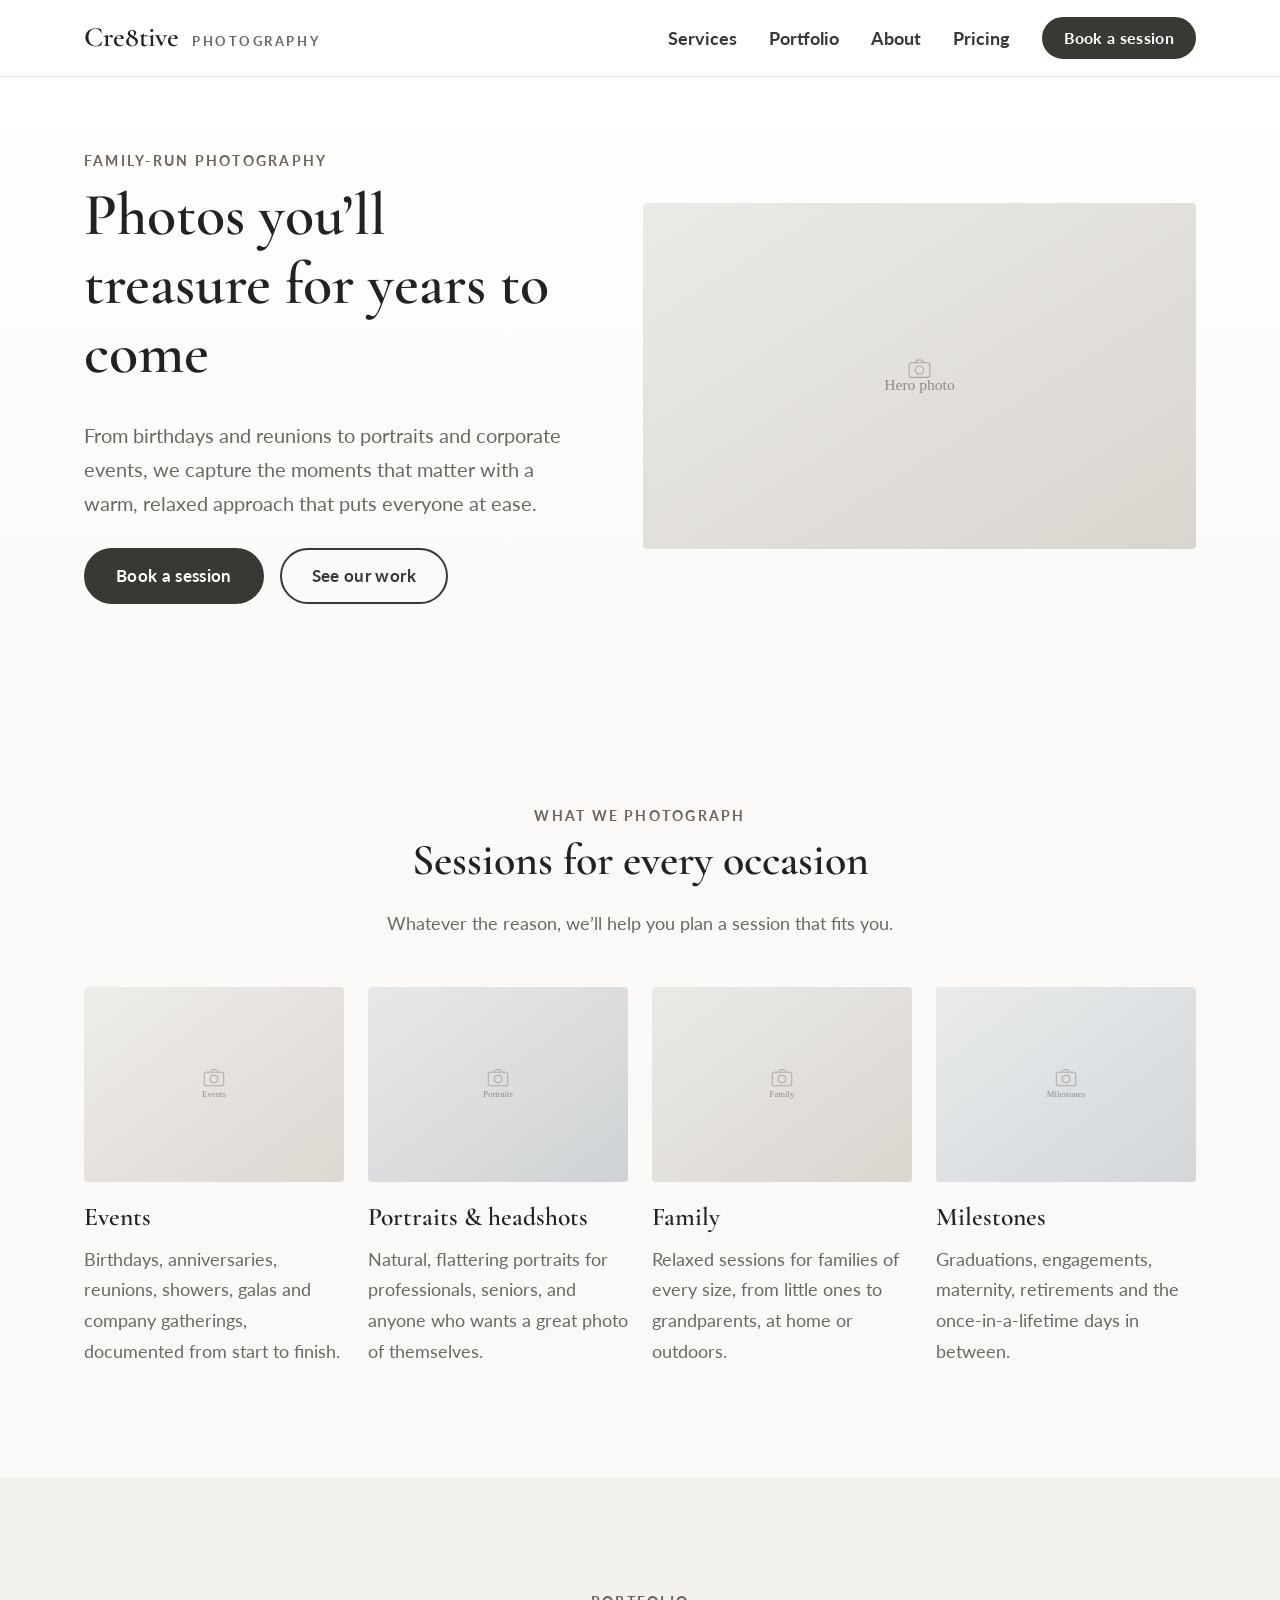
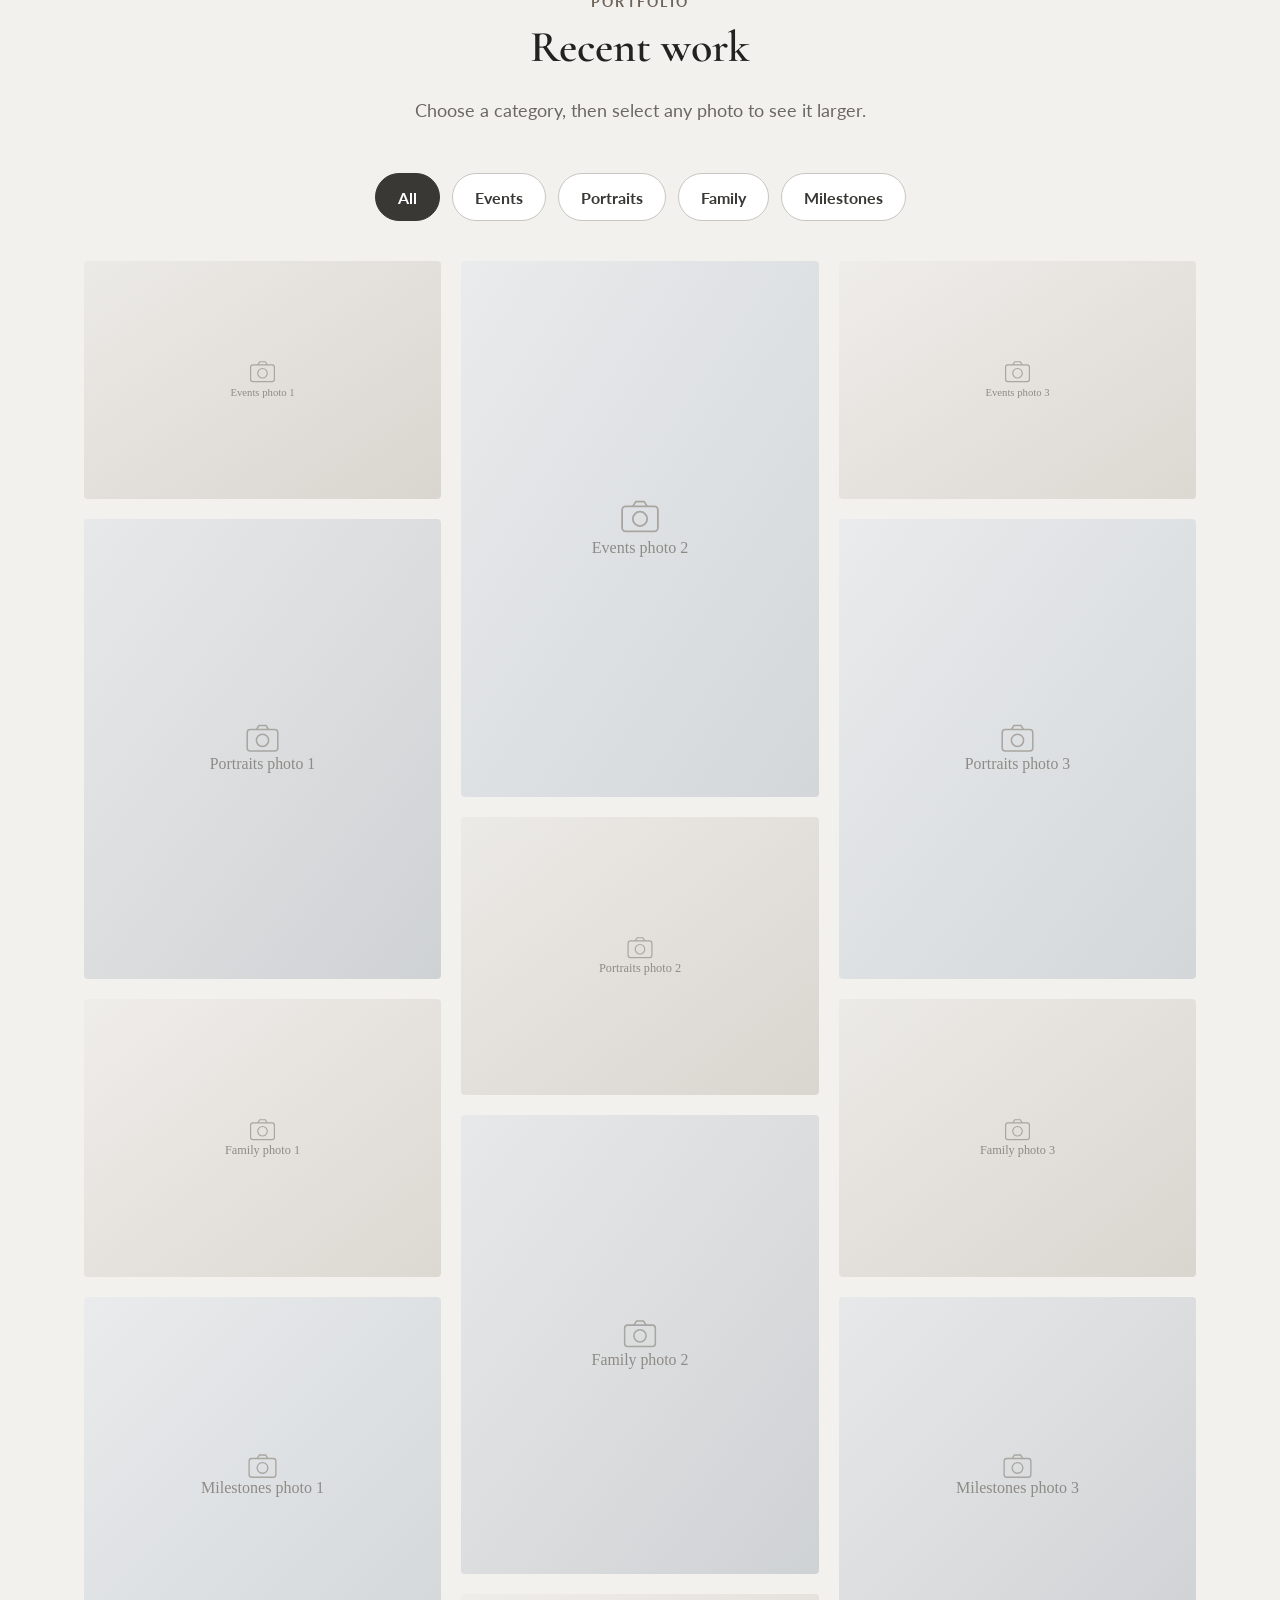
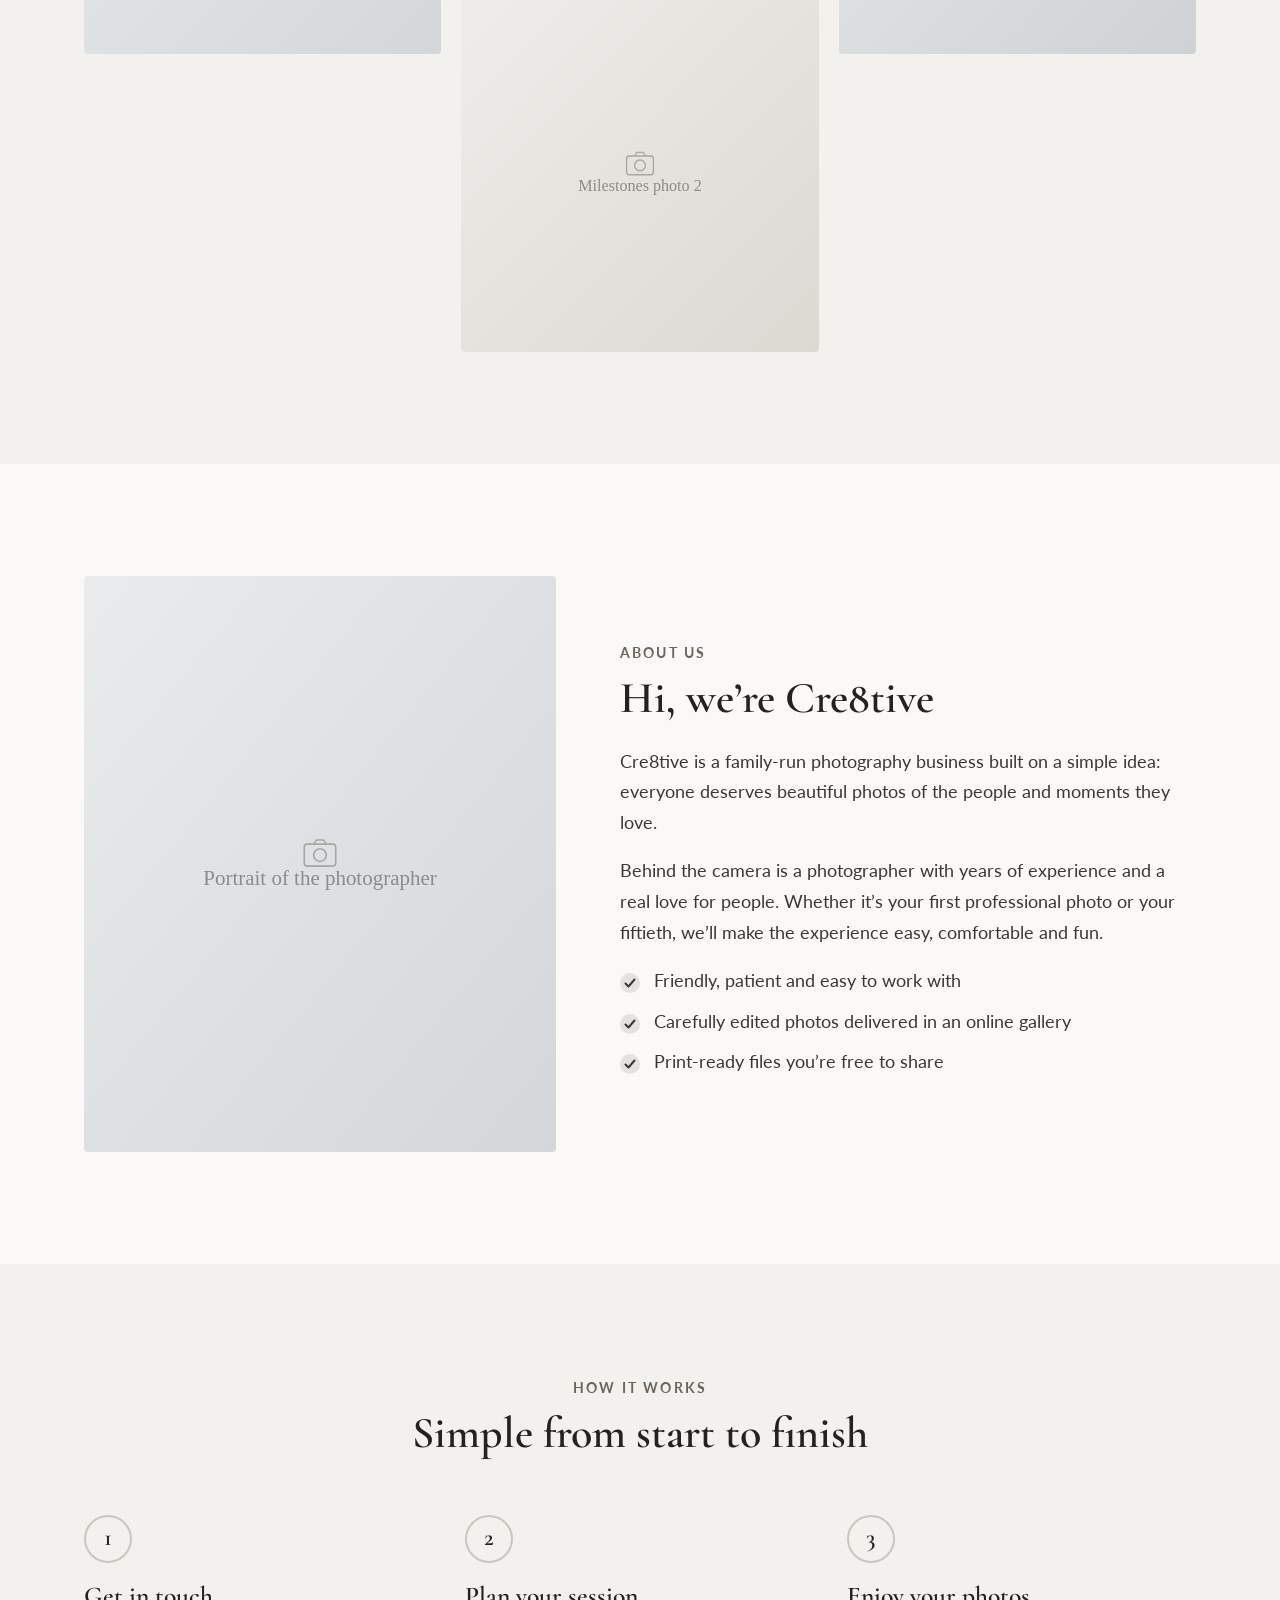
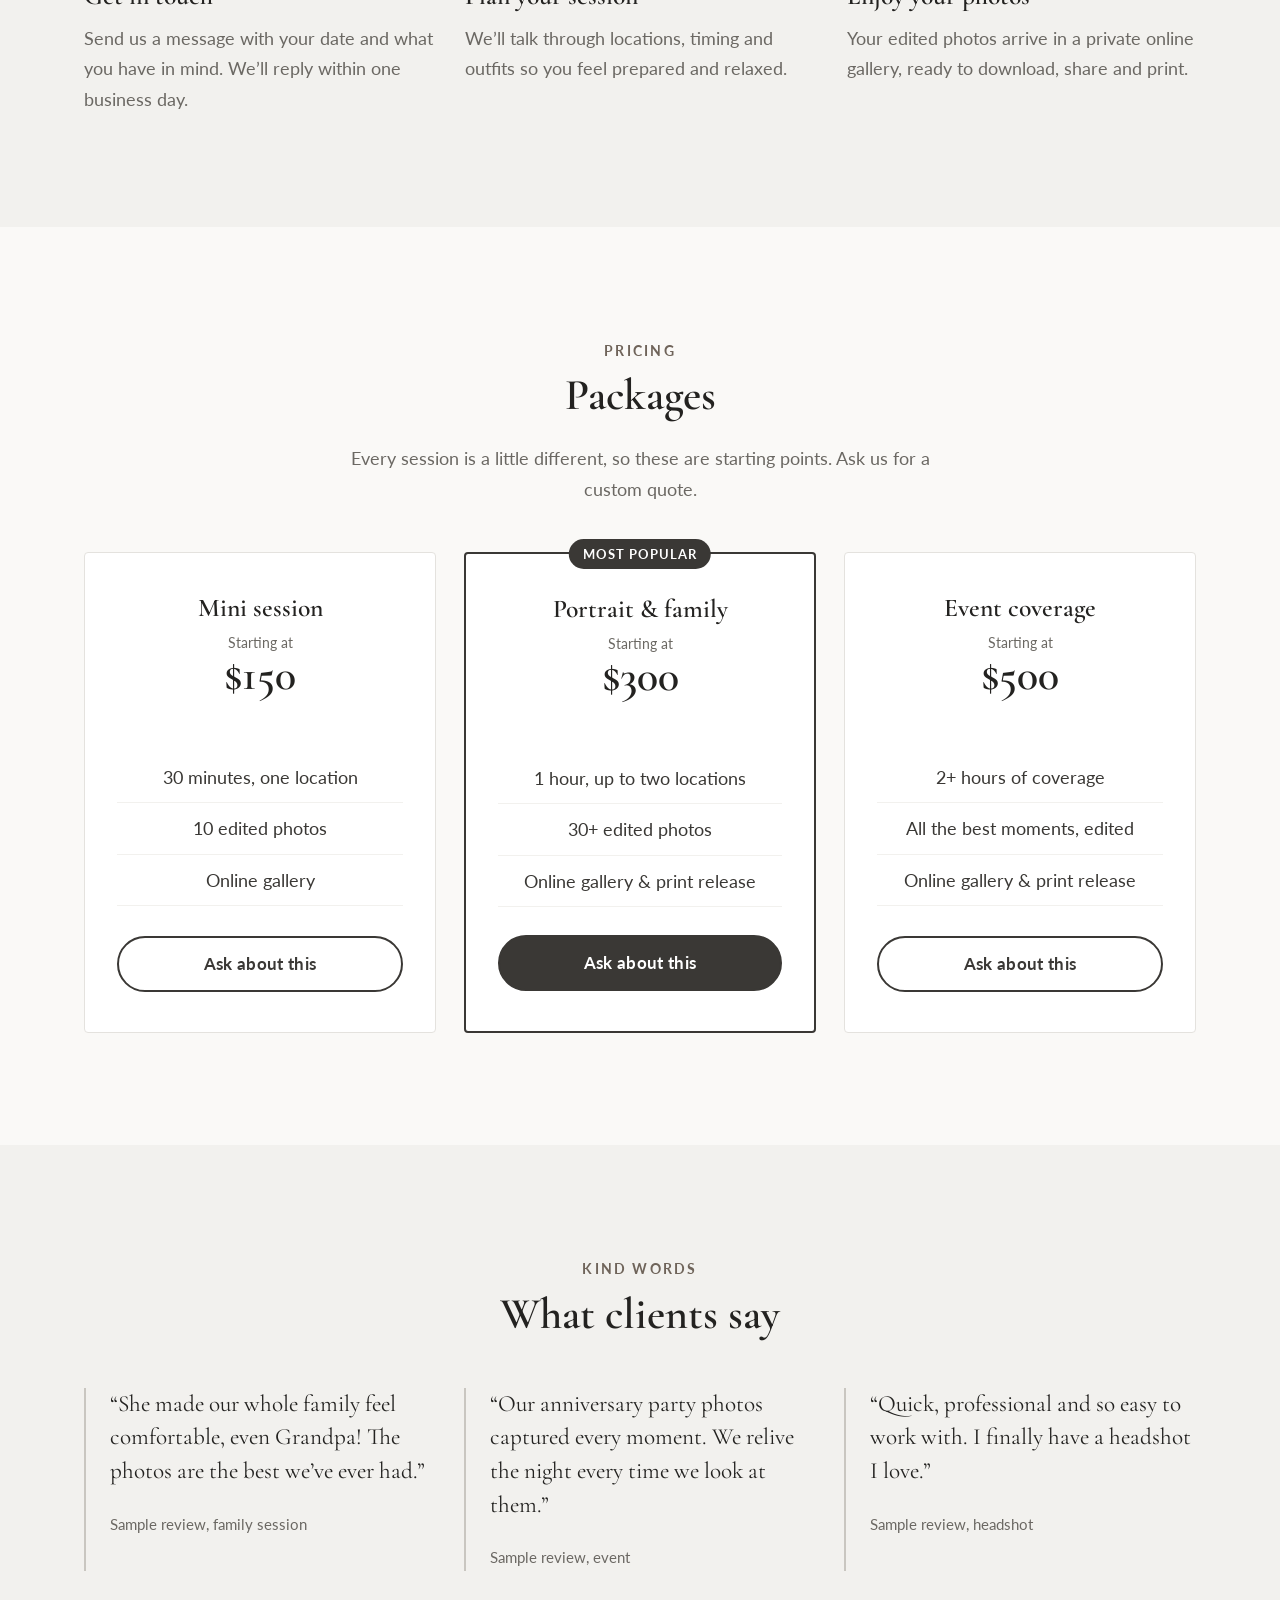
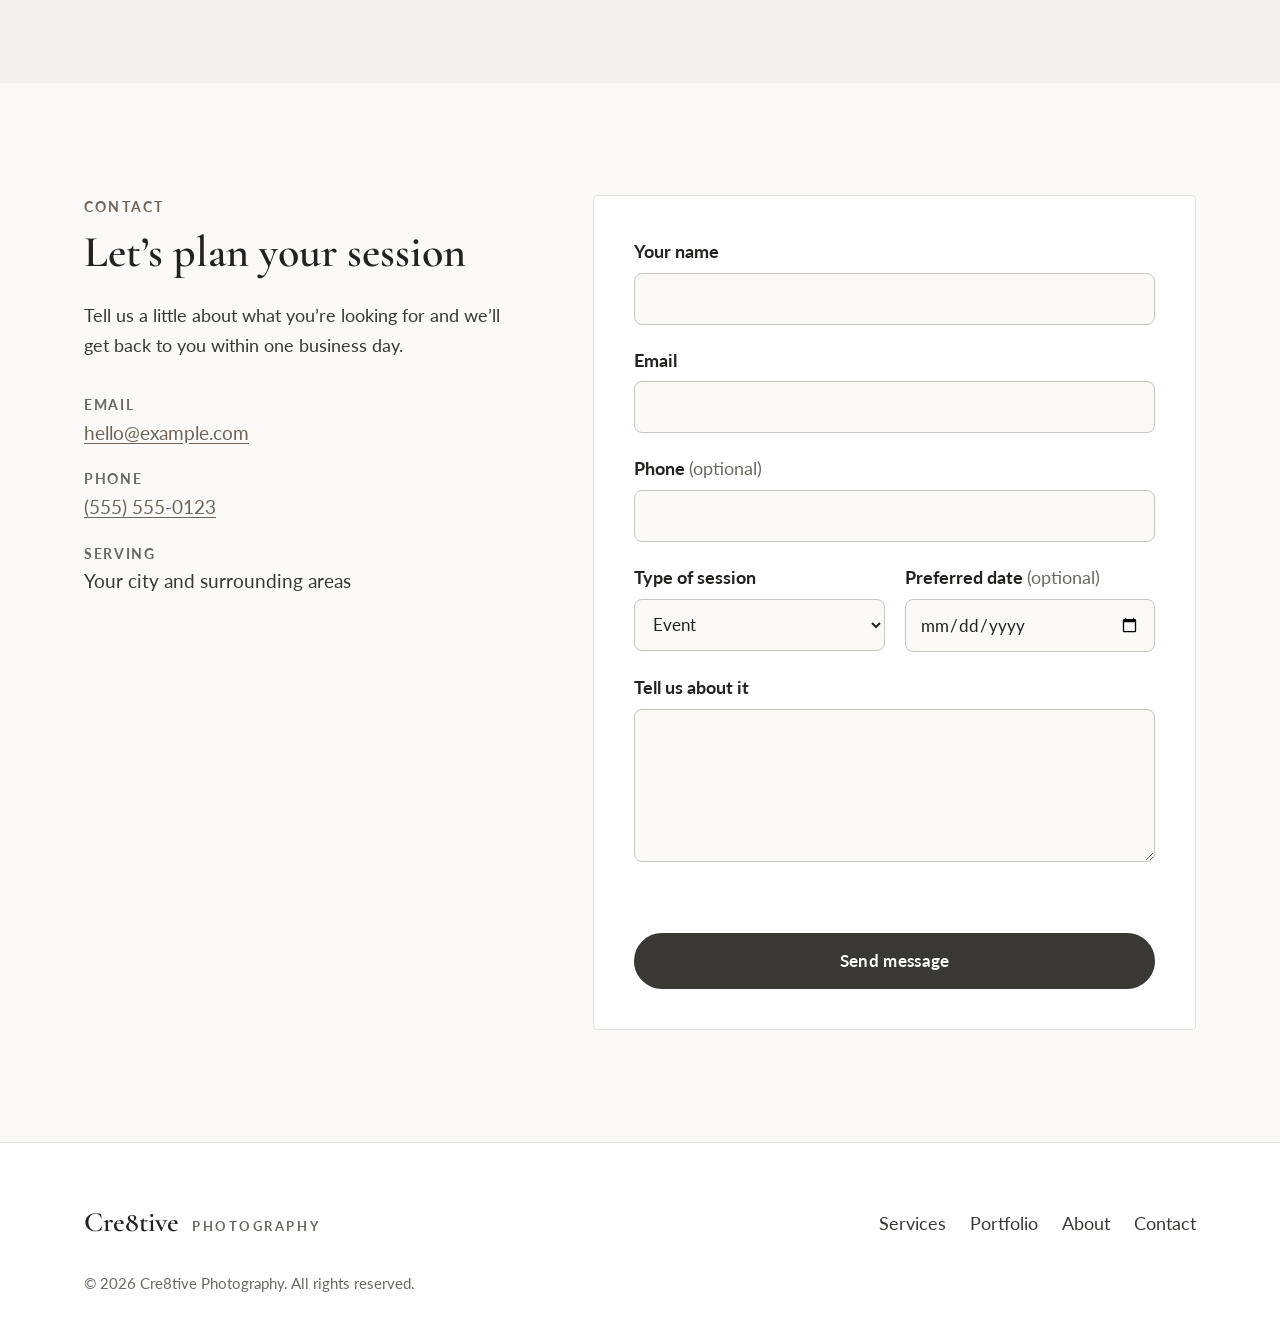
==== index.html @ 8c118cdd "Add portfolio website Single-page site with services, filterable portfolio with photo viewer, about," ====
<!doctype html>
<html lang="en">
<head>
  <meta charset="utf-8">
  <meta name="viewport" content="width=device-width, initial-scale=1">
  <title>Cre8tive Photography | Events, Portraits &amp; Family Photos</title>
  <meta name="description" content="Cre8tive is a family-run photography business capturing events, portraits, families and life's milestones with a warm, relaxed approach.">
  <link rel="preconnect" href="https://fonts.googleapis.com">
  <link rel="preconnect" href="https://fonts.gstatic.com" crossorigin>
  <link href="https://fonts.googleapis.com/css2?family=Cormorant+Garamond:wght@500;600&family=Lato:wght@400;700&display=swap" rel="stylesheet">
  <link rel="stylesheet" href="css/styles.css">
</head>
<body>
  <a class="skip-link" href="#main">Skip to content</a>

  <header class="site-header">
    <div class="container header-inner">
      <a href="#top" class="logo">Cre8tive <span>Photography</span></a>
      <button class="nav-toggle" type="button" aria-expanded="false" aria-controls="site-nav">
        <span class="nav-toggle-bar"></span>
        <span class="visually-hidden">Menu</span>
      </button>
      <nav id="site-nav" class="site-nav" aria-label="Main">
        <ul>
          <li><a href="#services">Services</a></li>
          <li><a href="#portfolio">Portfolio</a></li>
          <li><a href="#about">About</a></li>
          <li><a href="#pricing">Pricing</a></li>
          <li><a href="#contact" class="btn btn-small">Book a session</a></li>
        </ul>
      </nav>
    </div>
  </header>

  <main id="main">
    <!-- Hero -->
    <section id="top" class="hero">
      <div class="container hero-inner">
        <div class="hero-text">
          <p class="eyebrow">Family-run photography</p>
          <h1>Photos you&rsquo;ll treasure for years to come</h1>
          <p class="lead">From birthdays and reunions to portraits and corporate events, we capture the moments that matter with a warm, relaxed approach that puts everyone at ease.</p>
          <div class="hero-actions">
            <a href="#contact" class="btn">Book a session</a>
            <a href="#portfolio" class="btn btn-outline">See our work</a>
          </div>
        </div>
        <div class="hero-image">
          <img src="images/hero.svg" alt="A featured photograph from a recent session" width="1600" height="1000">
        </div>
      </div>
    </section>

    <!-- Services -->
    <section id="services" class="section">
      <div class="container">
        <header class="section-header">
          <p class="eyebrow">What we photograph</p>
          <h2>Sessions for every occasion</h2>
          <p>Whatever the reason, we&rsquo;ll help you plan a session that fits you.</p>
        </header>
        <ul class="card-grid">
          <li class="card">
            <img src="images/svc-events.svg" alt="" width="800" height="600" loading="lazy">
            <div class="card-body">
              <h3>Events</h3>
              <p>Birthdays, anniversaries, reunions, showers, galas and company gatherings, documented from start to finish.</p>
            </div>
          </li>
          <li class="card">
            <img src="images/svc-portraits.svg" alt="" width="800" height="600" loading="lazy">
            <div class="card-body">
              <h3>Portraits &amp; headshots</h3>
              <p>Natural, flattering portraits for professionals, seniors, and anyone who wants a great photo of themselves.</p>
            </div>
          </li>
          <li class="card">
            <img src="images/svc-family.svg" alt="" width="800" height="600" loading="lazy">
            <div class="card-body">
              <h3>Family</h3>
              <p>Relaxed sessions for families of every size, from little ones to grandparents, at home or outdoors.</p>
            </div>
          </li>
          <li class="card">
            <img src="images/svc-milestones.svg" alt="" width="800" height="600" loading="lazy">
            <div class="card-body">
              <h3>Milestones</h3>
              <p>Graduations, engagements, maternity, retirements and the once-in-a-lifetime days in between.</p>
            </div>
          </li>
        </ul>
      </div>
    </section>

    <!-- Portfolio -->
    <section id="portfolio" class="section section-alt">
      <div class="container">
        <header class="section-header">
          <p class="eyebrow">Portfolio</p>
          <h2>Recent work</h2>
          <p>Choose a category, then select any photo to see it larger.</p>
        </header>
        <div class="filters" role="group" aria-label="Filter photos by category">
          <button type="button" class="filter is-active" data-filter="all" aria-pressed="true">All</button>
          <button type="button" class="filter" data-filter="events" aria-pressed="false">Events</button>
          <button type="button" class="filter" data-filter="portraits" aria-pressed="false">Portraits</button>
          <button type="button" class="filter" data-filter="family" aria-pressed="false">Family</button>
          <button type="button" class="filter" data-filter="milestones" aria-pressed="false">Milestones</button>
        </div>
        <ul class="gallery">
          <li class="gallery-item" data-category="events">
            <button type="button" class="gallery-open" aria-label="View larger: Events photo 1">
              <img src="images/portfolio/events-1.svg" alt="Guests celebrating at an event" loading="lazy">
            </button>
          </li>
          <li class="gallery-item" data-category="portraits">
            <button type="button" class="gallery-open" aria-label="View larger: Portraits photo 1">
              <img src="images/portfolio/portraits-1.svg" alt="Professional portrait" loading="lazy">
            </button>
          </li>
          <li class="gallery-item" data-category="family">
            <button type="button" class="gallery-open" aria-label="View larger: Family photo 1">
              <img src="images/portfolio/family-1.svg" alt="Family photo session" loading="lazy">
            </button>
          </li>
          <li class="gallery-item" data-category="milestones">
            <button type="button" class="gallery-open" aria-label="View larger: Milestones photo 1">
              <img src="images/portfolio/milestones-1.svg" alt="Milestone celebration" loading="lazy">
            </button>
          </li>
          <li class="gallery-item" data-category="events">
            <button type="button" class="gallery-open" aria-label="View larger: Events photo 2">
              <img src="images/portfolio/events-2.svg" alt="Guests celebrating at an event" loading="lazy">
            </button>
          </li>
          <li class="gallery-item" data-category="portraits">
            <button type="button" class="gallery-open" aria-label="View larger: Portraits photo 2">
              <img src="images/portfolio/portraits-2.svg" alt="Professional portrait" loading="lazy">
            </button>
          </li>
          <li class="gallery-item" data-category="family">
            <button type="button" class="gallery-open" aria-label="View larger: Family photo 2">
              <img src="images/portfolio/family-2.svg" alt="Family photo session" loading="lazy">
            </button>
          </li>
          <li class="gallery-item" data-category="milestones">
            <button type="button" class="gallery-open" aria-label="View larger: Milestones photo 2">
              <img src="images/portfolio/milestones-2.svg" alt="Milestone celebration" loading="lazy">
            </button>
          </li>
          <li class="gallery-item" data-category="events">
            <button type="button" class="gallery-open" aria-label="View larger: Events photo 3">
              <img src="images/portfolio/events-3.svg" alt="Guests celebrating at an event" loading="lazy">
            </button>
          </li>
          <li class="gallery-item" data-category="portraits">
            <button type="button" class="gallery-open" aria-label="View larger: Portraits photo 3">
              <img src="images/portfolio/portraits-3.svg" alt="Professional portrait" loading="lazy">
            </button>
          </li>
          <li class="gallery-item" data-category="family">
            <button type="button" class="gallery-open" aria-label="View larger: Family photo 3">
              <img src="images/portfolio/family-3.svg" alt="Family photo session" loading="lazy">
            </button>
          </li>
          <li class="gallery-item" data-category="milestones">
            <button type="button" class="gallery-open" aria-label="View larger: Milestones photo 3">
              <img src="images/portfolio/milestones-3.svg" alt="Milestone celebration" loading="lazy">
            </button>
          </li>
        </ul>
      </div>
    </section>

    <!-- About -->
    <section id="about" class="section">
      <div class="container about">
        <div class="about-image">
          <img src="images/about.svg" alt="Portrait of the photographer behind Cre8tive" width="900" height="1100" loading="lazy">
        </div>
        <div class="about-text">
          <p class="eyebrow">About us</p>
          <h2>Hi, we&rsquo;re Cre8tive</h2>
          <!-- TODO: Replace with Mom's own story, in her words. -->
          <p>Cre8tive is a family-run photography business built on a simple idea: everyone deserves beautiful photos of the people and moments they love.</p>
          <p>Behind the camera is a photographer with years of experience and a real love for people. Whether it&rsquo;s your first professional photo or your fiftieth, we&rsquo;ll make the experience easy, comfortable and fun.</p>
          <ul class="checklist">
            <li>Friendly, patient and easy to work with</li>
            <li>Carefully edited photos delivered in an online gallery</li>
            <li>Print-ready files you&rsquo;re free to share</li>
          </ul>
        </div>
      </div>
    </section>

    <!-- How it works -->
    <section class="section section-alt">
      <div class="container">
        <header class="section-header">
          <p class="eyebrow">How it works</p>
          <h2>Simple from start to finish</h2>
        </header>
        <ol class="steps">
          <li>
            <span class="step-number" aria-hidden="true">1</span>
            <h3>Get in touch</h3>
            <p>Send us a message with your date and what you have in mind. We&rsquo;ll reply within one business day.</p>
          </li>
          <li>
            <span class="step-number" aria-hidden="true">2</span>
            <h3>Plan your session</h3>
            <p>We&rsquo;ll talk through locations, timing and outfits so you feel prepared and relaxed.</p>
          </li>
          <li>
            <span class="step-number" aria-hidden="true">3</span>
            <h3>Enjoy your photos</h3>
            <p>Your edited photos arrive in a private online gallery, ready to download, share and print.</p>
          </li>
        </ol>
      </div>
    </section>

    <!-- Pricing -->
    <section id="pricing" class="section">
      <div class="container">
        <header class="section-header">
          <p class="eyebrow">Pricing</p>
          <h2>Packages</h2>
          <!-- TODO: Replace the prices and details below with real numbers. -->
          <p>Every session is a little different, so these are starting points. Ask us for a custom quote.</p>
        </header>
        <ul class="pricing-grid">
          <li class="price-card">
            <h3>Mini session</h3>
            <p class="price"><span>Starting at</span> $150</p>
            <ul>
              <li>30 minutes, one location</li>
              <li>10 edited photos</li>
              <li>Online gallery</li>
            </ul>
            <a href="#contact" class="btn btn-outline">Ask about this</a>
          </li>
          <li class="price-card is-featured">
            <p class="badge">Most popular</p>
            <h3>Portrait &amp; family</h3>
            <p class="price"><span>Starting at</span> $300</p>
            <ul>
              <li>1 hour, up to two locations</li>
              <li>30+ edited photos</li>
              <li>Online gallery &amp; print release</li>
            </ul>
            <a href="#contact" class="btn">Ask about this</a>
          </li>
          <li class="price-card">
            <h3>Event coverage</h3>
            <p class="price"><span>Starting at</span> $500</p>
            <ul>
              <li>2+ hours of coverage</li>
              <li>All the best moments, edited</li>
              <li>Online gallery &amp; print release</li>
            </ul>
            <a href="#contact" class="btn btn-outline">Ask about this</a>
          </li>
        </ul>
      </div>
    </section>

    <!-- Testimonials -->
    <section class="section section-alt">
      <div class="container">
        <header class="section-header">
          <p class="eyebrow">Kind words</p>
          <h2>What clients say</h2>
          <!-- TODO: Replace these sample quotes with real client reviews (with their permission). -->
        </header>
        <ul class="quotes">
          <li>
            <blockquote>
              <p>&ldquo;She made our whole family feel comfortable, even Grandpa! The photos are the best we&rsquo;ve ever had.&rdquo;</p>
              <footer>Sample review, family session</footer>
            </blockquote>
          </li>
          <li>
            <blockquote>
              <p>&ldquo;Our anniversary party photos captured every moment. We relive the night every time we look at them.&rdquo;</p>
              <footer>Sample review, event</footer>
            </blockquote>
          </li>
          <li>
            <blockquote>
              <p>&ldquo;Quick, professional and so easy to work with. I finally have a headshot I love.&rdquo;</p>
              <footer>Sample review, headshot</footer>
            </blockquote>
          </li>
        </ul>
      </div>
    </section>

    <!-- Contact -->
    <section id="contact" class="section">
      <div class="container contact">
        <div class="contact-text">
          <p class="eyebrow">Contact</p>
          <h2>Let&rsquo;s plan your session</h2>
          <p>Tell us a little about what you&rsquo;re looking for and we&rsquo;ll get back to you within one business day.</p>
          <!-- TODO: Replace with the real phone number, email and service area. -->
          <dl class="contact-details">
            <dt>Email</dt>
            <dd><a href="mailto:hello@example.com">hello@example.com</a></dd>
            <dt>Phone</dt>
            <dd><a href="tel:+15555550123">(555) 555-0123</a></dd>
            <dt>Serving</dt>
            <dd>Your city and surrounding areas</dd>
          </dl>
        </div>
        <form class="contact-form" id="contact-form" data-email="hello@example.com" novalidate>
          <div class="field">
            <label for="name">Your name</label>
            <input id="name" name="name" type="text" autocomplete="name" required>
          </div>
          <div class="field">
            <label for="email">Email</label>
            <input id="email" name="email" type="email" autocomplete="email" required>
          </div>
          <div class="field">
            <label for="phone">Phone <span class="optional">(optional)</span></label>
            <input id="phone" name="phone" type="tel" autocomplete="tel">
          </div>
          <div class="field-row">
            <div class="field">
              <label for="type">Type of session</label>
              <select id="type" name="type">
                <option>Event</option>
                <option>Portrait or headshot</option>
                <option>Family</option>
                <option>Milestone</option>
                <option>Something else</option>
              </select>
            </div>
            <div class="field">
              <label for="date">Preferred date <span class="optional">(optional)</span></label>
              <input id="date" name="date" type="date">
            </div>
          </div>
          <div class="field">
            <label for="message">Tell us about it</label>
            <textarea id="message" name="message" rows="5" required></textarea>
          </div>
          <p class="form-status" role="status" aria-live="polite"></p>
          <button type="submit" class="btn btn-block">Send message</button>
        </form>
      </div>
    </section>
  </main>

  <footer class="site-footer">
    <div class="container footer-inner">
      <p class="logo">Cre8tive <span>Photography</span></p>
      <nav aria-label="Footer">
        <ul>
          <li><a href="#services">Services</a></li>
          <li><a href="#portfolio">Portfolio</a></li>
          <li><a href="#about">About</a></li>
          <li><a href="#contact">Contact</a></li>
        </ul>
      </nav>
      <p class="copyright">&copy; <span id="year">2026</span> Cre8tive Photography. All rights reserved.</p>
    </div>
  </footer>

  <!-- Lightbox -->
  <div class="lightbox" id="lightbox" role="dialog" aria-modal="true" aria-label="Photo viewer" hidden>
    <button type="button" class="lightbox-close" aria-label="Close">&times;</button>
    <button type="button" class="lightbox-prev" aria-label="Previous photo">&#8249;</button>
    <img class="lightbox-image" src="" alt="">
    <button type="button" class="lightbox-next" aria-label="Next photo">&#8250;</button>
  </div>

  <script src="js/main.js"></script>
</body>
</html>
---- css/styles.css ----
/* ==========================================================================
   Cre8tive Photography
   Light, inviting palette of whites and warm grays. Type is sized generously
   and contrast kept high so the site is easy to read for every age.
   ========================================================================== */

:root {
  --white: #ffffff;
  --off-white: #faf9f7;
  --mist: #f2f1ee;
  --stone: #e4e2de;
  --pebble: #c9c6c0;
  --slate: #6b6863;
  --charcoal: #3a3835;
  --ink: #232220;
  --accent: #8a7e72;        /* warm taupe, used sparingly */
  --accent-dark: #6f645a;

  --font-serif: "Cormorant Garamond", Georgia, "Times New Roman", serif;
  --font-sans: "Lato", "Helvetica Neue", Arial, sans-serif;

  --radius: 4px;
  --shadow: 0 4px 18px rgba(35, 34, 32, 0.06);
  --container: 1160px;
  --header-height: 76px;
}

*,
*::before,
*::after {
  box-sizing: border-box;
}

html {
  scroll-behavior: smooth;
  scroll-padding-top: var(--header-height);
}

body {
  margin: 0;
  font-family: var(--font-sans);
  font-size: 1.125rem; /* 18px base for comfortable reading */
  line-height: 1.7;
  color: var(--charcoal);
  background: var(--off-white);
  -webkit-font-smoothing: antialiased;
}

img {
  display: block;
  max-width: 100%;
  height: auto;
}

h1,
h2,
h3 {
  font-family: var(--font-serif);
  font-weight: 600;
  line-height: 1.15;
  color: var(--ink);
  margin: 0 0 0.5em;
}

h1 { font-size: clamp(2.5rem, 5vw, 3.75rem); }
h2 { font-size: clamp(2rem, 4vw, 2.75rem); }
h3 { font-size: 1.6rem; }

p { margin: 0 0 1em; }

a {
  color: var(--accent-dark);
  text-underline-offset: 3px;
}

a:hover { color: var(--ink); }

:focus-visible {
  outline: 3px solid var(--accent);
  outline-offset: 3px;
}

ul,
ol {
  margin: 0;
  padding: 0;
  list-style: none;
}

.container {
  width: 100%;
  max-width: var(--container);
  margin: 0 auto;
  padding: 0 24px;
}

.visually-hidden {
  position: absolute;
  width: 1px;
  height: 1px;
  overflow: hidden;
  clip: rect(0 0 0 0);
  white-space: nowrap;
}

.skip-link {
  position: absolute;
  left: 16px;
  top: -60px;
  z-index: 100;
  padding: 10px 16px;
  background: var(--ink);
  color: var(--white);
  border-radius: var(--radius);
}

.skip-link:focus { top: 16px; }

.eyebrow {
  margin-bottom: 0.5rem;
  font-size: 0.875rem;
  font-weight: 700;
  letter-spacing: 0.16em;
  text-transform: uppercase;
  color: var(--accent-dark);
}

.lead {
  font-size: 1.25rem;
  color: var(--slate);
}

/* Buttons ----------------------------------------------------------------- */

.btn {
  display: inline-block;
  padding: 14px 30px;
  min-height: 52px;
  border: 2px solid var(--charcoal);
  border-radius: 999px;
  background: var(--charcoal);
  color: var(--white);
  font: 700 1.0625rem/1.4 var(--font-sans);
  letter-spacing: 0.02em;
  text-decoration: none;
  text-align: center;
  cursor: pointer;
  transition: background 0.2s, color 0.2s, border-color 0.2s;
}

.btn:hover {
  background: var(--ink);
  border-color: var(--ink);
  color: var(--white);
}

.btn-outline {
  background: transparent;
  color: var(--charcoal);
}

.btn-outline:hover {
  background: var(--charcoal);
  color: var(--white);
}

.btn-small {
  padding: 8px 20px;
  min-height: 0;
  font-size: 1rem;
}

.btn-block { width: 100%; }

/* Header ------------------------------------------------------------------ */

.site-header {
  position: sticky;
  top: 0;
  z-index: 50;
  background: rgba(255, 255, 255, 0.94);
  backdrop-filter: blur(8px);
  border-bottom: 1px solid var(--stone);
}

.header-inner {
  display: flex;
  align-items: center;
  justify-content: space-between;
  height: var(--header-height);
}

.logo {
  margin: 0;
  font-family: var(--font-serif);
  font-size: 1.75rem;
  font-weight: 600;
  color: var(--ink);
  text-decoration: none;
}

.logo span {
  font-family: var(--font-sans);
  font-size: 0.8rem;
  font-weight: 700;
  letter-spacing: 0.2em;
  text-transform: uppercase;
  color: var(--slate);
  margin-left: 6px;
}

.site-nav ul {
  display: flex;
  align-items: center;
  gap: 32px;
}

.site-nav a:not(.btn) {
  color: var(--charcoal);
  font-weight: 700;
  text-decoration: none;
}

.site-nav a:not(.btn):hover {
  color: var(--accent-dark);
  text-decoration: underline;
}

.nav-toggle {
  display: none;
  width: 48px;
  height: 48px;
  padding: 0;
  border: 1px solid var(--stone);
  border-radius: var(--radius);
  background: var(--white);
  cursor: pointer;
}

.nav-toggle-bar,
.nav-toggle-bar::before,
.nav-toggle-bar::after {
  display: block;
  width: 22px;
  height: 2px;
  margin: 0 auto;
  background: var(--charcoal);
  position: relative;
  transition: transform 0.2s, background 0.2s;
}

.nav-toggle-bar::before,
.nav-toggle-bar::after {
  content: "";
  position: absolute;
  left: 0;
}

.nav-toggle-bar::before { top: -7px; }
.nav-toggle-bar::after { top: 7px; }

.nav-toggle[aria-expanded="true"] .nav-toggle-bar { background: transparent; }
.nav-toggle[aria-expanded="true"] .nav-toggle-bar::before { transform: translateY(7px) rotate(45deg); }
.nav-toggle[aria-expanded="true"] .nav-toggle-bar::after { transform: translateY(-7px) rotate(-45deg); }

/* Hero -------------------------------------------------------------------- */

.hero {
  padding: 72px 0 88px;
  background: linear-gradient(180deg, var(--white) 0%, var(--off-white) 100%);
}

.hero-inner {
  display: grid;
  grid-template-columns: 1fr 1.1fr;
  align-items: center;
  gap: 56px;
}

.hero-actions {
  display: flex;
  flex-wrap: wrap;
  gap: 16px;
  margin-top: 28px;
}

.hero-image img {
  width: 100%;
  border-radius: var(--radius);
}

/* Sections ---------------------------------------------------------------- */

.section { padding: 112px 0; }

.section-alt {
  background: var(--mist);
}

.section-header {
  max-width: 640px;
  margin: 0 auto 48px;
  text-align: center;
}

.section-header p:last-child { color: var(--slate); }

/* Service cards ----------------------------------------------------------- */

.card-grid {
  display: grid;
  grid-template-columns: repeat(4, 1fr);
  gap: 24px;
}

.card img { border-radius: var(--radius); }

.card img {
  width: 100%;
  aspect-ratio: 4 / 3;
  object-fit: cover;
}

.card-body { padding: 20px 0 0; }
.card-body p { margin: 0; color: var(--slate); }

/* Portfolio --------------------------------------------------------------- */

.filters {
  display: flex;
  flex-wrap: wrap;
  justify-content: center;
  gap: 12px;
  margin-bottom: 40px;
}

.filter {
  min-height: 48px;
  padding: 10px 22px;
  border: 1px solid var(--pebble);
  border-radius: 999px;
  background: var(--white);
  color: var(--charcoal);
  font: 700 1rem var(--font-sans);
  cursor: pointer;
  transition: background 0.2s, color 0.2s, border-color 0.2s;
}

.filter:hover { border-color: var(--charcoal); }

.filter.is-active {
  background: var(--charcoal);
  border-color: var(--charcoal);
  color: var(--white);
}

.gallery {
  columns: 3 280px;
  column-gap: 20px;
}

.gallery-item {
  break-inside: avoid;
  margin-bottom: 20px;
}

.gallery-item[hidden] { display: none; }

.gallery-open {
  display: block;
  width: 100%;
  padding: 0;
  border: 0;
  border-radius: var(--radius);
  overflow: hidden;
  background: none;
  cursor: zoom-in;
}

.gallery-open img {
  width: 100%;
  transition: transform 0.4s ease, opacity 0.2s;
}

.gallery-open:hover img { transform: scale(1.03); }

/* About ------------------------------------------------------------------- */

.about {
  display: grid;
  grid-template-columns: 0.9fr 1.1fr;
  align-items: center;
  gap: 64px;
}

.about-image img {
  border-radius: var(--radius);
}

.checklist li {
  position: relative;
  padding-left: 34px;
  margin-bottom: 10px;
}

.checklist li::before {
  content: "";
  position: absolute;
  left: 0;
  top: 0.45em;
  width: 20px;
  height: 20px;
  border-radius: 50%;
  background: var(--stone) url("data:image/svg+xml,%3Csvg xmlns='http://www.w3.org/2000/svg' viewBox='0 0 20 20'%3E%3Cpath d='M5.5 10.5l3 3 6-7' fill='none' stroke='%233a3835' stroke-width='2' stroke-linecap='round' stroke-linejoin='round'/%3E%3C/svg%3E") center / 20px no-repeat;
}

/* Steps ------------------------------------------------------------------- */

.steps {
  display: grid;
  grid-template-columns: repeat(3, 1fr);
  gap: 32px;
}

.steps li {
  padding-top: 8px;
}

.steps p { margin: 0; color: var(--slate); }

.step-number {
  display: grid;
  place-items: center;
  width: 48px;
  height: 48px;
  margin-bottom: 18px;
  border-radius: 50%;
  border: 2px solid var(--pebble);
  font-family: var(--font-serif);
  font-size: 1.5rem;
  font-weight: 600;
  color: var(--ink);
}

/* Pricing ----------------------------------------------------------------- */

.pricing-grid {
  display: grid;
  grid-template-columns: repeat(3, 1fr);
  gap: 28px;
  align-items: stretch;
}

.price-card {
  position: relative;
  display: flex;
  flex-direction: column;
  padding: 40px 32px;
  background: var(--white);
  border: 1px solid var(--stone);
  border-radius: var(--radius);
  text-align: center;
}

.price-card.is-featured {
  border: 2px solid var(--charcoal);
}

.badge {
  position: absolute;
  top: -15px;
  left: 50%;
  transform: translateX(-50%);
  margin: 0;
  padding: 4px 14px;
  border-radius: 999px;
  background: var(--charcoal);
  color: var(--white);
  font-size: 0.8125rem;
  font-weight: 700;
  letter-spacing: 0.08em;
  text-transform: uppercase;
  white-space: nowrap;
}

.price {
  font-family: var(--font-serif);
  font-size: 2.75rem;
  font-weight: 600;
  color: var(--ink);
  line-height: 1.1;
}

.price span {
  display: block;
  font-family: var(--font-sans);
  font-size: 0.9rem;
  font-weight: 400;
  color: var(--slate);
}

.price-card ul {
  flex: 1;
  margin: 8px 0 28px;
}

.price-card ul li {
  padding: 10px 0;
  border-bottom: 1px solid var(--mist);
}

/* Testimonials ------------------------------------------------------------ */

.quotes {
  display: grid;
  grid-template-columns: repeat(3, 1fr);
  gap: 28px;
}

.quotes blockquote {
  height: 100%;
  margin: 0;
  padding-left: 24px;
  border-left: 2px solid var(--pebble);
}

.quotes blockquote p {
  font-family: var(--font-serif);
  font-size: 1.45rem;
  line-height: 1.45;
  color: var(--ink);
}

.quotes footer {
  font-size: 0.95rem;
  color: var(--slate);
}

/* Contact ----------------------------------------------------------------- */

.contact {
  display: grid;
  grid-template-columns: 0.85fr 1.15fr;
  gap: 64px;
  align-items: start;
}

.contact-details {
  margin: 32px 0 0;
}

.contact-details dt {
  font-size: 0.875rem;
  font-weight: 700;
  letter-spacing: 0.12em;
  text-transform: uppercase;
  color: var(--slate);
}

.contact-details dd {
  margin: 0 0 18px;
  font-size: 1.2rem;
}

.contact-form {
  padding: 40px;
  background: var(--white);
  border: 1px solid var(--stone);
  border-radius: var(--radius);
}

.field { margin-bottom: 20px; }

.field-row {
  display: grid;
  grid-template-columns: 1fr 1fr;
  gap: 20px;
}

label {
  display: block;
  margin-bottom: 6px;
  font-weight: 700;
  color: var(--ink);
}

.optional {
  font-weight: 400;
  color: var(--slate);
}

input,
select,
textarea {
  width: 100%;
  min-height: 52px;
  padding: 12px 14px;
  border: 1px solid var(--pebble);
  border-radius: 8px;
  background: var(--off-white);
  color: var(--ink);
  font: 1.0625rem/1.5 var(--font-sans);
}

input:focus,
select:focus,
textarea:focus {
  border-color: var(--charcoal);
  background: var(--white);
}

[aria-invalid="true"] { border-color: #a1453a; }

.form-status {
  min-height: 1.7em;
  margin-bottom: 12px;
  font-weight: 700;
}

.form-status.is-error { color: #a1453a; }
.form-status.is-success { color: #3f6b47; }

/* Footer ------------------------------------------------------------------ */

.site-footer {
  padding: 56px 0 40px;
  background: var(--white);
  border-top: 1px solid var(--stone);
}

.footer-inner {
  display: flex;
  flex-wrap: wrap;
  align-items: center;
  justify-content: space-between;
  gap: 24px;
}

.site-footer nav ul {
  display: flex;
  flex-wrap: wrap;
  gap: 24px;
}

.site-footer a {
  color: var(--charcoal);
  text-decoration: none;
}

.site-footer a:hover { text-decoration: underline; }

.copyright {
  width: 100%;
  margin: 0;
  font-size: 0.95rem;
  color: var(--slate);
}

/* Lightbox ---------------------------------------------------------------- */

.lightbox {
  position: fixed;
  inset: 0;
  z-index: 200;
  display: flex;
  align-items: center;
  justify-content: center;
  padding: 64px 80px;
  background: rgba(250, 249, 247, 0.97);
}

.lightbox[hidden] { display: none; }

.lightbox-image {
  max-width: 100%;
  max-height: 100%;
  border-radius: var(--radius);
  box-shadow: 0 12px 48px rgba(35, 34, 32, 0.18);
}

.lightbox button {
  position: absolute;
  width: 56px;
  height: 56px;
  border: 1px solid var(--pebble);
  border-radius: 50%;
  background: var(--white);
  color: var(--ink);
  font-size: 2rem;
  line-height: 1;
  cursor: pointer;
}

.lightbox button:hover { border-color: var(--charcoal); }

.lightbox-close { top: 16px; right: 16px; }
.lightbox-prev { left: 16px; top: 50%; transform: translateY(-50%); }
.lightbox-next { right: 16px; top: 50%; transform: translateY(-50%); }

/* Responsive -------------------------------------------------------------- */

@media (max-width: 1024px) {
  .card-grid { grid-template-columns: repeat(2, 1fr); }
  .quotes { grid-template-columns: 1fr; }
}

@media (max-width: 860px) {
  .nav-toggle { display: block; }

  .site-nav {
    position: absolute;
    top: var(--header-height);
    left: 0;
    right: 0;
    display: none;
    background: var(--white);
    border-bottom: 1px solid var(--stone);
    box-shadow: var(--shadow);
  }

  .site-nav.is-open { display: block; }

  .site-nav ul {
    flex-direction: column;
    align-items: stretch;
    gap: 0;
    padding: 12px 24px 24px;
  }

  .site-nav a:not(.btn) {
    display: block;
    padding: 14px 0;
    border-bottom: 1px solid var(--mist);
    font-size: 1.2rem;
  }

  .site-nav .btn { margin-top: 16px; width: 100%; padding: 14px; }

  .hero { padding: 48px 0 64px; }
  .hero-inner,
  .about,
  .contact { grid-template-columns: 1fr; gap: 40px; }
  .hero-image { order: -1; }
  .about-image { max-width: 420px; }

  .steps,
  .pricing-grid { grid-template-columns: 1fr; }
  .pricing-grid { gap: 36px; }

  .section { padding: 72px 0; }
}

@media (max-width: 560px) {
  .container { padding: 0 16px; }
  .card-grid { grid-template-columns: 1fr; }
  .field-row { grid-template-columns: 1fr; gap: 0; }
  .contact-form { padding: 24px; }
  .hero-actions .btn { width: 100%; }
  .lightbox { padding: 72px 12px; }
  .lightbox-prev,
  .lightbox-next { top: auto; bottom: 12px; transform: none; }
}

@media (prefers-reduced-motion: reduce) {
  html { scroll-behavior: auto; }
  * { transition: none !important; }
}
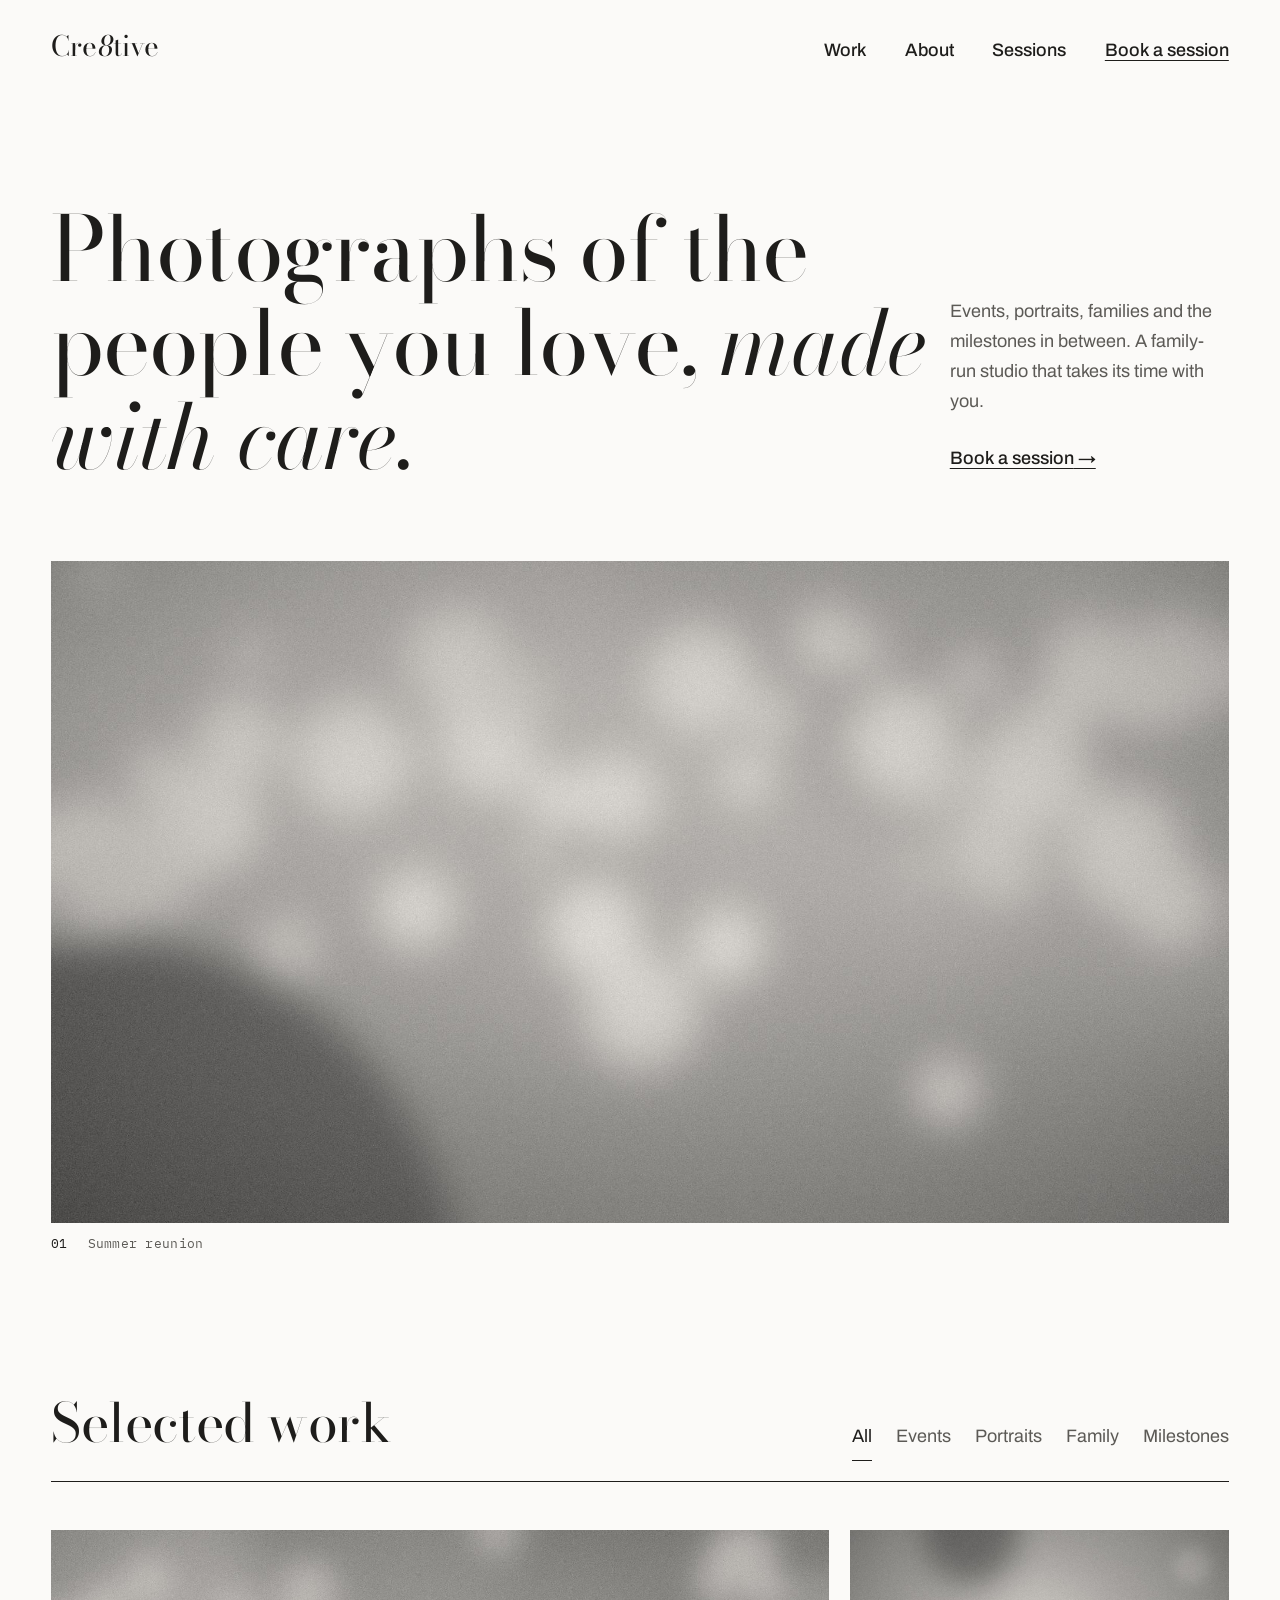
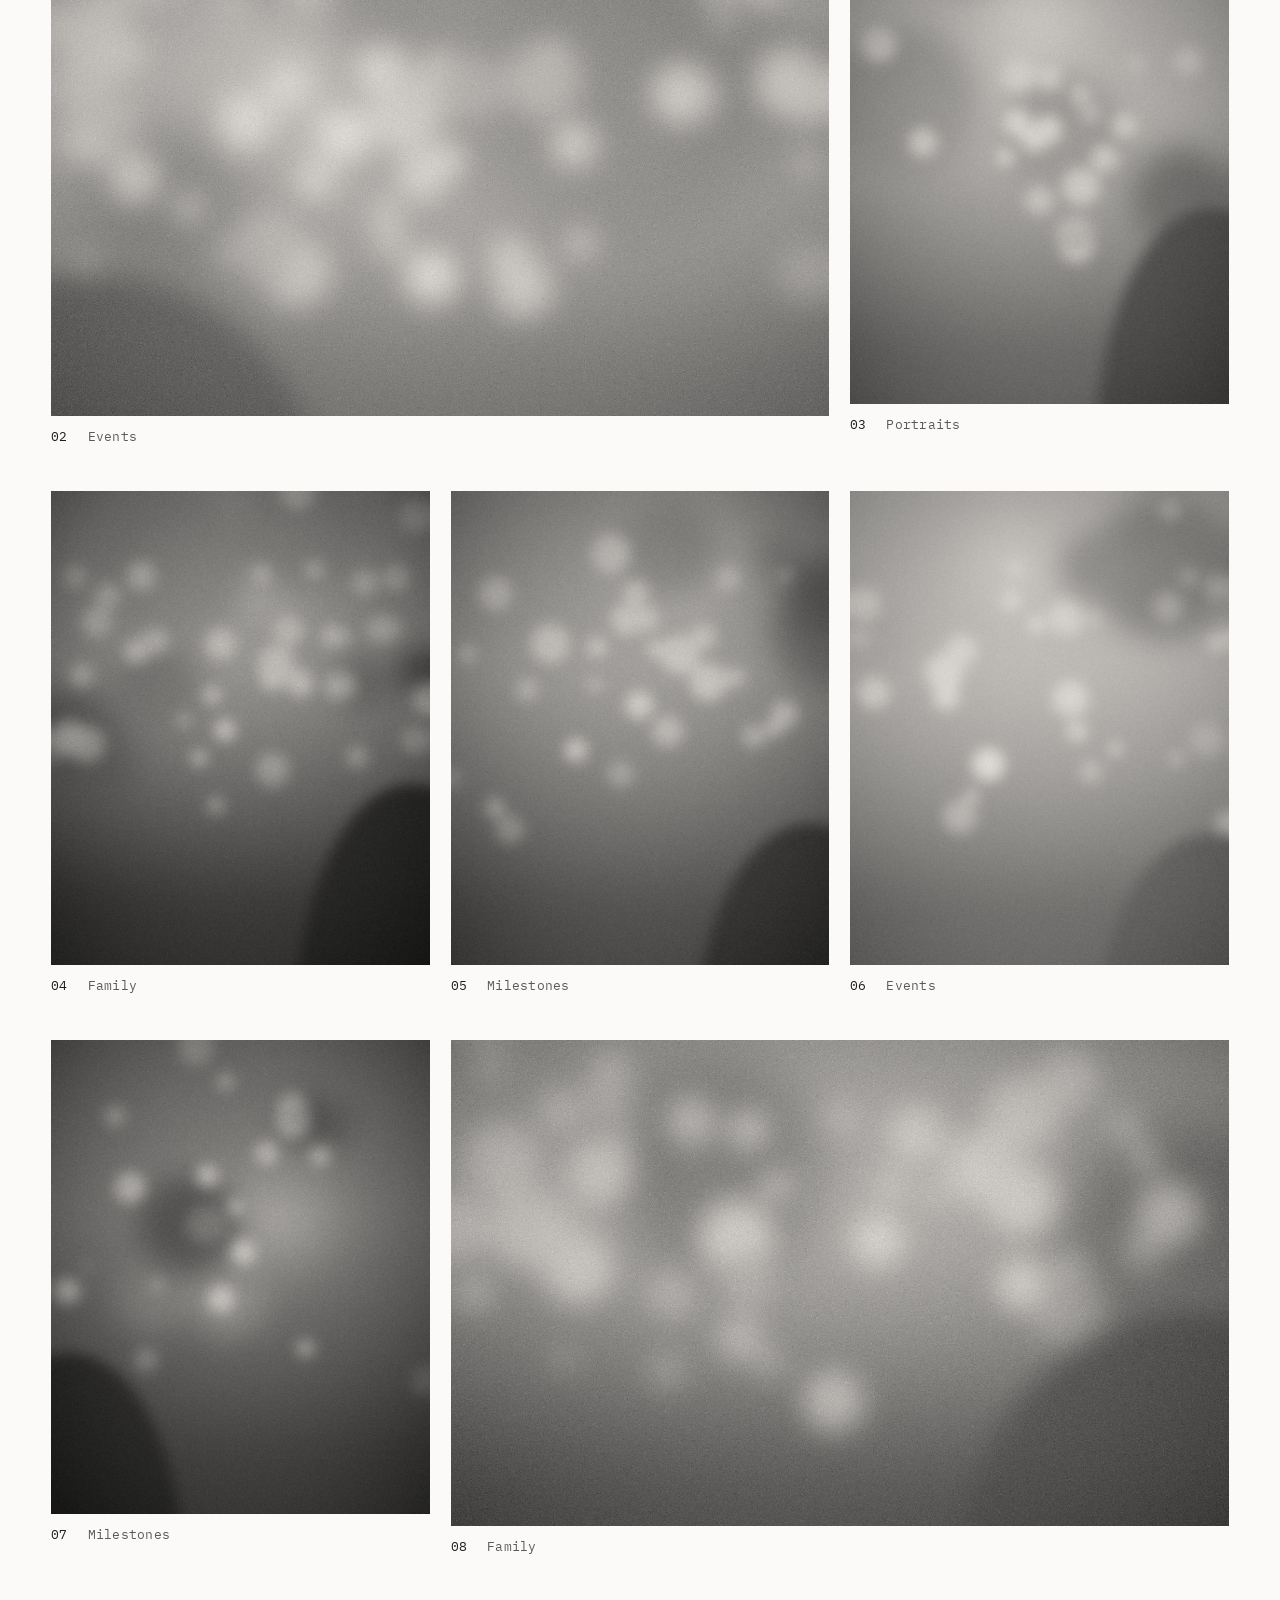
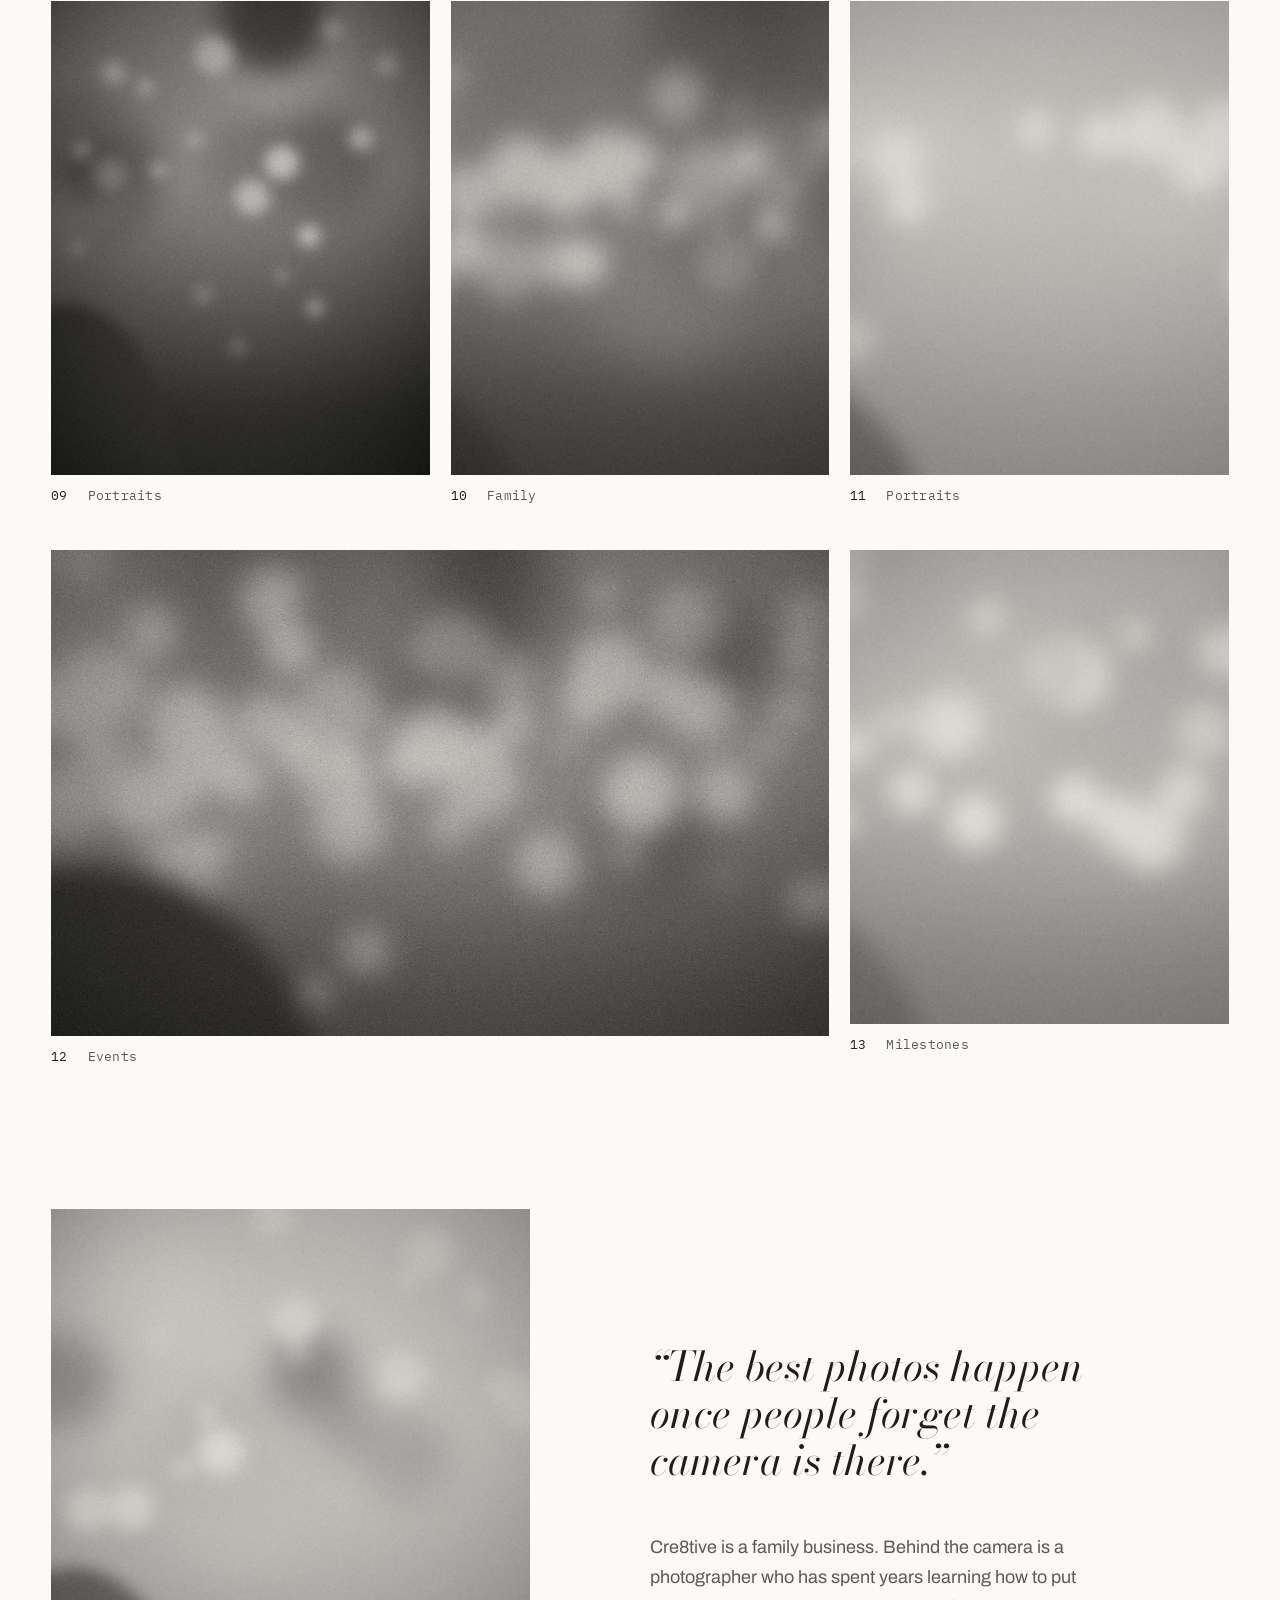
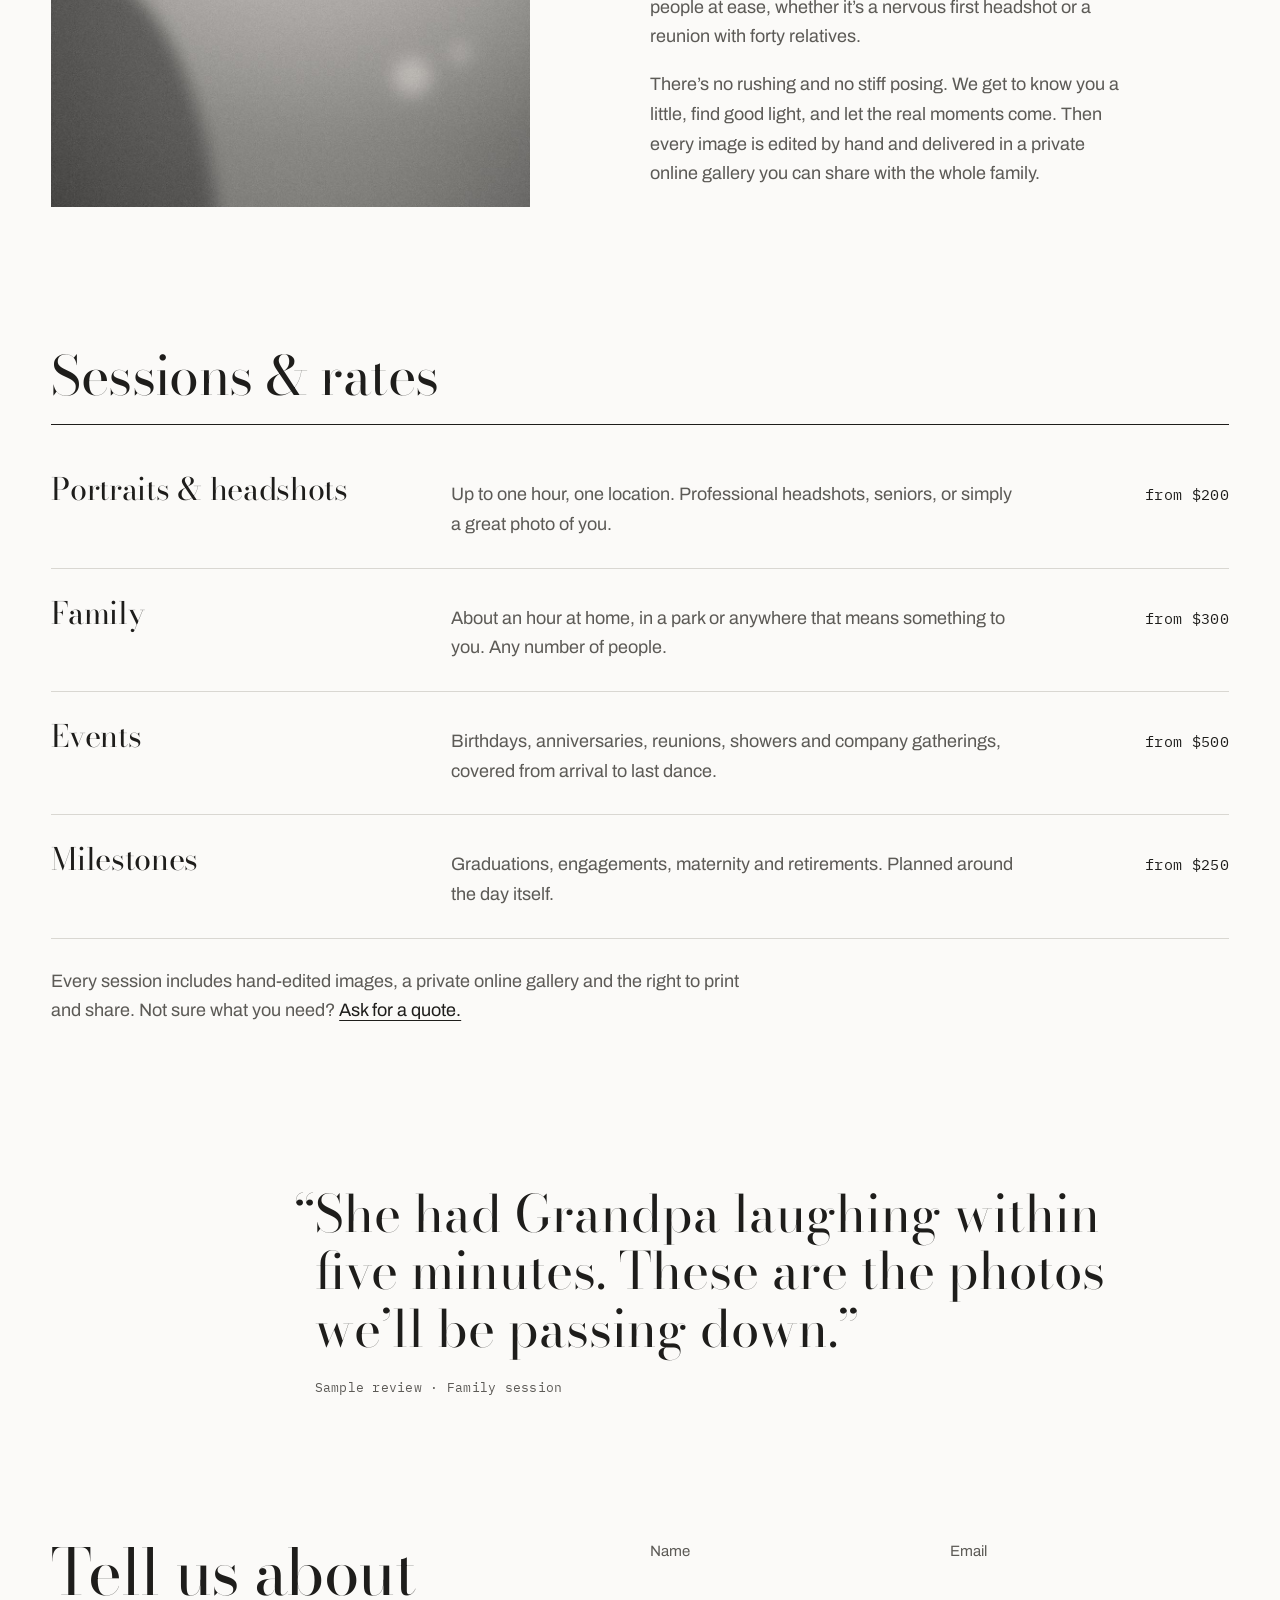
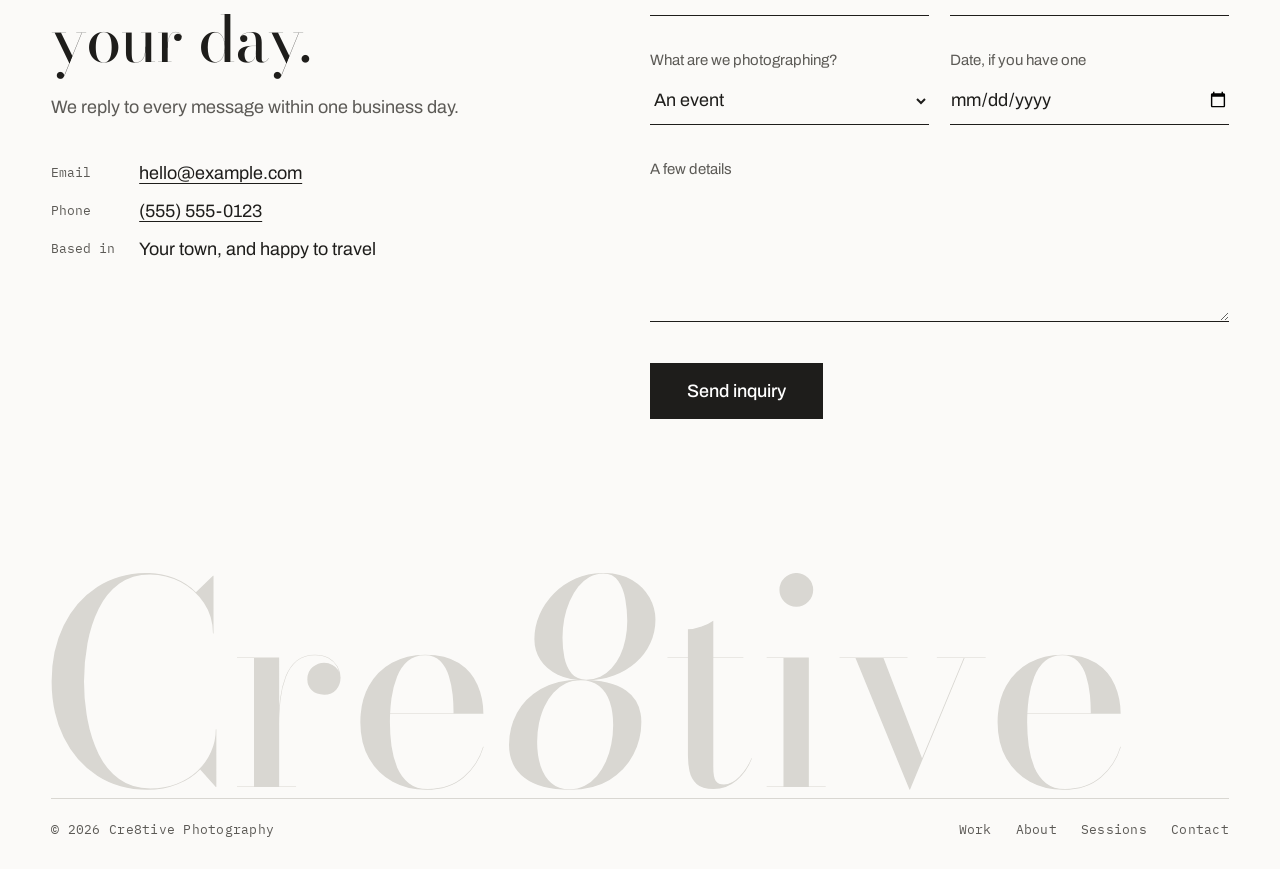
==== commit 343133ae: "Redesign site as an editorial contact sheet Replace the template look (pill buttons, eyebrow labels," ====
--- a/index.html
+++ b/index.html
@@ -3,377 +3,232 @@
 <head>
   <meta charset="utf-8">
   <meta name="viewport" content="width=device-width, initial-scale=1">
-  <title>Cre8tive Photography | Events, Portraits &amp; Family Photos</title>
-  <meta name="description" content="Cre8tive is a family-run photography business capturing events, portraits, families and life's milestones with a warm, relaxed approach.">
+  <title>Cre8tive Photography</title>
+  <meta name="description" content="Cre8tive is a family-run photography business making portraits and documenting events, families and milestones.">
   <link rel="preconnect" href="https://fonts.googleapis.com">
   <link rel="preconnect" href="https://fonts.gstatic.com" crossorigin>
-  <link href="https://fonts.googleapis.com/css2?family=Cormorant+Garamond:wght@500;600&family=Lato:wght@400;700&display=swap" rel="stylesheet">
+  <link href="https://fonts.googleapis.com/css2?family=Bodoni+Moda:ital,opsz,wght@0,6..96,400;0,6..96,500;1,6..96,400&family=Archivo:wght@400;500;600&family=IBM+Plex+Mono:wght@400&display=swap" rel="stylesheet">
   <link rel="stylesheet" href="css/styles.css">
 </head>
 <body>
   <a class="skip-link" href="#main">Skip to content</a>
 
-  <header class="site-header">
-    <div class="container header-inner">
-      <a href="#top" class="logo">Cre8tive <span>Photography</span></a>
-      <button class="nav-toggle" type="button" aria-expanded="false" aria-controls="site-nav">
-        <span class="nav-toggle-bar"></span>
-        <span class="visually-hidden">Menu</span>
-      </button>
-      <nav id="site-nav" class="site-nav" aria-label="Main">
-        <ul>
-          <li><a href="#services">Services</a></li>
-          <li><a href="#portfolio">Portfolio</a></li>
-          <li><a href="#about">About</a></li>
-          <li><a href="#pricing">Pricing</a></li>
-          <li><a href="#contact" class="btn btn-small">Book a session</a></li>
-        </ul>
-      </nav>
-    </div>
+  <header class="masthead">
+    <a href="#top" class="wordmark" aria-label="Cre8tive, home">Cre<em>8</em>tive</a>
+    <button class="menu-button" type="button" aria-expanded="false" aria-controls="site-nav">Menu</button>
+    <nav id="site-nav" class="site-nav" aria-label="Main">
+      <a href="#work">Work</a>
+      <a href="#about">About</a>
+      <a href="#sessions">Sessions</a>
+      <a href="#contact" class="nav-book">Book a session</a>
+    </nav>
   </header>
 
   <main id="main">
-    <!-- Hero -->
-    <section id="top" class="hero">
-      <div class="container hero-inner">
-        <div class="hero-text">
-          <p class="eyebrow">Family-run photography</p>
-          <h1>Photos you&rsquo;ll treasure for years to come</h1>
-          <p class="lead">From birthdays and reunions to portraits and corporate events, we capture the moments that matter with a warm, relaxed approach that puts everyone at ease.</p>
-          <div class="hero-actions">
-            <a href="#contact" class="btn">Book a session</a>
-            <a href="#portfolio" class="btn btn-outline">See our work</a>
-          </div>
-        </div>
-        <div class="hero-image">
-          <img src="images/hero.svg" alt="A featured photograph from a recent session" width="1600" height="1000">
-        </div>
-      </div>
-    </section>
-
-    <!-- Services -->
-    <section id="services" class="section">
-      <div class="container">
-        <header class="section-header">
-          <p class="eyebrow">What we photograph</p>
-          <h2>Sessions for every occasion</h2>
-          <p>Whatever the reason, we&rsquo;ll help you plan a session that fits you.</p>
-        </header>
-        <ul class="card-grid">
-          <li class="card">
-            <img src="images/svc-events.svg" alt="" width="800" height="600" loading="lazy">
-            <div class="card-body">
-              <h3>Events</h3>
-              <p>Birthdays, anniversaries, reunions, showers, galas and company gatherings, documented from start to finish.</p>
-            </div>
-          </li>
-          <li class="card">
-            <img src="images/svc-portraits.svg" alt="" width="800" height="600" loading="lazy">
-            <div class="card-body">
-              <h3>Portraits &amp; headshots</h3>
-              <p>Natural, flattering portraits for professionals, seniors, and anyone who wants a great photo of themselves.</p>
-            </div>
-          </li>
-          <li class="card">
-            <img src="images/svc-family.svg" alt="" width="800" height="600" loading="lazy">
-            <div class="card-body">
-              <h3>Family</h3>
-              <p>Relaxed sessions for families of every size, from little ones to grandparents, at home or outdoors.</p>
-            </div>
-          </li>
-          <li class="card">
-            <img src="images/svc-milestones.svg" alt="" width="800" height="600" loading="lazy">
-            <div class="card-body">
-              <h3>Milestones</h3>
-              <p>Graduations, engagements, maternity, retirements and the once-in-a-lifetime days in between.</p>
-            </div>
-          </li>
-        </ul>
-      </div>
-    </section>
-
-    <!-- Portfolio -->
-    <section id="portfolio" class="section section-alt">
-      <div class="container">
-        <header class="section-header">
-          <p class="eyebrow">Portfolio</p>
-          <h2>Recent work</h2>
-          <p>Choose a category, then select any photo to see it larger.</p>
-        </header>
-        <div class="filters" role="group" aria-label="Filter photos by category">
-          <button type="button" class="filter is-active" data-filter="all" aria-pressed="true">All</button>
+    <!-- Opening -->
+    <section id="top" class="opening">
+      <h1>Photographs of the people you love, <em>made with&nbsp;care.</em></h1>
+      <div class="opening-aside">
+        <p>Events, portraits, families and the milestones in between. A family-run studio that takes its time with you.</p>
+        <a href="#contact" class="arrow-link">Book a session</a>
+      </div>
+      <figure class="opening-image">
+        <img src="images/hero.jpg" alt="A featured photograph from a recent session" width="2000" height="1250">
+        <figcaption><span class="frame">01</span> Summer reunion</figcaption>
+      </figure>
+    </section>
+
+    <!-- Work -->
+    <section id="work" class="block">
+      <div class="block-head">
+        <h2>Selected work</h2>
+        <div class="filters" role="group" aria-label="Show photos from">
+          <button type="button" class="filter" data-filter="all" aria-pressed="true">All</button>
           <button type="button" class="filter" data-filter="events" aria-pressed="false">Events</button>
           <button type="button" class="filter" data-filter="portraits" aria-pressed="false">Portraits</button>
           <button type="button" class="filter" data-filter="family" aria-pressed="false">Family</button>
           <button type="button" class="filter" data-filter="milestones" aria-pressed="false">Milestones</button>
         </div>
-        <ul class="gallery">
-          <li class="gallery-item" data-category="events">
-            <button type="button" class="gallery-open" aria-label="View larger: Events photo 1">
-              <img src="images/portfolio/events-1.svg" alt="Guests celebrating at an event" loading="lazy">
-            </button>
-          </li>
-          <li class="gallery-item" data-category="portraits">
-            <button type="button" class="gallery-open" aria-label="View larger: Portraits photo 1">
-              <img src="images/portfolio/portraits-1.svg" alt="Professional portrait" loading="lazy">
-            </button>
-          </li>
-          <li class="gallery-item" data-category="family">
-            <button type="button" class="gallery-open" aria-label="View larger: Family photo 1">
-              <img src="images/portfolio/family-1.svg" alt="Family photo session" loading="lazy">
-            </button>
-          </li>
-          <li class="gallery-item" data-category="milestones">
-            <button type="button" class="gallery-open" aria-label="View larger: Milestones photo 1">
-              <img src="images/portfolio/milestones-1.svg" alt="Milestone celebration" loading="lazy">
-            </button>
-          </li>
-          <li class="gallery-item" data-category="events">
-            <button type="button" class="gallery-open" aria-label="View larger: Events photo 2">
-              <img src="images/portfolio/events-2.svg" alt="Guests celebrating at an event" loading="lazy">
-            </button>
-          </li>
-          <li class="gallery-item" data-category="portraits">
-            <button type="button" class="gallery-open" aria-label="View larger: Portraits photo 2">
-              <img src="images/portfolio/portraits-2.svg" alt="Professional portrait" loading="lazy">
-            </button>
-          </li>
-          <li class="gallery-item" data-category="family">
-            <button type="button" class="gallery-open" aria-label="View larger: Family photo 2">
-              <img src="images/portfolio/family-2.svg" alt="Family photo session" loading="lazy">
-            </button>
-          </li>
-          <li class="gallery-item" data-category="milestones">
-            <button type="button" class="gallery-open" aria-label="View larger: Milestones photo 2">
-              <img src="images/portfolio/milestones-2.svg" alt="Milestone celebration" loading="lazy">
-            </button>
-          </li>
-          <li class="gallery-item" data-category="events">
-            <button type="button" class="gallery-open" aria-label="View larger: Events photo 3">
-              <img src="images/portfolio/events-3.svg" alt="Guests celebrating at an event" loading="lazy">
-            </button>
-          </li>
-          <li class="gallery-item" data-category="portraits">
-            <button type="button" class="gallery-open" aria-label="View larger: Portraits photo 3">
-              <img src="images/portfolio/portraits-3.svg" alt="Professional portrait" loading="lazy">
-            </button>
-          </li>
-          <li class="gallery-item" data-category="family">
-            <button type="button" class="gallery-open" aria-label="View larger: Family photo 3">
-              <img src="images/portfolio/family-3.svg" alt="Family photo session" loading="lazy">
-            </button>
-          </li>
-          <li class="gallery-item" data-category="milestones">
-            <button type="button" class="gallery-open" aria-label="View larger: Milestones photo 3">
-              <img src="images/portfolio/milestones-3.svg" alt="Milestone celebration" loading="lazy">
-            </button>
-          </li>
-        </ul>
-      </div>
+      </div>
+      <!-- Add a photo by copying one <li>. data-category must be events, portraits, family or milestones. -->
+      <ul class="sheet">
+        <li class="frame-item wide" data-category="events">
+          <button type="button" class="frame-open"><img src="images/portfolio/events-1.jpg" alt="Guests at an anniversary dinner" loading="lazy" width="1500" height="1000"></button>
+          <p class="caption"><span class="frame">02</span> Events</p>
+        </li>
+        <li class="frame-item" data-category="portraits">
+          <button type="button" class="frame-open"><img src="images/portfolio/portraits-1.jpg" alt="Portrait of a woman by a window" loading="lazy" width="1000" height="1250"></button>
+          <p class="caption"><span class="frame">03</span> Portraits</p>
+        </li>
+        <li class="frame-item" data-category="family">
+          <button type="button" class="frame-open"><img src="images/portfolio/family-2.jpg" alt="Three generations of a family outdoors" loading="lazy" width="1000" height="1250"></button>
+          <p class="caption"><span class="frame">04</span> Family</p>
+        </li>
+        <li class="frame-item" data-category="milestones">
+          <button type="button" class="frame-open"><img src="images/portfolio/milestones-1.jpg" alt="A graduate with their diploma" loading="lazy" width="1000" height="1250"></button>
+          <p class="caption"><span class="frame">05</span> Milestones</p>
+        </li>
+        <li class="frame-item" data-category="events">
+          <button type="button" class="frame-open"><img src="images/portfolio/events-2.jpg" alt="A toast at a birthday party" loading="lazy" width="1000" height="1250"></button>
+          <p class="caption"><span class="frame">06</span> Events</p>
+        </li>
+        <li class="frame-item" data-category="milestones">
+          <button type="button" class="frame-open"><img src="images/portfolio/milestones-3.jpg" alt="An expecting mother at sunset" loading="lazy" width="1000" height="1250"></button>
+          <p class="caption"><span class="frame">07</span> Milestones</p>
+        </li>
+        <li class="frame-item wide" data-category="family">
+          <button type="button" class="frame-open"><img src="images/portfolio/family-1.jpg" alt="A family walking together in a park" loading="lazy" width="1500" height="1000"></button>
+          <p class="caption"><span class="frame">08</span> Family</p>
+        </li>
+        <li class="frame-item" data-category="portraits">
+          <button type="button" class="frame-open"><img src="images/portfolio/portraits-2.jpg" alt="Senior portrait outdoors" loading="lazy" width="1000" height="1250"></button>
+          <p class="caption"><span class="frame">09</span> Portraits</p>
+        </li>
+        <li class="frame-item" data-category="family">
+          <button type="button" class="frame-open"><img src="images/portfolio/family-3.jpg" alt="Grandparents with their grandchildren" loading="lazy" width="1500" height="1000"></button>
+          <p class="caption"><span class="frame">10</span> Family</p>
+        </li>
+        <li class="frame-item" data-category="portraits">
+          <button type="button" class="frame-open"><img src="images/portfolio/portraits-3.jpg" alt="Headshot of a man in a suit" loading="lazy" width="1500" height="1000"></button>
+          <p class="caption"><span class="frame">11</span> Portraits</p>
+        </li>
+        <li class="frame-item wide" data-category="events">
+          <button type="button" class="frame-open"><img src="images/portfolio/events-3.jpg" alt="Dancing at a company celebration" loading="lazy" width="1500" height="1000"></button>
+          <p class="caption"><span class="frame">12</span> Events</p>
+        </li>
+        <li class="frame-item" data-category="milestones">
+          <button type="button" class="frame-open"><img src="images/portfolio/milestones-2.jpg" alt="An engaged couple laughing" loading="lazy" width="1500" height="1000"></button>
+          <p class="caption"><span class="frame">13</span> Milestones</p>
+        </li>
+      </ul>
     </section>
 
     <!-- About -->
-    <section id="about" class="section">
-      <div class="container about">
-        <div class="about-image">
-          <img src="images/about.svg" alt="Portrait of the photographer behind Cre8tive" width="900" height="1100" loading="lazy">
-        </div>
-        <div class="about-text">
-          <p class="eyebrow">About us</p>
-          <h2>Hi, we&rsquo;re Cre8tive</h2>
-          <!-- TODO: Replace with Mom's own story, in her words. -->
-          <p>Cre8tive is a family-run photography business built on a simple idea: everyone deserves beautiful photos of the people and moments they love.</p>
-          <p>Behind the camera is a photographer with years of experience and a real love for people. Whether it&rsquo;s your first professional photo or your fiftieth, we&rsquo;ll make the experience easy, comfortable and fun.</p>
-          <ul class="checklist">
-            <li>Friendly, patient and easy to work with</li>
-            <li>Carefully edited photos delivered in an online gallery</li>
-            <li>Print-ready files you&rsquo;re free to share</li>
-          </ul>
-        </div>
-      </div>
-    </section>
-
-    <!-- How it works -->
-    <section class="section section-alt">
-      <div class="container">
-        <header class="section-header">
-          <p class="eyebrow">How it works</p>
-          <h2>Simple from start to finish</h2>
-        </header>
-        <ol class="steps">
-          <li>
-            <span class="step-number" aria-hidden="true">1</span>
-            <h3>Get in touch</h3>
-            <p>Send us a message with your date and what you have in mind. We&rsquo;ll reply within one business day.</p>
-          </li>
-          <li>
-            <span class="step-number" aria-hidden="true">2</span>
-            <h3>Plan your session</h3>
-            <p>We&rsquo;ll talk through locations, timing and outfits so you feel prepared and relaxed.</p>
-          </li>
-          <li>
-            <span class="step-number" aria-hidden="true">3</span>
-            <h3>Enjoy your photos</h3>
-            <p>Your edited photos arrive in a private online gallery, ready to download, share and print.</p>
-          </li>
-        </ol>
-      </div>
-    </section>
-
-    <!-- Pricing -->
-    <section id="pricing" class="section">
-      <div class="container">
-        <header class="section-header">
-          <p class="eyebrow">Pricing</p>
-          <h2>Packages</h2>
-          <!-- TODO: Replace the prices and details below with real numbers. -->
-          <p>Every session is a little different, so these are starting points. Ask us for a custom quote.</p>
-        </header>
-        <ul class="pricing-grid">
-          <li class="price-card">
-            <h3>Mini session</h3>
-            <p class="price"><span>Starting at</span> $150</p>
-            <ul>
-              <li>30 minutes, one location</li>
-              <li>10 edited photos</li>
-              <li>Online gallery</li>
-            </ul>
-            <a href="#contact" class="btn btn-outline">Ask about this</a>
-          </li>
-          <li class="price-card is-featured">
-            <p class="badge">Most popular</p>
-            <h3>Portrait &amp; family</h3>
-            <p class="price"><span>Starting at</span> $300</p>
-            <ul>
-              <li>1 hour, up to two locations</li>
-              <li>30+ edited photos</li>
-              <li>Online gallery &amp; print release</li>
-            </ul>
-            <a href="#contact" class="btn">Ask about this</a>
-          </li>
-          <li class="price-card">
-            <h3>Event coverage</h3>
-            <p class="price"><span>Starting at</span> $500</p>
-            <ul>
-              <li>2+ hours of coverage</li>
-              <li>All the best moments, edited</li>
-              <li>Online gallery &amp; print release</li>
-            </ul>
-            <a href="#contact" class="btn btn-outline">Ask about this</a>
-          </li>
-        </ul>
-      </div>
-    </section>
-
-    <!-- Testimonials -->
-    <section class="section section-alt">
-      <div class="container">
-        <header class="section-header">
-          <p class="eyebrow">Kind words</p>
-          <h2>What clients say</h2>
-          <!-- TODO: Replace these sample quotes with real client reviews (with their permission). -->
-        </header>
-        <ul class="quotes">
-          <li>
-            <blockquote>
-              <p>&ldquo;She made our whole family feel comfortable, even Grandpa! The photos are the best we&rsquo;ve ever had.&rdquo;</p>
-              <footer>Sample review, family session</footer>
-            </blockquote>
-          </li>
-          <li>
-            <blockquote>
-              <p>&ldquo;Our anniversary party photos captured every moment. We relive the night every time we look at them.&rdquo;</p>
-              <footer>Sample review, event</footer>
-            </blockquote>
-          </li>
-          <li>
-            <blockquote>
-              <p>&ldquo;Quick, professional and so easy to work with. I finally have a headshot I love.&rdquo;</p>
-              <footer>Sample review, headshot</footer>
-            </blockquote>
-          </li>
-        </ul>
-      </div>
+    <section id="about" class="block about">
+      <figure class="about-image">
+        <img src="images/about.jpg" alt="The photographer behind Cre8tive" width="1000" height="1250" loading="lazy">
+      </figure>
+      <div class="about-text">
+        <h2 class="visually-hidden">About</h2>
+        <!-- TODO: Replace with the photographer's own words. -->
+        <blockquote class="pull">&ldquo;The best photos happen once people forget the camera is there.&rdquo;</blockquote>
+        <p>Cre8tive is a family business. Behind the camera is a photographer who has spent years learning how to put people at ease, whether it&rsquo;s a nervous first headshot or a reunion with forty relatives.</p>
+        <p>There&rsquo;s no rushing and no stiff posing. We get to know you a little, find good light, and let the real moments come. Then every image is edited by hand and delivered in a private online gallery you can share with the whole family.</p>
+      </div>
+    </section>
+
+    <!-- Sessions -->
+    <section id="sessions" class="block">
+      <div class="block-head">
+        <h2>Sessions &amp; rates</h2>
+      </div>
+      <!-- TODO: Replace the rates and details below with real numbers. -->
+      <ul class="rates">
+        <li>
+          <h3>Portraits &amp; headshots</h3>
+          <p>Up to one hour, one location. Professional headshots, seniors, or simply a great photo of you.</p>
+          <p class="rate">from $200</p>
+        </li>
+        <li>
+          <h3>Family</h3>
+          <p>About an hour at home, in a park or anywhere that means something to you. Any number of people.</p>
+          <p class="rate">from $300</p>
+        </li>
+        <li>
+          <h3>Events</h3>
+          <p>Birthdays, anniversaries, reunions, showers and company gatherings, covered from arrival to last dance.</p>
+          <p class="rate">from $500</p>
+        </li>
+        <li>
+          <h3>Milestones</h3>
+          <p>Graduations, engagements, maternity and retirements. Planned around the day itself.</p>
+          <p class="rate">from $250</p>
+        </li>
+      </ul>
+      <p class="rates-note">Every session includes hand-edited images, a private online gallery and the right to print and share. Not sure what you need? <a href="#contact">Ask for a quote.</a></p>
+    </section>
+
+    <!-- Kind words -->
+    <section class="block words">
+      <h2 class="visually-hidden">What clients say</h2>
+      <!-- TODO: Replace with a real client review (with their permission). -->
+      <figure>
+        <blockquote>&ldquo;She had Grandpa laughing within five minutes. These are the photos we&rsquo;ll be passing down.&rdquo;</blockquote>
+        <figcaption>Sample review &middot; Family session</figcaption>
+      </figure>
     </section>
 
     <!-- Contact -->
-    <section id="contact" class="section">
-      <div class="container contact">
-        <div class="contact-text">
-          <p class="eyebrow">Contact</p>
-          <h2>Let&rsquo;s plan your session</h2>
-          <p>Tell us a little about what you&rsquo;re looking for and we&rsquo;ll get back to you within one business day.</p>
-          <!-- TODO: Replace with the real phone number, email and service area. -->
-          <dl class="contact-details">
-            <dt>Email</dt>
-            <dd><a href="mailto:hello@example.com">hello@example.com</a></dd>
-            <dt>Phone</dt>
-            <dd><a href="tel:+15555550123">(555) 555-0123</a></dd>
-            <dt>Serving</dt>
-            <dd>Your city and surrounding areas</dd>
-          </dl>
-        </div>
-        <form class="contact-form" id="contact-form" data-email="hello@example.com" novalidate>
-          <div class="field">
-            <label for="name">Your name</label>
-            <input id="name" name="name" type="text" autocomplete="name" required>
-          </div>
-          <div class="field">
-            <label for="email">Email</label>
-            <input id="email" name="email" type="email" autocomplete="email" required>
-          </div>
-          <div class="field">
-            <label for="phone">Phone <span class="optional">(optional)</span></label>
-            <input id="phone" name="phone" type="tel" autocomplete="tel">
-          </div>
-          <div class="field-row">
-            <div class="field">
-              <label for="type">Type of session</label>
-              <select id="type" name="type">
-                <option>Event</option>
-                <option>Portrait or headshot</option>
-                <option>Family</option>
-                <option>Milestone</option>
-                <option>Something else</option>
-              </select>
-            </div>
-            <div class="field">
-              <label for="date">Preferred date <span class="optional">(optional)</span></label>
-              <input id="date" name="date" type="date">
-            </div>
-          </div>
-          <div class="field">
-            <label for="message">Tell us about it</label>
-            <textarea id="message" name="message" rows="5" required></textarea>
-          </div>
+    <section id="contact" class="block contact">
+      <div class="contact-intro">
+        <h2>Tell us about your day.</h2>
+        <p>We reply to every message within one business day.</p>
+        <!-- TODO: Replace with the real email, phone and service area. -->
+        <dl>
+          <dt>Email</dt>
+          <dd><a href="mailto:hello@example.com">hello@example.com</a></dd>
+          <dt>Phone</dt>
+          <dd><a href="tel:+15555550123">(555) 555-0123</a></dd>
+          <dt>Based in</dt>
+          <dd>Your town, and happy to travel</dd>
+        </dl>
+      </div>
+      <form class="inquiry" id="inquiry" data-email="hello@example.com" novalidate>
+        <div class="field">
+          <label for="name">Name</label>
+          <input id="name" name="name" type="text" autocomplete="name" required>
+        </div>
+        <div class="field">
+          <label for="email">Email</label>
+          <input id="email" name="email" type="email" autocomplete="email" required>
+        </div>
+        <div class="field">
+          <label for="type">What are we photographing?</label>
+          <select id="type" name="type">
+            <option>An event</option>
+            <option>A portrait or headshot</option>
+            <option>My family</option>
+            <option>A milestone</option>
+            <option>Something else</option>
+          </select>
+        </div>
+        <div class="field">
+          <label for="date">Date, if you have one</label>
+          <input id="date" name="date" type="date">
+        </div>
+        <div class="field field-full">
+          <label for="message">A few details</label>
+          <textarea id="message" name="message" rows="4" required></textarea>
+        </div>
+        <div class="field-full form-foot">
+          <button type="submit" class="send">Send inquiry</button>
           <p class="form-status" role="status" aria-live="polite"></p>
-          <button type="submit" class="btn btn-block">Send message</button>
-        </form>
-      </div>
+        </div>
+      </form>
     </section>
   </main>
 
-  <footer class="site-footer">
-    <div class="container footer-inner">
-      <p class="logo">Cre8tive <span>Photography</span></p>
+  <footer class="colophon">
+    <p class="colophon-mark" aria-hidden="true">Cre<em>8</em>tive</p>
+    <div class="colophon-row">
+      <p>&copy; <span id="year">2026</span> Cre8tive Photography</p>
       <nav aria-label="Footer">
-        <ul>
-          <li><a href="#services">Services</a></li>
-          <li><a href="#portfolio">Portfolio</a></li>
-          <li><a href="#about">About</a></li>
-          <li><a href="#contact">Contact</a></li>
-        </ul>
+        <a href="#work">Work</a>
+        <a href="#about">About</a>
+        <a href="#sessions">Sessions</a>
+        <a href="#contact">Contact</a>
       </nav>
-      <p class="copyright">&copy; <span id="year">2026</span> Cre8tive Photography. All rights reserved.</p>
     </div>
   </footer>
 
-  <!-- Lightbox -->
-  <div class="lightbox" id="lightbox" role="dialog" aria-modal="true" aria-label="Photo viewer" hidden>
-    <button type="button" class="lightbox-close" aria-label="Close">&times;</button>
-    <button type="button" class="lightbox-prev" aria-label="Previous photo">&#8249;</button>
-    <img class="lightbox-image" src="" alt="">
-    <button type="button" class="lightbox-next" aria-label="Next photo">&#8250;</button>
+  <div class="viewer" id="viewer" role="dialog" aria-modal="true" aria-label="Photo viewer" hidden>
+    <img class="viewer-image" src="" alt="">
+    <div class="viewer-bar">
+      <button type="button" class="viewer-prev">Previous</button>
+      <span class="viewer-count" aria-live="polite"></span>
+      <button type="button" class="viewer-next">Next</button>
+      <button type="button" class="viewer-close">Close</button>
+    </div>
   </div>
 
   <script src="js/main.js"></script>
--- a/css/styles.css
+++ b/css/styles.css
@@ -1,98 +1,61 @@
-/* ==========================================================================
-   Cre8tive Photography
-   Light, inviting palette of whites and warm grays. Type is sized generously
-   and contrast kept high so the site is easy to read for every age.
-   ========================================================================== */
+/* Cre8tive Photography
+   The page is laid out like a photographer's contact sheet: black-and-white
+   prints on white paper, numbered frames, hairline rules and very little else.
+   Body text is large and high-contrast so it stays easy to read at any age. */
 
 :root {
+  --paper: #fbfaf8;
   --white: #ffffff;
-  --off-white: #faf9f7;
-  --mist: #f2f1ee;
-  --stone: #e4e2de;
-  --pebble: #c9c6c0;
-  --slate: #6b6863;
-  --charcoal: #3a3835;
-  --ink: #232220;
-  --accent: #8a7e72;        /* warm taupe, used sparingly */
-  --accent-dark: #6f645a;
-
-  --font-serif: "Cormorant Garamond", Georgia, "Times New Roman", serif;
-  --font-sans: "Lato", "Helvetica Neue", Arial, sans-serif;
-
-  --radius: 4px;
-  --shadow: 0 4px 18px rgba(35, 34, 32, 0.06);
-  --container: 1160px;
-  --header-height: 76px;
+  --rule: #d9d7d2;
+  --mute: #8b8883;
+  --gray: #5c5a56;   /* secondary text, 6.9:1 on paper */
+  --ink: #1e1d1b;
+
+  --display: "Bodoni Moda", "Didot", "Bodoni 72", Georgia, serif;
+  --text: "Archivo", "Helvetica Neue", Arial, sans-serif;
+  --mono: "IBM Plex Mono", "SFMono-Regular", Menlo, monospace;
+
+  --gutter: clamp(16px, 4vw, 56px);
+  --gap: clamp(12px, 1.6vw, 24px);
 }
 
 *,
 *::before,
-*::after {
-  box-sizing: border-box;
-}
-
-html {
-  scroll-behavior: smooth;
-  scroll-padding-top: var(--header-height);
-}
+*::after { box-sizing: border-box; }
+
+html { scroll-behavior: smooth; }
 
 body {
   margin: 0;
-  font-family: var(--font-sans);
-  font-size: 1.125rem; /* 18px base for comfortable reading */
-  line-height: 1.7;
-  color: var(--charcoal);
-  background: var(--off-white);
+  background: var(--paper);
+  color: var(--ink);
+  font: 400 1.125rem/1.65 var(--text);
   -webkit-font-smoothing: antialiased;
 }
 
-img {
-  display: block;
-  max-width: 100%;
-  height: auto;
-}
-
-h1,
-h2,
-h3 {
-  font-family: var(--font-serif);
-  font-weight: 600;
-  line-height: 1.15;
-  color: var(--ink);
-  margin: 0 0 0.5em;
-}
-
-h1 { font-size: clamp(2.5rem, 5vw, 3.75rem); }
-h2 { font-size: clamp(2rem, 4vw, 2.75rem); }
-h3 { font-size: 1.6rem; }
+img { display: block; max-width: 100%; height: auto; }
+
+h1, h2, h3 {
+  margin: 0;
+  font-family: var(--display);
+  font-weight: 400;
+  line-height: 1.05;
+  letter-spacing: -0.01em;
+}
+
+em { font-style: italic; }
 
 p { margin: 0 0 1em; }
 
-a {
-  color: var(--accent-dark);
-  text-underline-offset: 3px;
-}
-
-a:hover { color: var(--ink); }
-
-:focus-visible {
-  outline: 3px solid var(--accent);
-  outline-offset: 3px;
-}
-
-ul,
-ol {
-  margin: 0;
-  padding: 0;
-  list-style: none;
-}
-
-.container {
-  width: 100%;
-  max-width: var(--container);
-  margin: 0 auto;
-  padding: 0 24px;
-}
+a { color: inherit; text-decoration-thickness: 1px; text-underline-offset: 4px; }
+
+ul { margin: 0; padding: 0; list-style: none; }
+
+figure { margin: 0; }
+
+button { font: inherit; color: inherit; }
+
+:focus-visible { outline: 2px solid var(--ink); outline-offset: 4px; }
 
 .visually-hidden {
   position: absolute;
@@ -105,660 +68,498 @@
 
 .skip-link {
   position: absolute;
-  left: 16px;
-  top: -60px;
-  z-index: 100;
-  padding: 10px 16px;
+  top: -100px;
+  left: var(--gutter);
+  z-index: 10;
+  padding: 8px 14px;
   background: var(--ink);
   color: var(--white);
-  border-radius: var(--radius);
-}
-
-.skip-link:focus { top: 16px; }
-
-.eyebrow {
-  margin-bottom: 0.5rem;
-  font-size: 0.875rem;
-  font-weight: 700;
-  letter-spacing: 0.16em;
-  text-transform: uppercase;
-  color: var(--accent-dark);
-}
-
-.lead {
-  font-size: 1.25rem;
-  color: var(--slate);
-}
-
-/* Buttons ----------------------------------------------------------------- */
-
-.btn {
+}
+
+.skip-link:focus { top: 12px; }
+
+/* Frame numbers, as printed along the edge of film */
+.frame,
+.caption,
+.viewer-count,
+.rate,
+.colophon-row,
+figcaption {
+  font-family: var(--mono);
+  font-size: 0.8125rem;
+  letter-spacing: 0.02em;
+  color: var(--gray);
+}
+
+.frame { margin-right: 0.9em; color: var(--ink); }
+
+.arrow-link {
   display: inline-block;
-  padding: 14px 30px;
-  min-height: 52px;
-  border: 2px solid var(--charcoal);
-  border-radius: 999px;
-  background: var(--charcoal);
-  color: var(--white);
-  font: 700 1.0625rem/1.4 var(--font-sans);
-  letter-spacing: 0.02em;
+  padding: 10px 0;
+  font-weight: 500;
+  text-decoration: underline;
+}
+
+.arrow-link::after { content: " \2192"; }
+
+/* Masthead -------------------------------------------------------------- */
+
+.masthead {
+  display: flex;
+  align-items: baseline;
+  justify-content: space-between;
+  gap: 24px;
+  padding: 28px var(--gutter) 0;
+}
+
+.wordmark {
+  font-family: var(--display);
+  font-size: 1.75rem;
+  line-height: 1;
   text-decoration: none;
-  text-align: center;
+}
+
+.wordmark em,
+.colophon-mark em { padding: 0 0.02em; }
+
+.site-nav { display: flex; gap: clamp(20px, 3vw, 40px); }
+
+.site-nav a {
+  padding: 8px 0;
+  font-weight: 500;
+  text-decoration: none;
+}
+
+.site-nav a:hover,
+.site-nav .nav-book { text-decoration: underline; }
+
+.menu-button {
+  display: none;
+  padding: 8px 0;
+  border: 0;
+  background: none;
+  font-weight: 500;
+  text-decoration: underline;
   cursor: pointer;
-  transition: background 0.2s, color 0.2s, border-color 0.2s;
-}
-
-.btn:hover {
-  background: var(--ink);
-  border-color: var(--ink);
-  color: var(--white);
-}
-
-.btn-outline {
-  background: transparent;
-  color: var(--charcoal);
-}
-
-.btn-outline:hover {
-  background: var(--charcoal);
-  color: var(--white);
-}
-
-.btn-small {
-  padding: 8px 20px;
-  min-height: 0;
-  font-size: 1rem;
-}
-
-.btn-block { width: 100%; }
-
-/* Header ------------------------------------------------------------------ */
-
-.site-header {
-  position: sticky;
-  top: 0;
-  z-index: 50;
-  background: rgba(255, 255, 255, 0.94);
-  backdrop-filter: blur(8px);
-  border-bottom: 1px solid var(--stone);
-}
-
-.header-inner {
-  display: flex;
-  align-items: center;
-  justify-content: space-between;
-  height: var(--header-height);
-}
-
-.logo {
-  margin: 0;
-  font-family: var(--font-serif);
-  font-size: 1.75rem;
-  font-weight: 600;
-  color: var(--ink);
-  text-decoration: none;
-}
-
-.logo span {
-  font-family: var(--font-sans);
-  font-size: 0.8rem;
-  font-weight: 700;
-  letter-spacing: 0.2em;
-  text-transform: uppercase;
-  color: var(--slate);
-  margin-left: 6px;
-}
-
-.site-nav ul {
-  display: flex;
-  align-items: center;
-  gap: 32px;
-}
-
-.site-nav a:not(.btn) {
-  color: var(--charcoal);
-  font-weight: 700;
-  text-decoration: none;
-}
-
-.site-nav a:not(.btn):hover {
-  color: var(--accent-dark);
-  text-decoration: underline;
-}
-
-.nav-toggle {
-  display: none;
-  width: 48px;
-  height: 48px;
-  padding: 0;
-  border: 1px solid var(--stone);
-  border-radius: var(--radius);
-  background: var(--white);
-  cursor: pointer;
-}
-
-.nav-toggle-bar,
-.nav-toggle-bar::before,
-.nav-toggle-bar::after {
-  display: block;
-  width: 22px;
-  height: 2px;
-  margin: 0 auto;
-  background: var(--charcoal);
-  position: relative;
-  transition: transform 0.2s, background 0.2s;
-}
-
-.nav-toggle-bar::before,
-.nav-toggle-bar::after {
-  content: "";
-  position: absolute;
-  left: 0;
-}
-
-.nav-toggle-bar::before { top: -7px; }
-.nav-toggle-bar::after { top: 7px; }
-
-.nav-toggle[aria-expanded="true"] .nav-toggle-bar { background: transparent; }
-.nav-toggle[aria-expanded="true"] .nav-toggle-bar::before { transform: translateY(7px) rotate(45deg); }
-.nav-toggle[aria-expanded="true"] .nav-toggle-bar::after { transform: translateY(-7px) rotate(-45deg); }
-
-/* Hero -------------------------------------------------------------------- */
-
-.hero {
-  padding: 72px 0 88px;
-  background: linear-gradient(180deg, var(--white) 0%, var(--off-white) 100%);
-}
-
-.hero-inner {
-  display: grid;
-  grid-template-columns: 1fr 1.1fr;
-  align-items: center;
-  gap: 56px;
-}
-
-.hero-actions {
+}
+
+/* Opening --------------------------------------------------------------- */
+
+.opening {
+  display: grid;
+  grid-template-columns: repeat(12, 1fr);
+  column-gap: var(--gap);
+  padding: clamp(56px, 10vw, 140px) var(--gutter) 0;
+}
+
+.opening h1 {
+  grid-column: 1 / span 9;
+  font-size: clamp(2.6rem, 7vw, 6.25rem);
+}
+
+.opening-aside {
+  grid-column: 10 / span 3;
+  align-self: end;
+  max-width: 300px;
+  color: var(--gray);
+}
+
+.opening-aside .arrow-link { color: var(--ink); }
+
+.opening-image {
+  grid-column: 1 / -1;
+  margin-top: clamp(40px, 6vw, 80px);
+}
+
+.opening-image img {
+  width: 100%;
+  aspect-ratio: 16 / 9;
+  object-fit: cover;
+}
+
+figcaption { margin-top: 10px; }
+
+/* Blocks ---------------------------------------------------------------- */
+
+.block {
+  padding: clamp(80px, 11vw, 160px) var(--gutter) 0;
+}
+
+.block-head {
   display: flex;
   flex-wrap: wrap;
-  gap: 16px;
-  margin-top: 28px;
-}
-
-.hero-image img {
-  width: 100%;
-  border-radius: var(--radius);
-}
-
-/* Sections ---------------------------------------------------------------- */
-
-.section { padding: 112px 0; }
-
-.section-alt {
-  background: var(--mist);
-}
-
-.section-header {
-  max-width: 640px;
-  margin: 0 auto 48px;
-  text-align: center;
-}
-
-.section-header p:last-child { color: var(--slate); }
-
-/* Service cards ----------------------------------------------------------- */
-
-.card-grid {
-  display: grid;
-  grid-template-columns: repeat(4, 1fr);
-  gap: 24px;
-}
-
-.card img { border-radius: var(--radius); }
-
-.card img {
-  width: 100%;
-  aspect-ratio: 4 / 3;
-  object-fit: cover;
-}
-
-.card-body { padding: 20px 0 0; }
-.card-body p { margin: 0; color: var(--slate); }
-
-/* Portfolio --------------------------------------------------------------- */
-
-.filters {
-  display: flex;
-  flex-wrap: wrap;
-  justify-content: center;
-  gap: 12px;
-  margin-bottom: 40px;
-}
+  align-items: baseline;
+  justify-content: space-between;
+  gap: 16px 32px;
+  padding-bottom: 20px;
+  margin-bottom: clamp(28px, 4vw, 48px);
+  border-bottom: 1px solid var(--ink);
+}
+
+.block-head h2 { font-size: clamp(2rem, 4.2vw, 3.5rem); }
+
+/* Work ------------------------------------------------------------------ */
+
+.filters { display: flex; flex-wrap: wrap; gap: 4px 24px; }
 
 .filter {
-  min-height: 48px;
-  padding: 10px 22px;
-  border: 1px solid var(--pebble);
-  border-radius: 999px;
-  background: var(--white);
-  color: var(--charcoal);
-  font: 700 1rem var(--font-sans);
+  padding: 8px 0;
+  border: 0;
+  border-bottom: 1px solid transparent;
+  background: none;
+  color: var(--gray);
   cursor: pointer;
-  transition: background 0.2s, color 0.2s, border-color 0.2s;
-}
-
-.filter:hover { border-color: var(--charcoal); }
-
-.filter.is-active {
-  background: var(--charcoal);
-  border-color: var(--charcoal);
-  color: var(--white);
-}
-
-.gallery {
-  columns: 3 280px;
-  column-gap: 20px;
-}
-
-.gallery-item {
-  break-inside: avoid;
-  margin-bottom: 20px;
-}
-
-.gallery-item[hidden] { display: none; }
-
-.gallery-open {
+}
+
+.filter:hover { color: var(--ink); }
+
+.filter[aria-pressed="true"] {
+  color: var(--ink);
+  border-bottom-color: var(--ink);
+}
+
+.sheet {
+  display: grid;
+  grid-template-columns: repeat(12, 1fr);
+  gap: clamp(28px, 3.4vw, 48px) var(--gap);
+}
+
+.frame-item { grid-column: span 4; }
+.frame-item.wide { grid-column: span 8; }
+.frame-item[hidden] { display: none; }
+
+.frame-open {
   display: block;
   width: 100%;
   padding: 0;
   border: 0;
-  border-radius: var(--radius);
-  overflow: hidden;
-  background: none;
+  background: var(--rule);
   cursor: zoom-in;
 }
 
-.gallery-open img {
+/* Every frame in a row shares a height: a 4-column print is 4:5, an 8-column print 8:5. */
+.frame-open img {
   width: 100%;
-  transition: transform 0.4s ease, opacity 0.2s;
-}
-
-.gallery-open:hover img { transform: scale(1.03); }
-
-/* About ------------------------------------------------------------------- */
+  aspect-ratio: 4 / 5;
+  object-fit: cover;
+  transition: opacity 0.25s;
+}
+
+.wide .frame-open img { aspect-ratio: 8 / 5; }
+
+.frame-open:hover img { opacity: 0.88; }
+
+/* While filtering, show the prints as even thirds so rows never leave gaps. */
+.sheet.is-filtered .frame-item { grid-column: span 4; }
+.sheet.is-filtered .frame-open img { aspect-ratio: 4 / 5; }
+
+.caption { margin: 10px 0 0; }
+
+/* About ----------------------------------------------------------------- */
 
 .about {
   display: grid;
-  grid-template-columns: 0.9fr 1.1fr;
-  align-items: center;
-  gap: 64px;
-}
-
-.about-image img {
-  border-radius: var(--radius);
-}
-
-.checklist li {
-  position: relative;
-  padding-left: 34px;
-  margin-bottom: 10px;
-}
-
-.checklist li::before {
-  content: "";
-  position: absolute;
-  left: 0;
-  top: 0.45em;
-  width: 20px;
-  height: 20px;
-  border-radius: 50%;
-  background: var(--stone) url("data:image/svg+xml,%3Csvg xmlns='http://www.w3.org/2000/svg' viewBox='0 0 20 20'%3E%3Cpath d='M5.5 10.5l3 3 6-7' fill='none' stroke='%233a3835' stroke-width='2' stroke-linecap='round' stroke-linejoin='round'/%3E%3C/svg%3E") center / 20px no-repeat;
-}
-
-/* Steps ------------------------------------------------------------------- */
-
-.steps {
-  display: grid;
-  grid-template-columns: repeat(3, 1fr);
-  gap: 32px;
-}
-
-.steps li {
-  padding-top: 8px;
-}
-
-.steps p { margin: 0; color: var(--slate); }
-
-.step-number {
-  display: grid;
-  place-items: center;
-  width: 48px;
-  height: 48px;
-  margin-bottom: 18px;
-  border-radius: 50%;
-  border: 2px solid var(--pebble);
-  font-family: var(--font-serif);
-  font-size: 1.5rem;
-  font-weight: 600;
+  grid-template-columns: repeat(12, 1fr);
+  column-gap: var(--gap);
+  align-items: end;
+}
+
+.about-image { grid-column: 1 / span 5; }
+
+.about-text {
+  grid-column: 7 / span 5;
+  max-width: 34em;
+}
+
+.pull {
+  margin: 0 0 1.2em;
+  font-family: var(--display);
+  font-style: italic;
+  font-size: clamp(1.9rem, 3.2vw, 2.75rem);
+  line-height: 1.15;
+}
+
+.about-text p { color: var(--gray); }
+
+/* Sessions -------------------------------------------------------------- */
+
+.rates li {
+  display: grid;
+  grid-template-columns: 4fr 6fr 2fr;
+  gap: var(--gap);
+  align-items: baseline;
+  padding: 28px 0;
+  border-bottom: 1px solid var(--rule);
+}
+
+.rates li:first-child { padding-top: 0; }
+
+.rates h3 { font-size: clamp(1.6rem, 2.4vw, 2rem); }
+
+.rates p { margin: 0; color: var(--gray); }
+
+.rates .rate {
+  font-size: 0.9375rem;
   color: var(--ink);
-}
-
-/* Pricing ----------------------------------------------------------------- */
-
-.pricing-grid {
-  display: grid;
-  grid-template-columns: repeat(3, 1fr);
-  gap: 28px;
-  align-items: stretch;
-}
-
-.price-card {
-  position: relative;
-  display: flex;
-  flex-direction: column;
-  padding: 40px 32px;
-  background: var(--white);
-  border: 1px solid var(--stone);
-  border-radius: var(--radius);
-  text-align: center;
-}
-
-.price-card.is-featured {
-  border: 2px solid var(--charcoal);
-}
-
-.badge {
-  position: absolute;
-  top: -15px;
-  left: 50%;
-  transform: translateX(-50%);
-  margin: 0;
-  padding: 4px 14px;
-  border-radius: 999px;
-  background: var(--charcoal);
-  color: var(--white);
+  text-align: right;
+}
+
+.rates-note {
+  max-width: 40em;
+  margin-top: 28px;
+  color: var(--gray);
+}
+
+.rates-note a { color: var(--ink); }
+
+/* Kind words ------------------------------------------------------------ */
+
+.words figure {
+  max-width: 820px;
+  margin-left: auto;
+  margin-right: 8%;
+}
+
+.words blockquote {
+  margin: 0 0 20px;
+  font-family: var(--display);
+  font-size: clamp(2rem, 4vw, 3.25rem);
+  line-height: 1.12;
+  text-indent: -0.4em;
+}
+
+/* Contact --------------------------------------------------------------- */
+
+.contact {
+  display: grid;
+  grid-template-columns: repeat(12, 1fr);
+  column-gap: var(--gap);
+  row-gap: 48px;
+}
+
+.contact-intro { grid-column: 1 / span 5; }
+
+.contact-intro h2 {
+  margin-bottom: 20px;
+  font-size: clamp(2.4rem, 5vw, 4.25rem);
+}
+
+.contact-intro > p { color: var(--gray); }
+
+.contact-intro dl {
+  display: grid;
+  grid-template-columns: auto 1fr;
+  gap: 8px 24px;
+  margin: 36px 0 0;
+}
+
+.contact-intro dt {
+  font-family: var(--mono);
   font-size: 0.8125rem;
-  font-weight: 700;
-  letter-spacing: 0.08em;
-  text-transform: uppercase;
-  white-space: nowrap;
-}
-
-.price {
-  font-family: var(--font-serif);
-  font-size: 2.75rem;
-  font-weight: 600;
-  color: var(--ink);
-  line-height: 1.1;
-}
-
-.price span {
-  display: block;
-  font-family: var(--font-sans);
-  font-size: 0.9rem;
-  font-weight: 400;
-  color: var(--slate);
-}
-
-.price-card ul {
-  flex: 1;
-  margin: 8px 0 28px;
-}
-
-.price-card ul li {
-  padding: 10px 0;
-  border-bottom: 1px solid var(--mist);
-}
-
-/* Testimonials ------------------------------------------------------------ */
-
-.quotes {
-  display: grid;
-  grid-template-columns: repeat(3, 1fr);
-  gap: 28px;
-}
-
-.quotes blockquote {
-  height: 100%;
-  margin: 0;
-  padding-left: 24px;
-  border-left: 2px solid var(--pebble);
-}
-
-.quotes blockquote p {
-  font-family: var(--font-serif);
-  font-size: 1.45rem;
-  line-height: 1.45;
-  color: var(--ink);
-}
-
-.quotes footer {
-  font-size: 0.95rem;
-  color: var(--slate);
-}
-
-/* Contact ----------------------------------------------------------------- */
-
-.contact {
-  display: grid;
-  grid-template-columns: 0.85fr 1.15fr;
-  gap: 64px;
-  align-items: start;
-}
-
-.contact-details {
-  margin: 32px 0 0;
-}
-
-.contact-details dt {
-  font-size: 0.875rem;
-  font-weight: 700;
-  letter-spacing: 0.12em;
-  text-transform: uppercase;
-  color: var(--slate);
-}
-
-.contact-details dd {
-  margin: 0 0 18px;
-  font-size: 1.2rem;
-}
-
-.contact-form {
-  padding: 40px;
-  background: var(--white);
-  border: 1px solid var(--stone);
-  border-radius: var(--radius);
-}
-
-.field { margin-bottom: 20px; }
-
-.field-row {
+  line-height: 2.2;
+  color: var(--gray);
+}
+
+.contact-intro dd { margin: 0; }
+
+.inquiry {
+  grid-column: 7 / -1;
   display: grid;
   grid-template-columns: 1fr 1fr;
-  gap: 20px;
-}
+  gap: 32px var(--gap);
+  align-content: start;
+}
+
+.field-full { grid-column: 1 / -1; }
 
 label {
   display: block;
-  margin-bottom: 6px;
-  font-weight: 700;
-  color: var(--ink);
-}
-
-.optional {
-  font-weight: 400;
-  color: var(--slate);
+  margin-bottom: 4px;
+  font-size: 0.9375rem;
+  color: var(--gray);
 }
 
 input,
 select,
 textarea {
   width: 100%;
-  min-height: 52px;
-  padding: 12px 14px;
-  border: 1px solid var(--pebble);
-  border-radius: 8px;
-  background: var(--off-white);
+  min-height: 48px;
+  padding: 8px 0;
+  border: 0;
+  border-bottom: 1px solid var(--ink);
+  border-radius: 0;
+  background: transparent;
   color: var(--ink);
-  font: 1.0625rem/1.5 var(--font-sans);
-}
+  font: inherit;
+}
+
+select { cursor: pointer; }
+
+textarea { resize: vertical; }
 
 input:focus,
 select:focus,
 textarea:focus {
-  border-color: var(--charcoal);
-  background: var(--white);
-}
-
-[aria-invalid="true"] { border-color: #a1453a; }
-
-.form-status {
-  min-height: 1.7em;
-  margin-bottom: 12px;
-  font-weight: 700;
-}
-
-.form-status.is-error { color: #a1453a; }
-.form-status.is-success { color: #3f6b47; }
-
-/* Footer ------------------------------------------------------------------ */
-
-.site-footer {
-  padding: 56px 0 40px;
-  background: var(--white);
-  border-top: 1px solid var(--stone);
-}
-
-.footer-inner {
+  outline: none;
+  border-bottom-width: 2px;
+  margin-bottom: -1px;
+}
+
+[aria-invalid="true"] { border-bottom-color: #a33a2c; }
+
+.form-foot {
   display: flex;
   flex-wrap: wrap;
   align-items: center;
-  justify-content: space-between;
-  gap: 24px;
-}
-
-.site-footer nav ul {
+  gap: 16px 28px;
+}
+
+.send {
+  min-height: 56px;
+  padding: 0 36px;
+  border: 1px solid var(--ink);
+  border-radius: 0;
+  background: var(--ink);
+  color: var(--white);
+  font-weight: 500;
+  cursor: pointer;
+  transition: background 0.2s, color 0.2s;
+}
+
+.send:hover { background: var(--white); color: var(--ink); }
+
+.form-status { flex: 1; min-width: 14em; margin: 0; }
+.form-status.is-error { color: #a33a2c; }
+
+/* Colophon -------------------------------------------------------------- */
+
+.colophon {
+  margin-top: clamp(96px, 12vw, 180px);
+  padding: 0 var(--gutter) 28px;
+  overflow: hidden;
+}
+
+.colophon-mark {
+  margin: 0 0 0 -0.04em;
+  font-family: var(--display);
+  font-size: 22vw;
+  line-height: 0.8;
+  color: var(--rule);
+  white-space: nowrap;
+}
+
+.colophon-row {
   display: flex;
   flex-wrap: wrap;
-  gap: 24px;
-}
-
-.site-footer a {
-  color: var(--charcoal);
-  text-decoration: none;
-}
-
-.site-footer a:hover { text-decoration: underline; }
-
-.copyright {
-  width: 100%;
-  margin: 0;
-  font-size: 0.95rem;
-  color: var(--slate);
-}
-
-/* Lightbox ---------------------------------------------------------------- */
-
-.lightbox {
+  justify-content: space-between;
+  gap: 12px 32px;
+  padding-top: 20px;
+  border-top: 1px solid var(--rule);
+}
+
+.colophon-row p { margin: 0; }
+.colophon-row nav { display: flex; flex-wrap: wrap; gap: 8px 24px; }
+.colophon-row a { text-decoration: none; }
+.colophon-row a:hover { color: var(--ink); text-decoration: underline; }
+
+/* Viewer ---------------------------------------------------------------- */
+
+.viewer {
   position: fixed;
   inset: 0;
-  z-index: 200;
+  z-index: 20;
+  display: flex;
+  flex-direction: column;
+  align-items: center;
+  justify-content: center;
+  gap: 16px;
+  padding: var(--gutter);
+  background: var(--paper);
+}
+
+.viewer[hidden] { display: none; }
+
+.viewer-image {
+  max-height: calc(100vh - 120px);
+  width: auto;
+  object-fit: contain;
+}
+
+.viewer-bar {
   display: flex;
   align-items: center;
-  justify-content: center;
-  padding: 64px 80px;
-  background: rgba(250, 249, 247, 0.97);
-}
-
-.lightbox[hidden] { display: none; }
-
-.lightbox-image {
-  max-width: 100%;
-  max-height: 100%;
-  border-radius: var(--radius);
-  box-shadow: 0 12px 48px rgba(35, 34, 32, 0.18);
-}
-
-.lightbox button {
-  position: absolute;
-  width: 56px;
-  height: 56px;
-  border: 1px solid var(--pebble);
-  border-radius: 50%;
-  background: var(--white);
-  color: var(--ink);
-  font-size: 2rem;
-  line-height: 1;
+  gap: 28px;
+}
+
+.viewer-bar button {
+  min-height: 44px;
+  padding: 0;
+  border: 0;
+  background: none;
+  font-weight: 500;
+  text-decoration: underline;
   cursor: pointer;
 }
 
-.lightbox button:hover { border-color: var(--charcoal); }
-
-.lightbox-close { top: 16px; right: 16px; }
-.lightbox-prev { left: 16px; top: 50%; transform: translateY(-50%); }
-.lightbox-next { right: 16px; top: 50%; transform: translateY(-50%); }
-
-/* Responsive -------------------------------------------------------------- */
-
-@media (max-width: 1024px) {
-  .card-grid { grid-template-columns: repeat(2, 1fr); }
-  .quotes { grid-template-columns: 1fr; }
-}
-
-@media (max-width: 860px) {
-  .nav-toggle { display: block; }
+.viewer-close { margin-left: 20px; }
+
+/* Smaller screens ------------------------------------------------------- */
+
+@media (max-width: 900px) {
+  .opening h1 { grid-column: 1 / -1; }
+  .opening-aside { grid-column: 1 / -1; max-width: 32em; margin-top: 28px; }
+
+  .sheet { grid-template-columns: repeat(2, 1fr); }
+  .frame-item,
+  .sheet.is-filtered .frame-item { grid-column: span 1; }
+  .frame-item.wide { grid-column: 1 / -1; }
+  .sheet.is-filtered .frame-item.wide { grid-column: span 1; }
+  .wide .frame-open img { aspect-ratio: 3 / 2; }
+
+  .about-image { grid-column: 1 / span 10; }
+  .about-text { grid-column: 1 / -1; margin-top: 40px; }
+
+  .rates li { grid-template-columns: 1fr auto; row-gap: 8px; }
+  .rates h3 { grid-column: 1; }
+  .rates .rate { grid-column: 2; grid-row: 1; }
+  .rates li > p:not(.rate) { grid-column: 1 / -1; }
+
+  .words figure { margin: 0; }
+
+  .contact-intro,
+  .inquiry { grid-column: 1 / -1; }
+}
+
+@media (max-width: 640px) {
+  .menu-button { display: block; }
+
+  .masthead { flex-wrap: wrap; }
 
   .site-nav {
-    position: absolute;
-    top: var(--header-height);
-    left: 0;
-    right: 0;
     display: none;
-    background: var(--white);
-    border-bottom: 1px solid var(--stone);
-    box-shadow: var(--shadow);
+    flex-basis: 100%;
+    flex-direction: column;
+    gap: 0;
+    padding-top: 12px;
   }
 
-  .site-nav.is-open { display: block; }
-
-  .site-nav ul {
-    flex-direction: column;
-    align-items: stretch;
-    gap: 0;
-    padding: 12px 24px 24px;
+  .site-nav.is-open { display: flex; }
+
+  .site-nav a {
+    padding: 14px 0;
+    border-bottom: 1px solid var(--rule);
+    font-size: 1.25rem;
   }
 
-  .site-nav a:not(.btn) {
-    display: block;
-    padding: 14px 0;
-    border-bottom: 1px solid var(--mist);
-    font-size: 1.2rem;
-  }
-
-  .site-nav .btn { margin-top: 16px; width: 100%; padding: 14px; }
-
-  .hero { padding: 48px 0 64px; }
-  .hero-inner,
-  .about,
-  .contact { grid-template-columns: 1fr; gap: 40px; }
-  .hero-image { order: -1; }
-  .about-image { max-width: 420px; }
-
-  .steps,
-  .pricing-grid { grid-template-columns: 1fr; }
-  .pricing-grid { gap: 36px; }
-
-  .section { padding: 72px 0; }
-}
-
-@media (max-width: 560px) {
-  .container { padding: 0 16px; }
-  .card-grid { grid-template-columns: 1fr; }
-  .field-row { grid-template-columns: 1fr; gap: 0; }
-  .contact-form { padding: 24px; }
-  .hero-actions .btn { width: 100%; }
-  .lightbox { padding: 72px 12px; }
-  .lightbox-prev,
-  .lightbox-next { top: auto; bottom: 12px; transform: none; }
+  .sheet { grid-template-columns: 1fr; }
+  .frame-item.wide .frame-open img,
+  .sheet.is-filtered .frame-open img { aspect-ratio: 4 / 5; }
+
+  .inquiry { grid-template-columns: 1fr; }
+
+  .send { width: 100%; }
+
+  .viewer-bar { gap: 20px; }
 }
 
 @media (prefers-reduced-motion: reduce) {
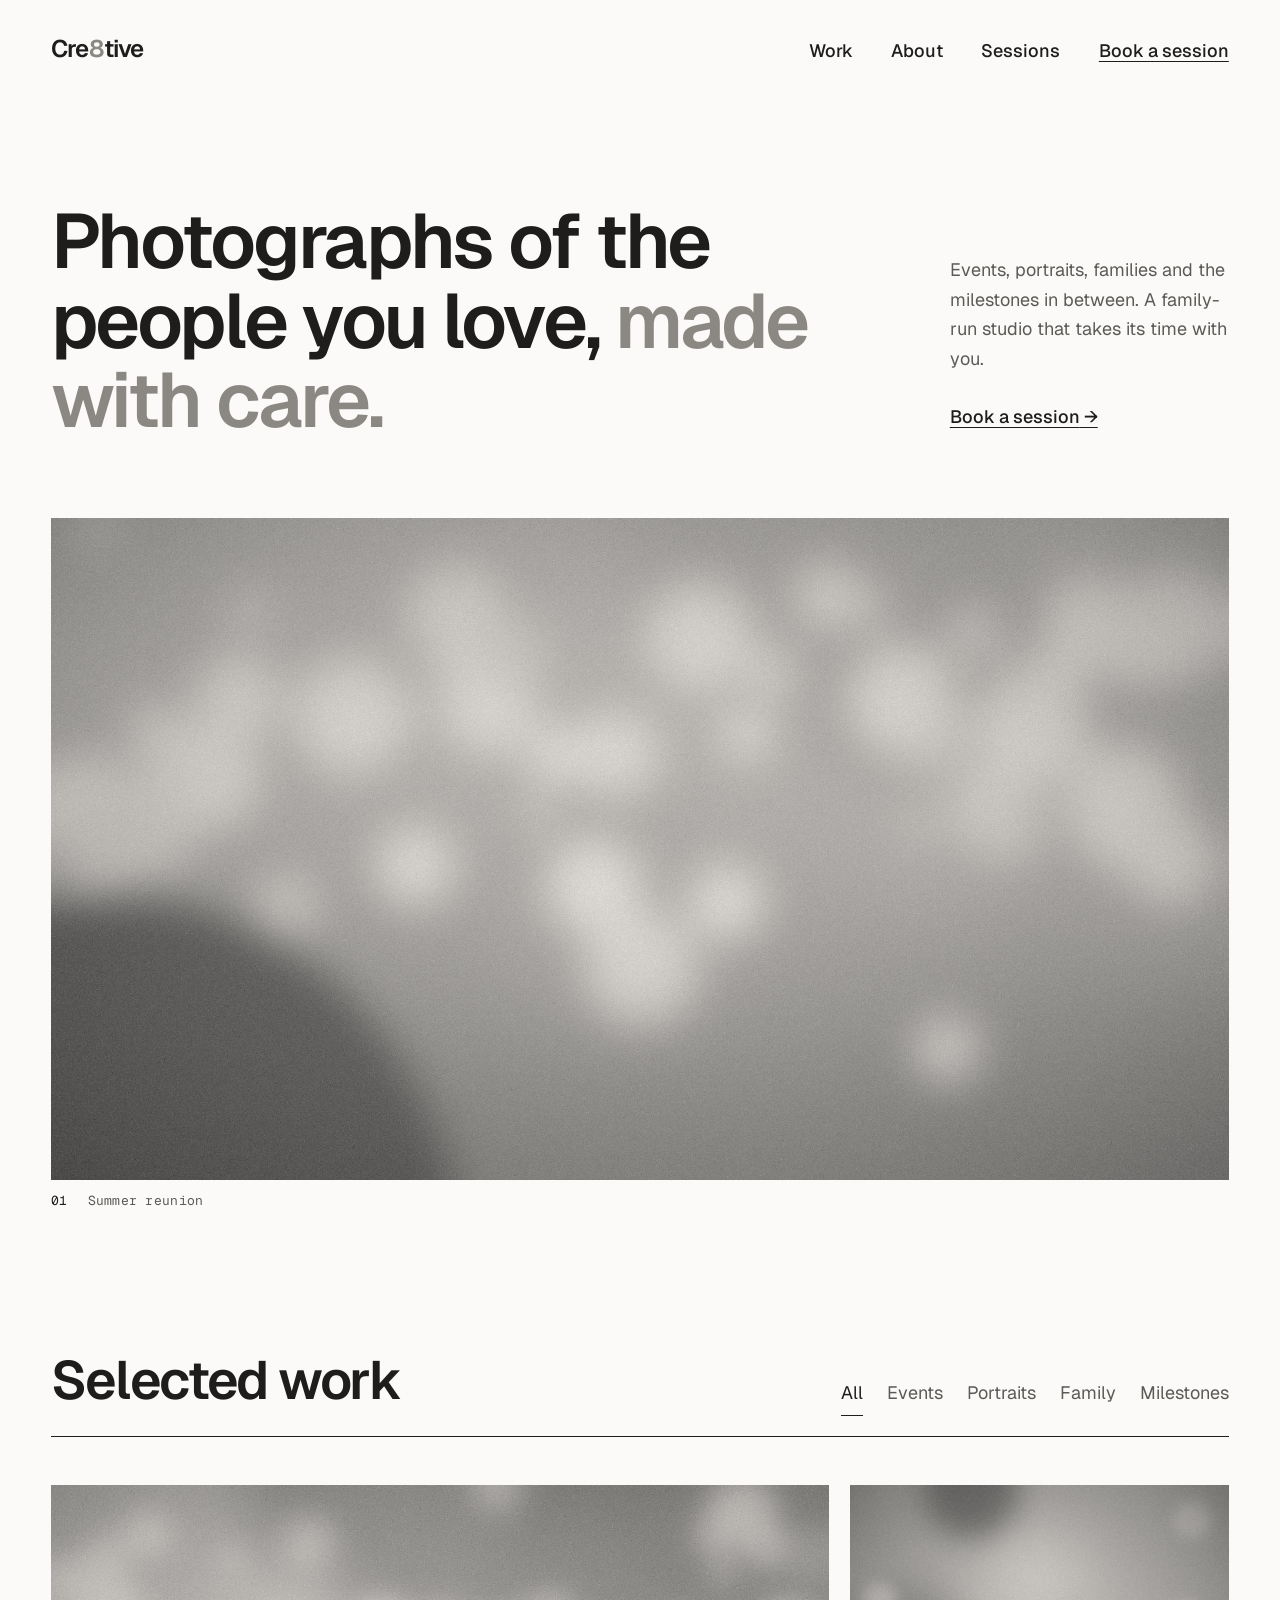
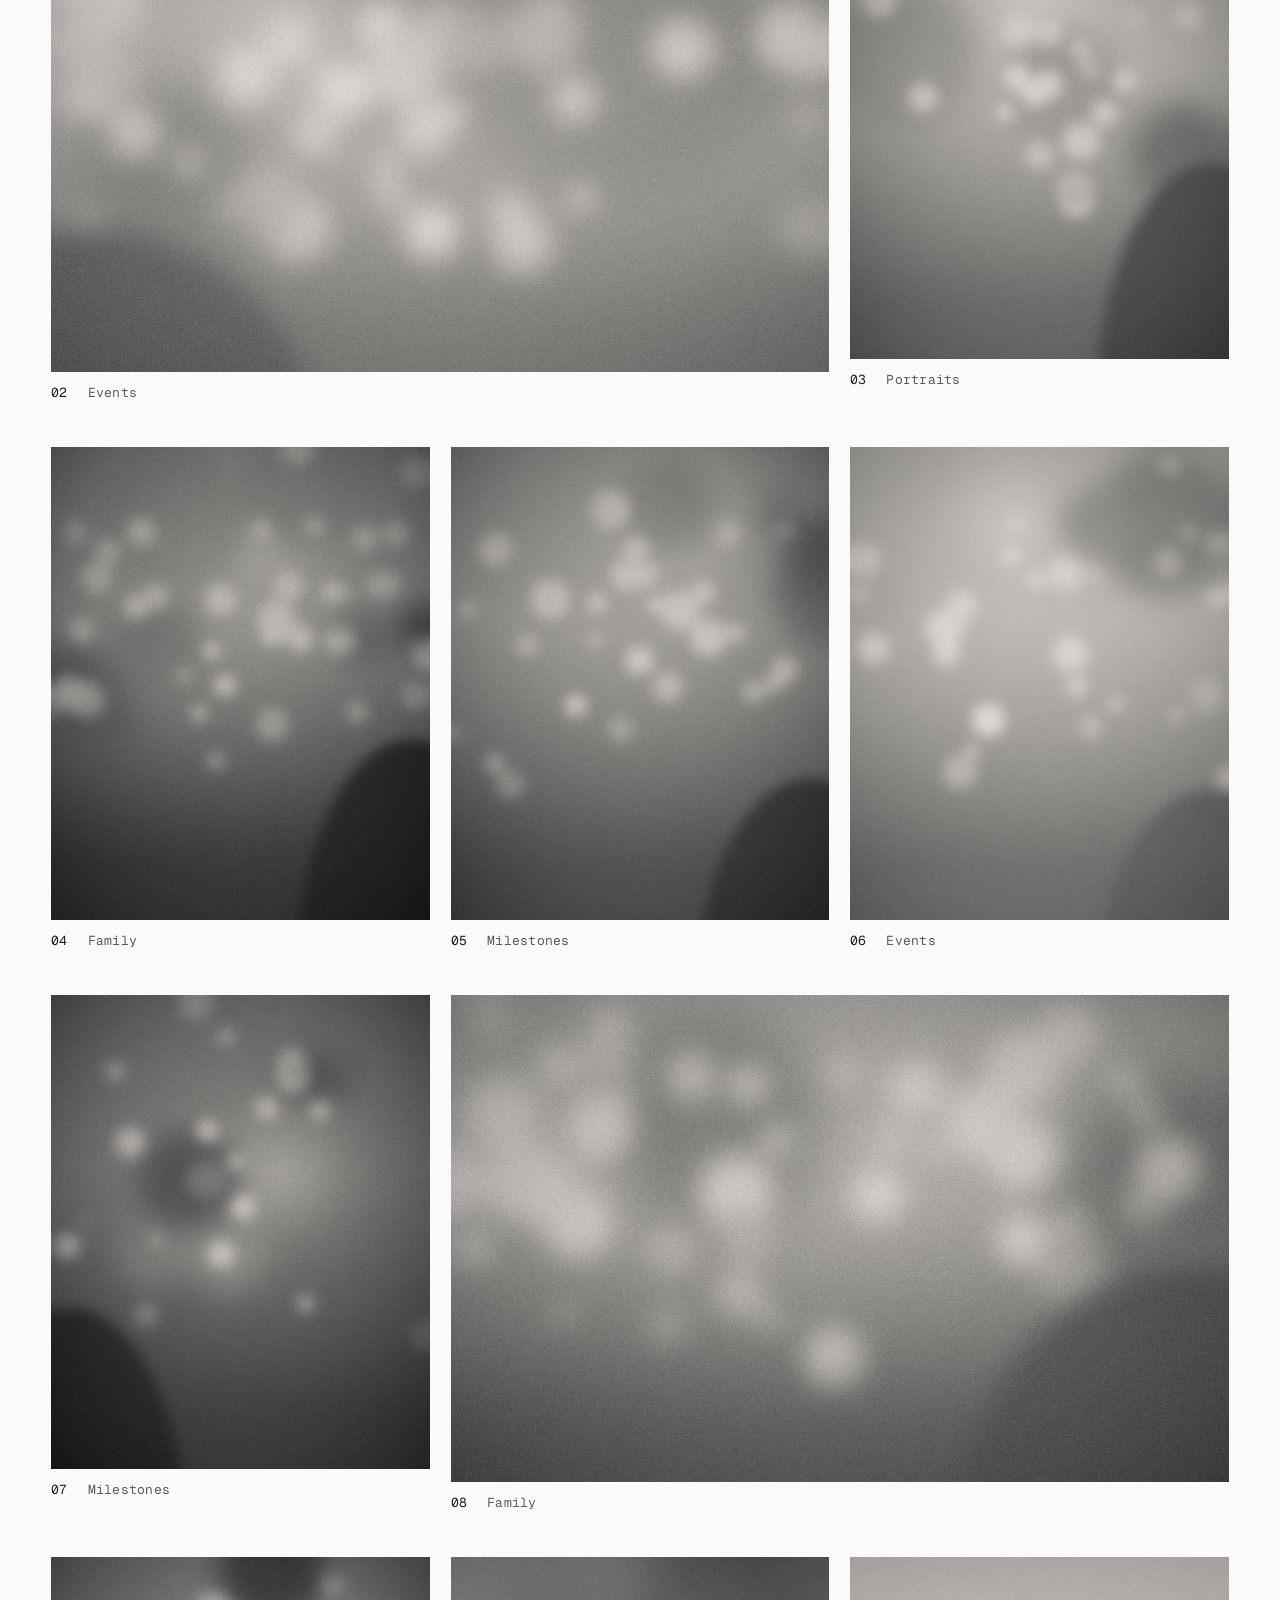
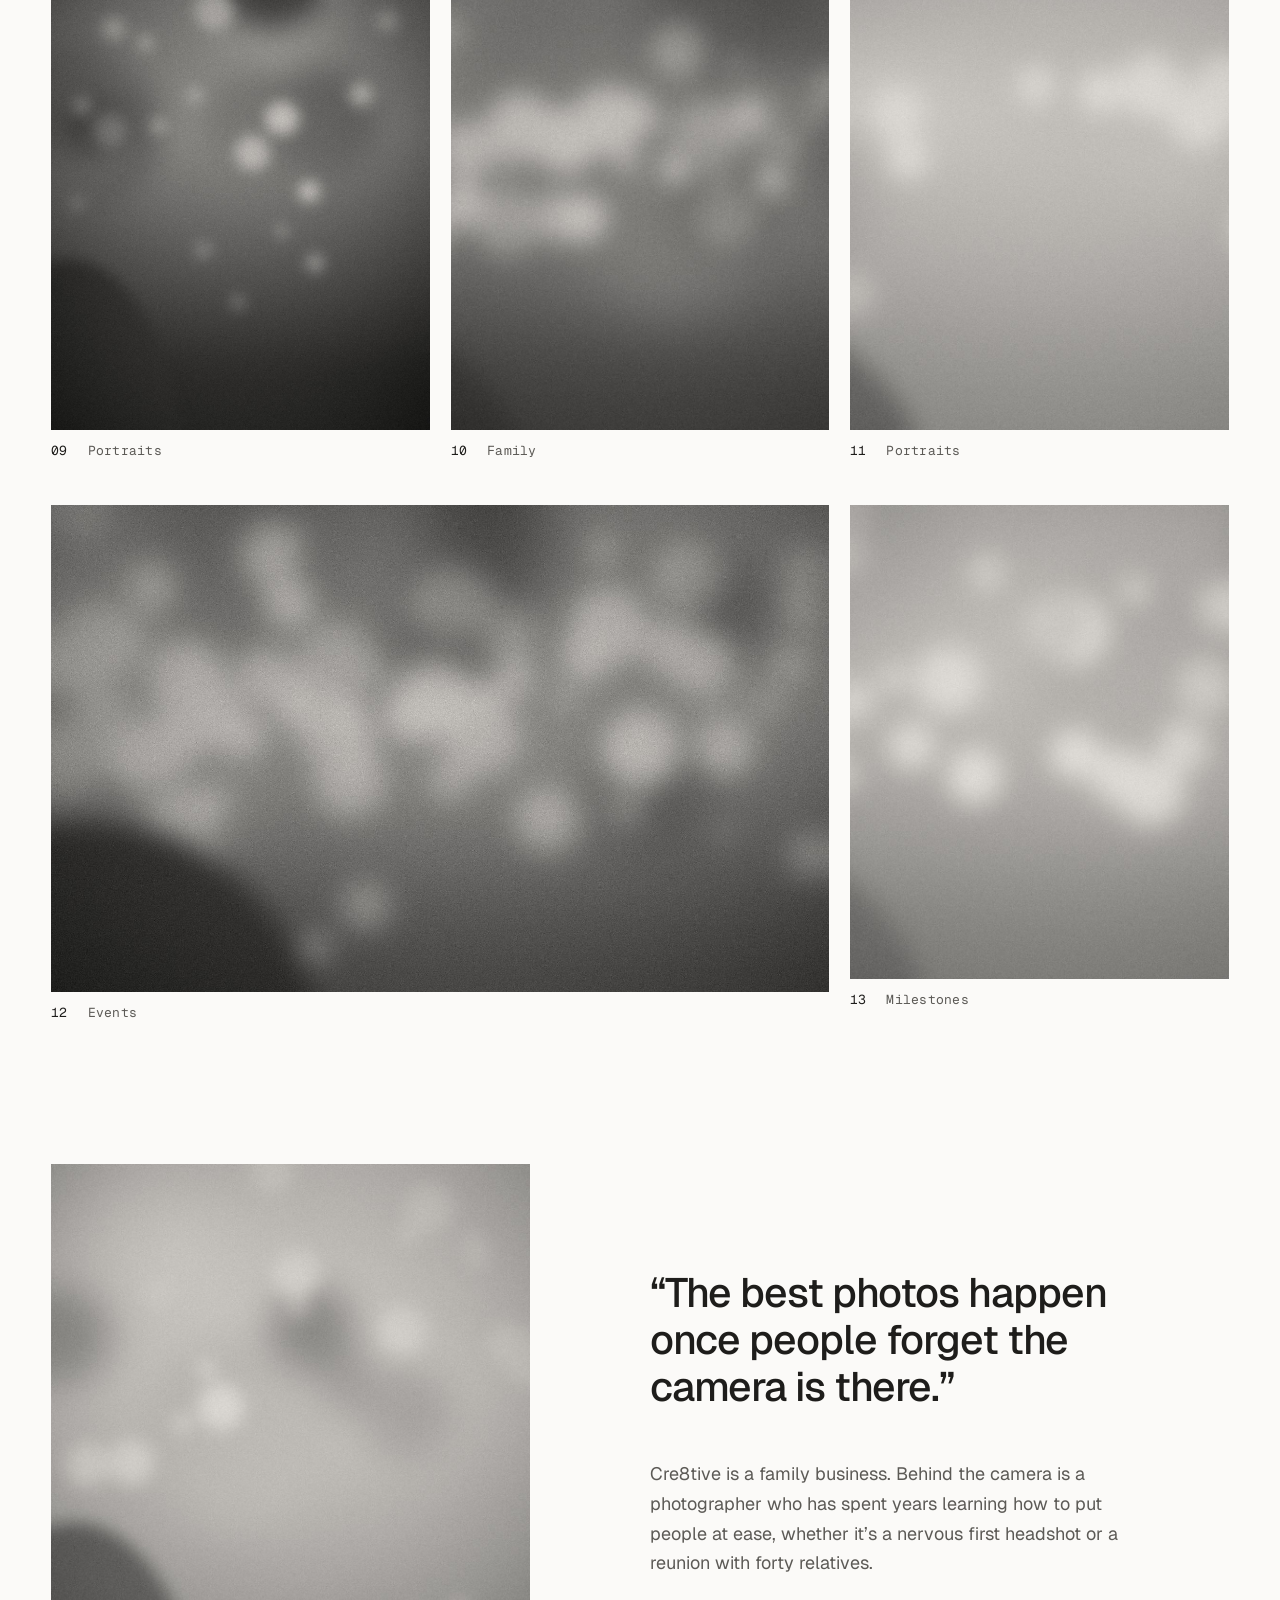
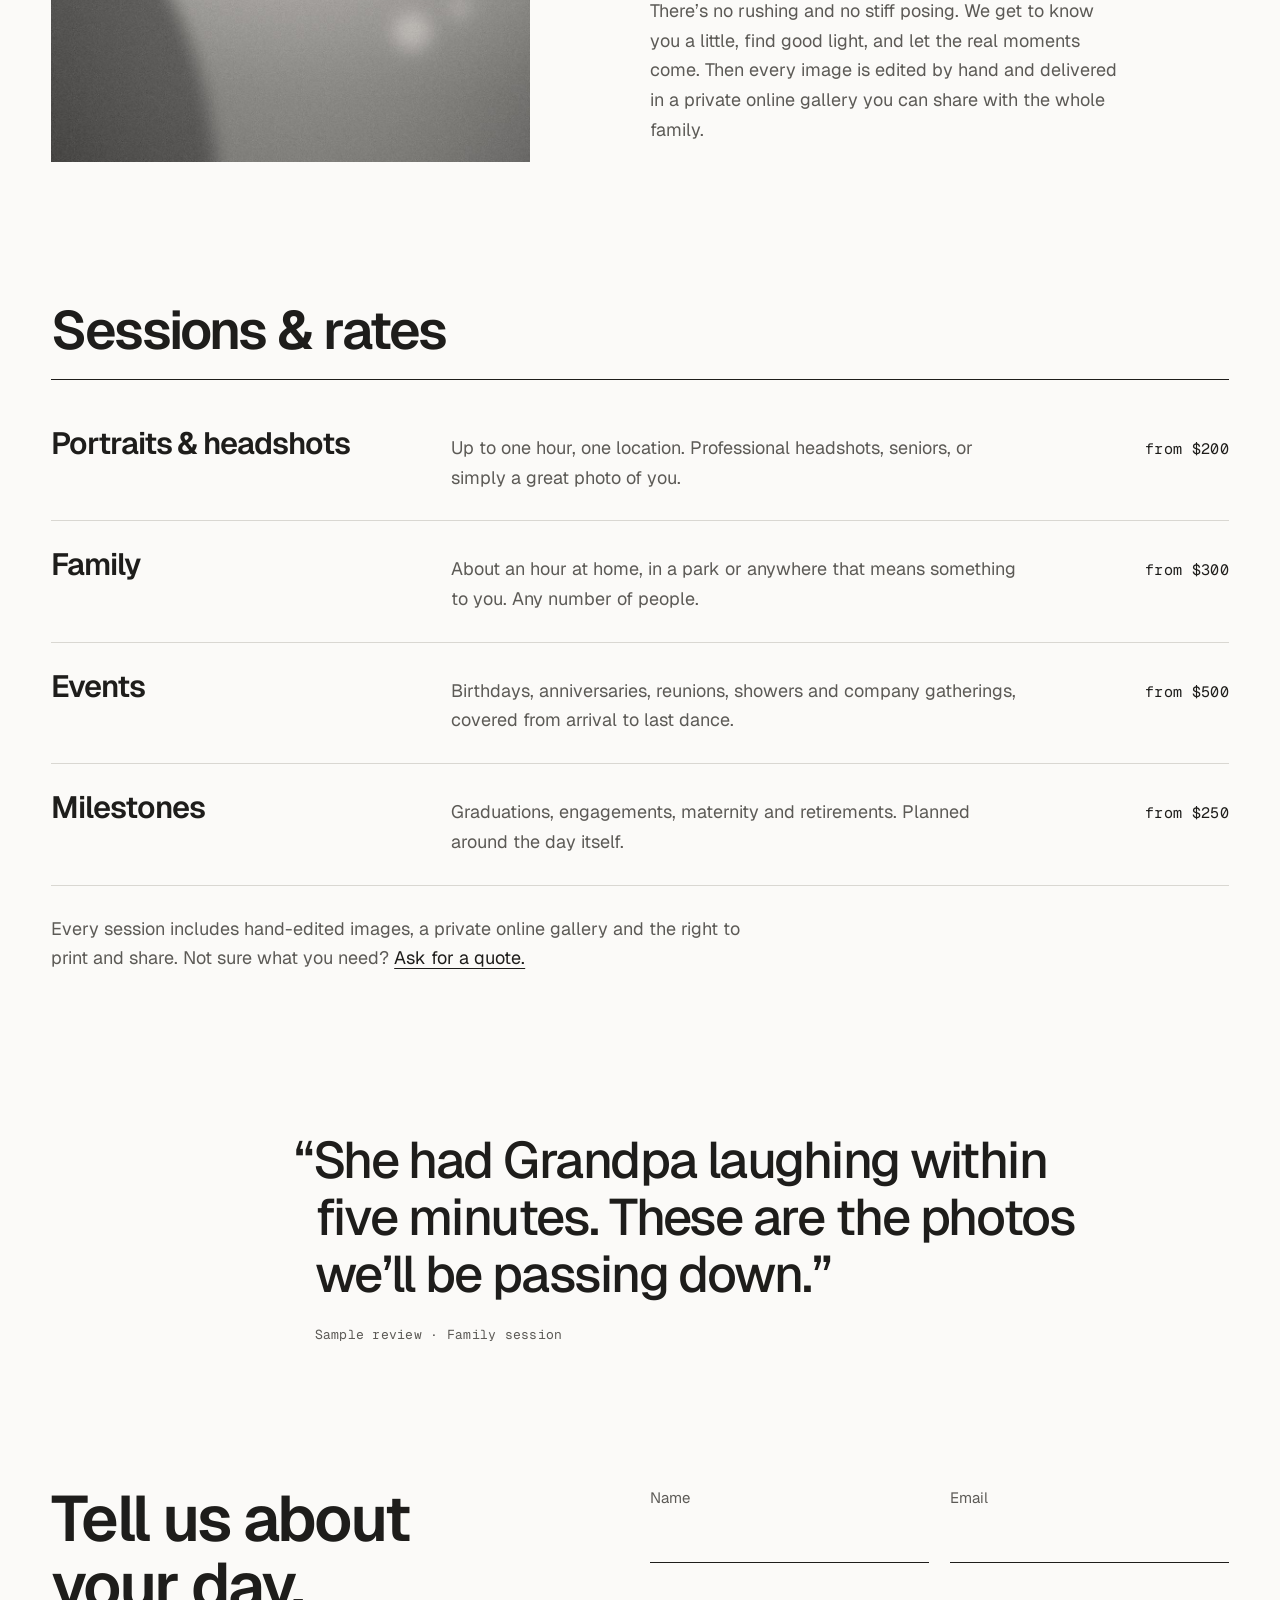
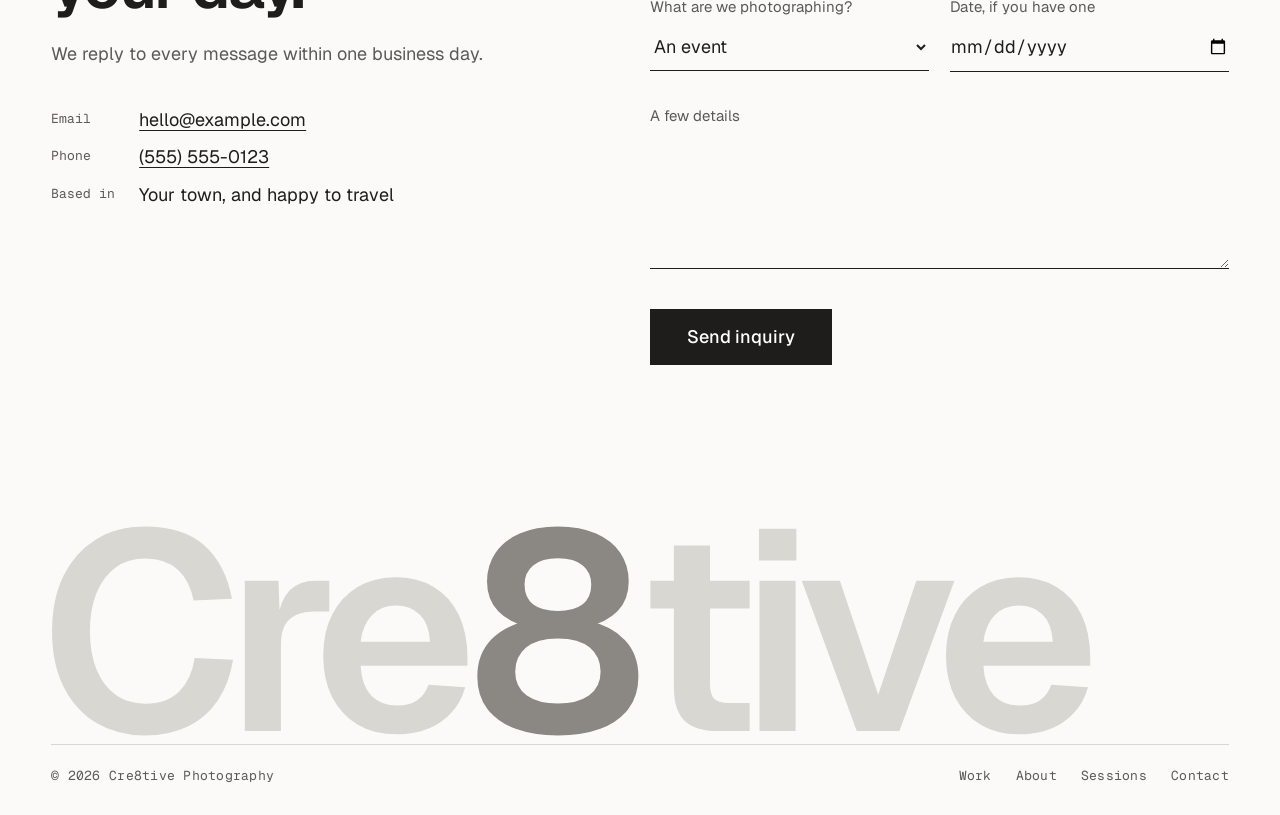
==== commit 5c8a189d: "Switch typography to Geist Replace Bodoni Moda, Archivo and IBM Plex Mono with Geist and Geist Mono " ====
--- a/index.html
+++ b/index.html
@@ -7,7 +7,7 @@
   <meta name="description" content="Cre8tive is a family-run photography business making portraits and documenting events, families and milestones.">
   <link rel="preconnect" href="https://fonts.googleapis.com">
   <link rel="preconnect" href="https://fonts.gstatic.com" crossorigin>
-  <link href="https://fonts.googleapis.com/css2?family=Bodoni+Moda:ital,opsz,wght@0,6..96,400;0,6..96,500;1,6..96,400&family=Archivo:wght@400;500;600&family=IBM+Plex+Mono:wght@400&display=swap" rel="stylesheet">
+  <link href="https://fonts.googleapis.com/css2?family=Geist:wght@400;500;600&family=Geist+Mono:wght@400&display=swap" rel="stylesheet">
   <link rel="stylesheet" href="css/styles.css">
 </head>
 <body>
--- a/css/styles.css
+++ b/css/styles.css
@@ -11,9 +11,9 @@
   --gray: #5c5a56;   /* secondary text, 6.9:1 on paper */
   --ink: #1e1d1b;
 
-  --display: "Bodoni Moda", "Didot", "Bodoni 72", Georgia, serif;
-  --text: "Archivo", "Helvetica Neue", Arial, sans-serif;
-  --mono: "IBM Plex Mono", "SFMono-Regular", Menlo, monospace;
+  --display: "Geist", -apple-system, BlinkMacSystemFont, "Segoe UI", sans-serif;
+  --text: "Geist", -apple-system, BlinkMacSystemFont, "Segoe UI", sans-serif;
+  --mono: "Geist Mono", "SFMono-Regular", Menlo, monospace;
 
   --gutter: clamp(16px, 4vw, 56px);
   --gap: clamp(12px, 1.6vw, 24px);
@@ -38,12 +38,13 @@
 h1, h2, h3 {
   margin: 0;
   font-family: var(--display);
-  font-weight: 400;
-  line-height: 1.05;
-  letter-spacing: -0.01em;
-}
-
-em { font-style: italic; }
+  font-weight: 600;
+  line-height: 1.04;
+  letter-spacing: -0.035em;
+}
+
+/* Headlines are two-tone (ink, then gray) instead of switching to italic. */
+em { font-style: normal; color: var(--mute); }
 
 p { margin: 0 0 1em; }
 
@@ -114,7 +115,9 @@
 
 .wordmark {
   font-family: var(--display);
-  font-size: 1.75rem;
+  font-size: 1.5rem;
+  font-weight: 600;
+  letter-spacing: -0.04em;
   line-height: 1;
   text-decoration: none;
 }
@@ -154,7 +157,7 @@
 
 .opening h1 {
   grid-column: 1 / span 9;
-  font-size: clamp(2.6rem, 7vw, 6.25rem);
+  font-size: clamp(2.5rem, 6vw, 5.25rem);
 }
 
 .opening-aside {
@@ -274,7 +277,8 @@
 .pull {
   margin: 0 0 1.2em;
   font-family: var(--display);
-  font-style: italic;
+  font-weight: 500;
+  letter-spacing: -0.025em;
   font-size: clamp(1.9rem, 3.2vw, 2.75rem);
   line-height: 1.15;
 }
@@ -324,6 +328,8 @@
   margin: 0 0 20px;
   font-family: var(--display);
   font-size: clamp(2rem, 4vw, 3.25rem);
+  font-weight: 500;
+  letter-spacing: -0.03em;
   line-height: 1.12;
   text-indent: -0.4em;
 }
@@ -443,6 +449,8 @@
   margin: 0 0 0 -0.04em;
   font-family: var(--display);
   font-size: 22vw;
+  font-weight: 600;
+  letter-spacing: -0.06em;
   line-height: 0.8;
   color: var(--rule);
   white-space: nowrap;
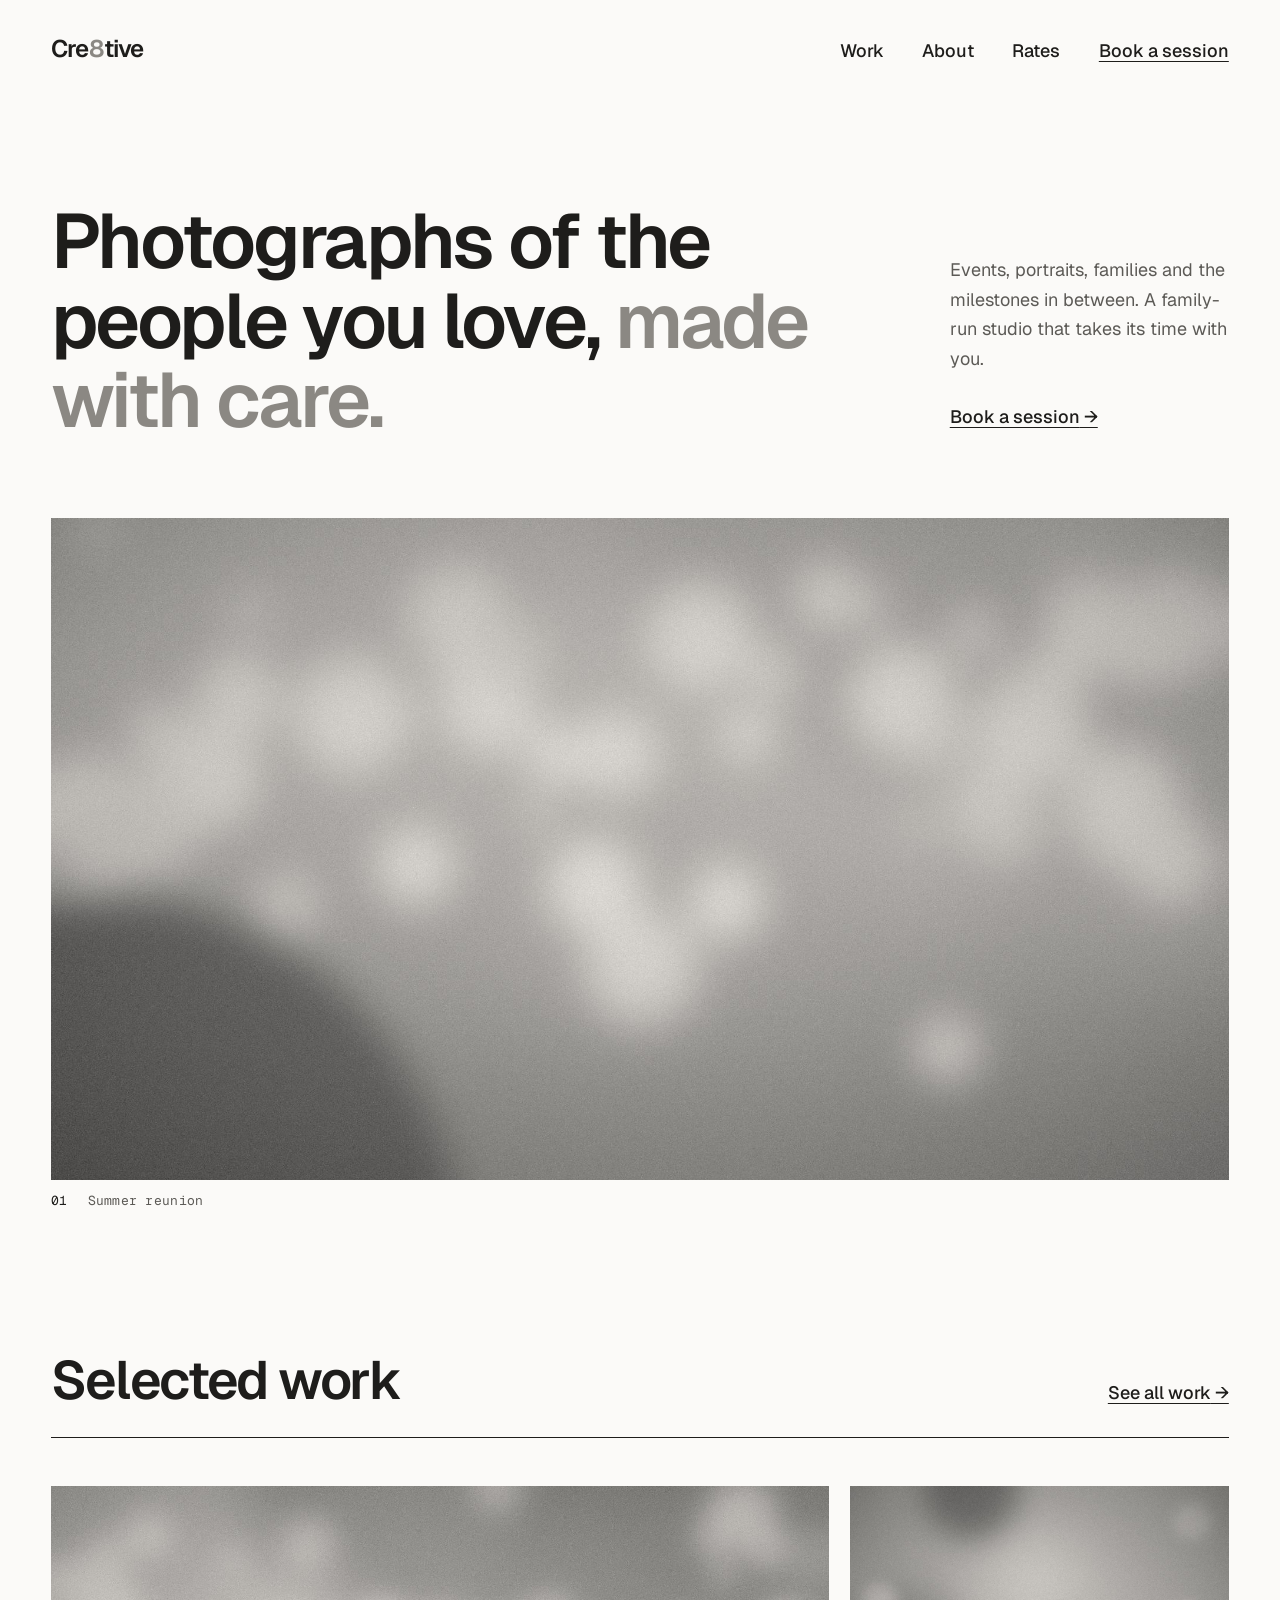
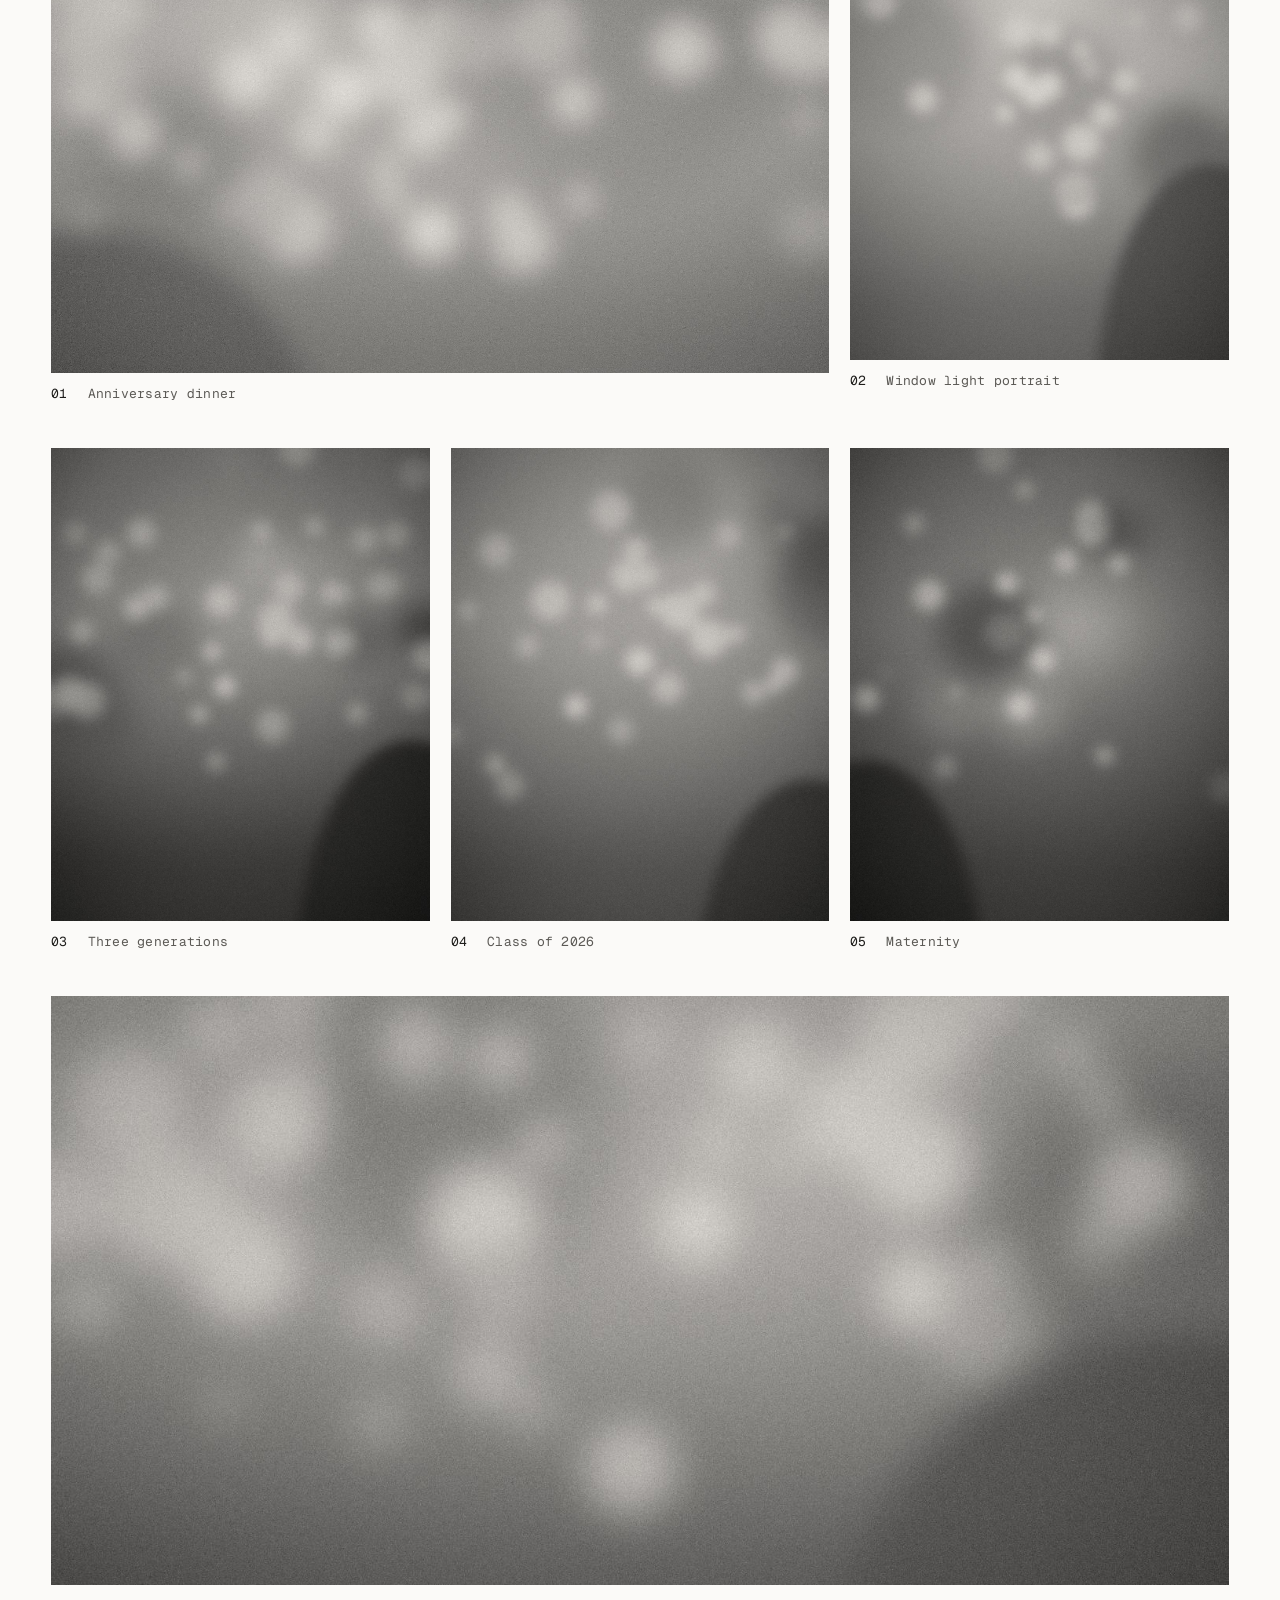
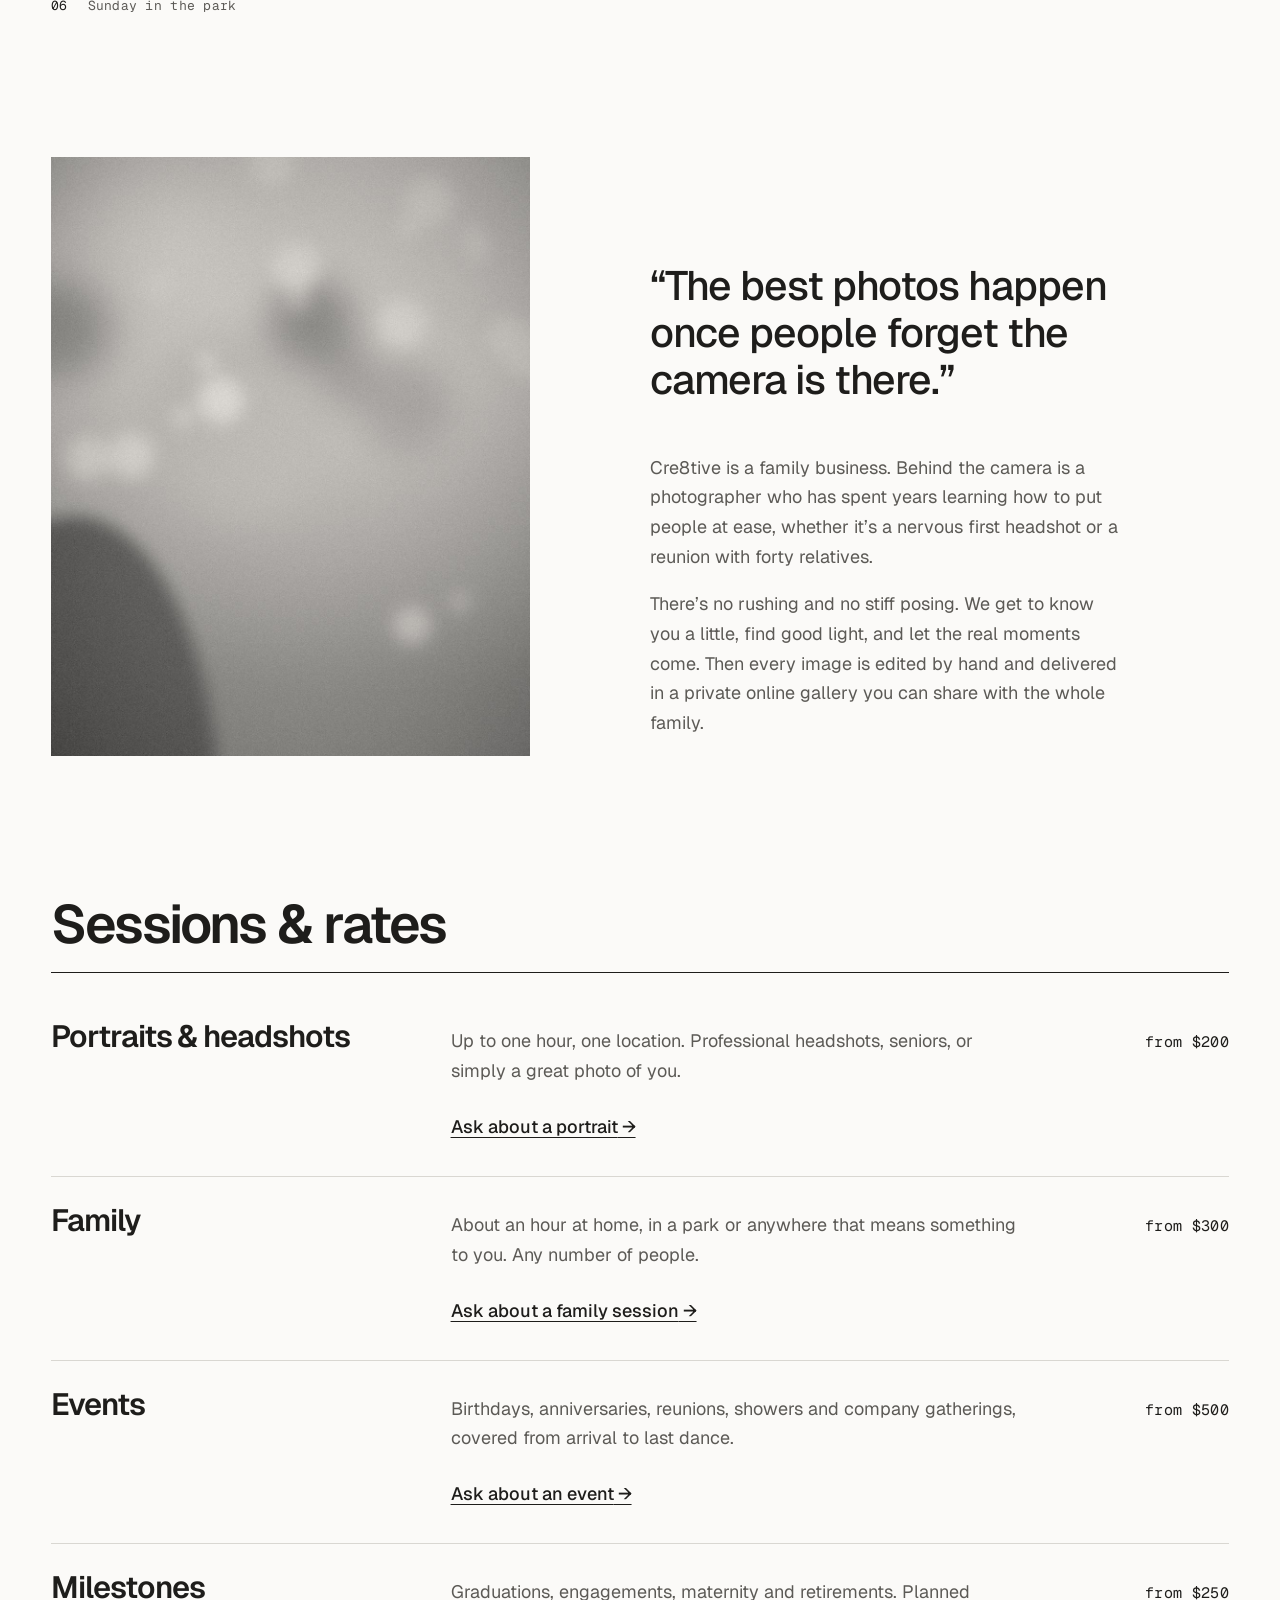
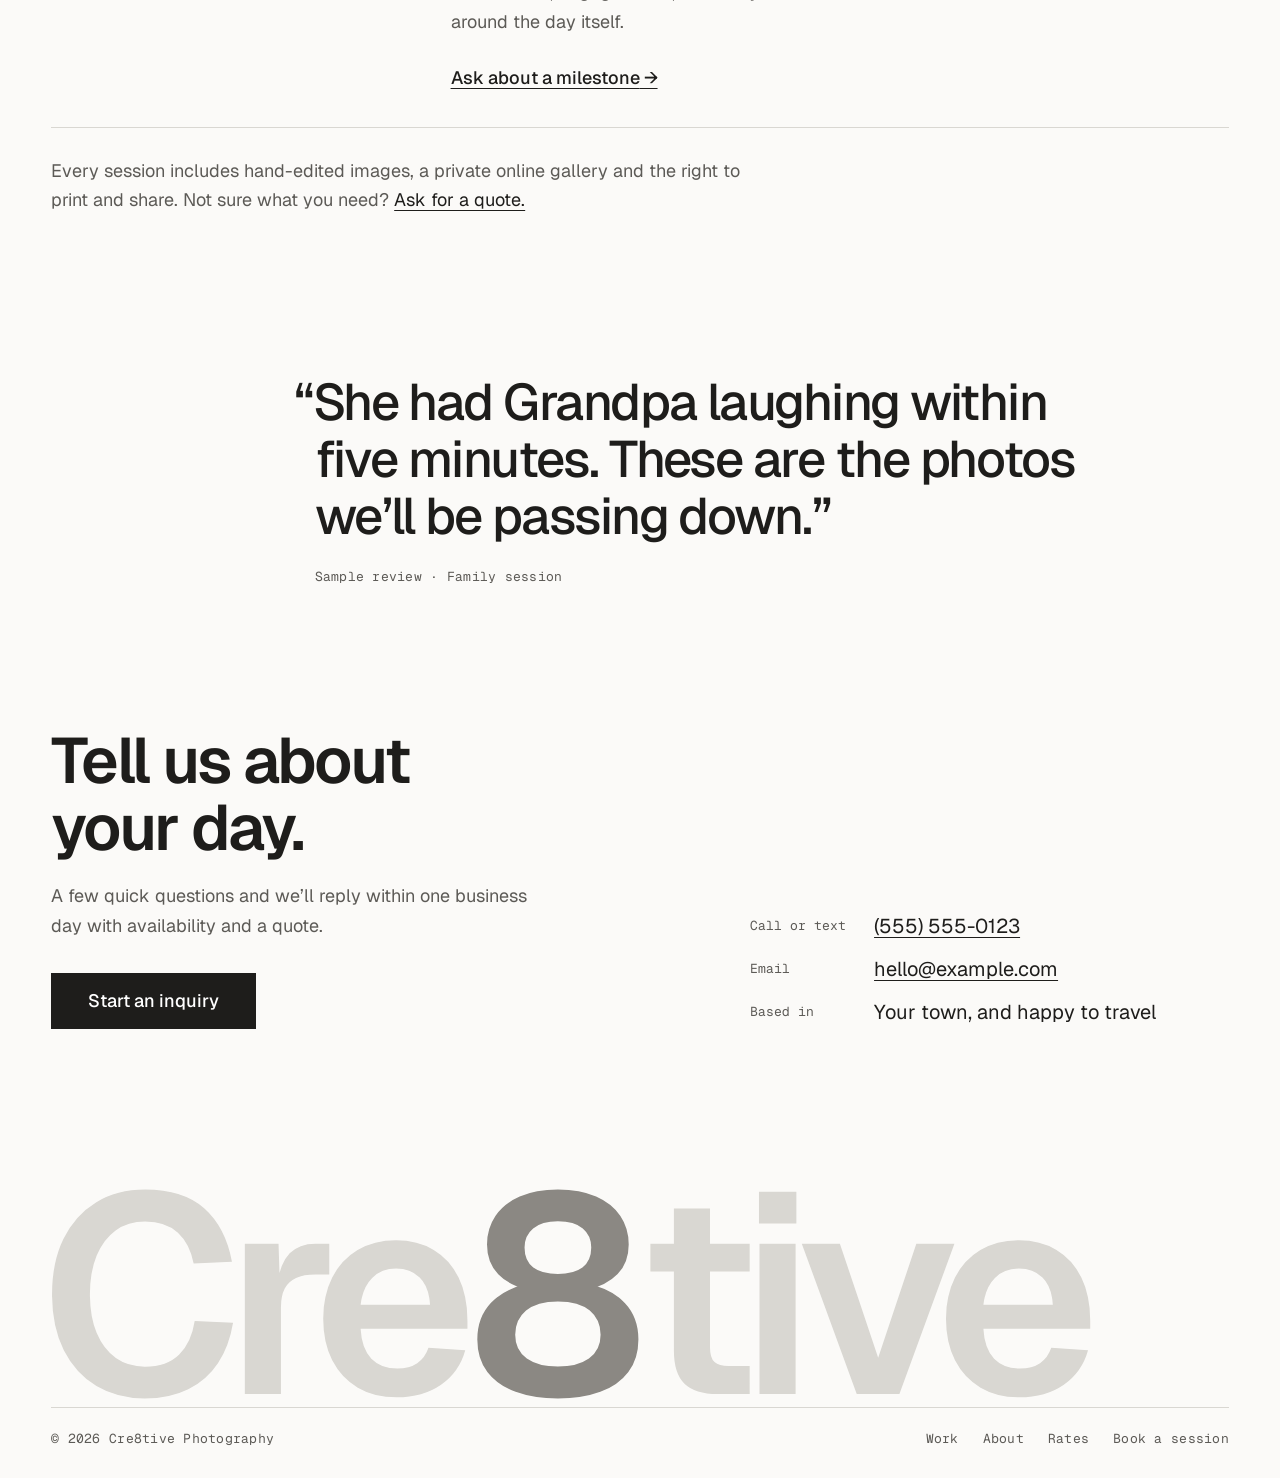
==== commit 92f007f9: "Add Work and Book pages, data-driven portfolio - work.html shows every photo with category filters a" ====
--- a/index.html
+++ b/index.html
@@ -17,10 +17,10 @@
     <a href="#top" class="wordmark" aria-label="Cre8tive, home">Cre<em>8</em>tive</a>
     <button class="menu-button" type="button" aria-expanded="false" aria-controls="site-nav">Menu</button>
     <nav id="site-nav" class="site-nav" aria-label="Main">
-      <a href="#work">Work</a>
+      <a href="work.html">Work</a>
       <a href="#about">About</a>
-      <a href="#sessions">Sessions</a>
-      <a href="#contact" class="nav-book">Book a session</a>
+      <a href="#sessions">Rates</a>
+      <a href="book.html" class="nav-book">Book a session</a>
     </nav>
   </header>
 
@@ -30,7 +30,7 @@
       <h1>Photographs of the people you love, <em>made with&nbsp;care.</em></h1>
       <div class="opening-aside">
         <p>Events, portraits, families and the milestones in between. A family-run studio that takes its time with you.</p>
-        <a href="#contact" class="arrow-link">Book a session</a>
+        <a href="book.html" class="arrow-link">Book a session</a>
       </div>
       <figure class="opening-image">
         <img src="images/hero.jpg" alt="A featured photograph from a recent session" width="2000" height="1250">
@@ -42,65 +42,10 @@
     <section id="work" class="block">
       <div class="block-head">
         <h2>Selected work</h2>
-        <div class="filters" role="group" aria-label="Show photos from">
-          <button type="button" class="filter" data-filter="all" aria-pressed="true">All</button>
-          <button type="button" class="filter" data-filter="events" aria-pressed="false">Events</button>
-          <button type="button" class="filter" data-filter="portraits" aria-pressed="false">Portraits</button>
-          <button type="button" class="filter" data-filter="family" aria-pressed="false">Family</button>
-          <button type="button" class="filter" data-filter="milestones" aria-pressed="false">Milestones</button>
-        </div>
+        <a href="work.html" class="arrow-link">See all work</a>
       </div>
-      <!-- Add a photo by copying one <li>. data-category must be events, portraits, family or milestones. -->
-      <ul class="sheet">
-        <li class="frame-item wide" data-category="events">
-          <button type="button" class="frame-open"><img src="images/portfolio/events-1.jpg" alt="Guests at an anniversary dinner" loading="lazy" width="1500" height="1000"></button>
-          <p class="caption"><span class="frame">02</span> Events</p>
-        </li>
-        <li class="frame-item" data-category="portraits">
-          <button type="button" class="frame-open"><img src="images/portfolio/portraits-1.jpg" alt="Portrait of a woman by a window" loading="lazy" width="1000" height="1250"></button>
-          <p class="caption"><span class="frame">03</span> Portraits</p>
-        </li>
-        <li class="frame-item" data-category="family">
-          <button type="button" class="frame-open"><img src="images/portfolio/family-2.jpg" alt="Three generations of a family outdoors" loading="lazy" width="1000" height="1250"></button>
-          <p class="caption"><span class="frame">04</span> Family</p>
-        </li>
-        <li class="frame-item" data-category="milestones">
-          <button type="button" class="frame-open"><img src="images/portfolio/milestones-1.jpg" alt="A graduate with their diploma" loading="lazy" width="1000" height="1250"></button>
-          <p class="caption"><span class="frame">05</span> Milestones</p>
-        </li>
-        <li class="frame-item" data-category="events">
-          <button type="button" class="frame-open"><img src="images/portfolio/events-2.jpg" alt="A toast at a birthday party" loading="lazy" width="1000" height="1250"></button>
-          <p class="caption"><span class="frame">06</span> Events</p>
-        </li>
-        <li class="frame-item" data-category="milestones">
-          <button type="button" class="frame-open"><img src="images/portfolio/milestones-3.jpg" alt="An expecting mother at sunset" loading="lazy" width="1000" height="1250"></button>
-          <p class="caption"><span class="frame">07</span> Milestones</p>
-        </li>
-        <li class="frame-item wide" data-category="family">
-          <button type="button" class="frame-open"><img src="images/portfolio/family-1.jpg" alt="A family walking together in a park" loading="lazy" width="1500" height="1000"></button>
-          <p class="caption"><span class="frame">08</span> Family</p>
-        </li>
-        <li class="frame-item" data-category="portraits">
-          <button type="button" class="frame-open"><img src="images/portfolio/portraits-2.jpg" alt="Senior portrait outdoors" loading="lazy" width="1000" height="1250"></button>
-          <p class="caption"><span class="frame">09</span> Portraits</p>
-        </li>
-        <li class="frame-item" data-category="family">
-          <button type="button" class="frame-open"><img src="images/portfolio/family-3.jpg" alt="Grandparents with their grandchildren" loading="lazy" width="1500" height="1000"></button>
-          <p class="caption"><span class="frame">10</span> Family</p>
-        </li>
-        <li class="frame-item" data-category="portraits">
-          <button type="button" class="frame-open"><img src="images/portfolio/portraits-3.jpg" alt="Headshot of a man in a suit" loading="lazy" width="1500" height="1000"></button>
-          <p class="caption"><span class="frame">11</span> Portraits</p>
-        </li>
-        <li class="frame-item wide" data-category="events">
-          <button type="button" class="frame-open"><img src="images/portfolio/events-3.jpg" alt="Dancing at a company celebration" loading="lazy" width="1500" height="1000"></button>
-          <p class="caption"><span class="frame">12</span> Events</p>
-        </li>
-        <li class="frame-item" data-category="milestones">
-          <button type="button" class="frame-open"><img src="images/portfolio/milestones-2.jpg" alt="An engaged couple laughing" loading="lazy" width="1500" height="1000"></button>
-          <p class="caption"><span class="frame">13</span> Milestones</p>
-        </li>
-      </ul>
+      <!-- Photos come from data/portfolio.js (the ones marked featured) -->
+      <ul class="sheet" data-gallery="featured"></ul>
     </section>
 
     <!-- About -->
@@ -128,24 +73,28 @@
           <h3>Portraits &amp; headshots</h3>
           <p>Up to one hour, one location. Professional headshots, seniors, or simply a great photo of you.</p>
           <p class="rate">from $200</p>
+          <a href="book.html?type=portrait" class="rate-book">Ask about a portrait</a>
         </li>
         <li>
           <h3>Family</h3>
           <p>About an hour at home, in a park or anywhere that means something to you. Any number of people.</p>
           <p class="rate">from $300</p>
+          <a href="book.html?type=family" class="rate-book">Ask about a family session</a>
         </li>
         <li>
           <h3>Events</h3>
           <p>Birthdays, anniversaries, reunions, showers and company gatherings, covered from arrival to last dance.</p>
           <p class="rate">from $500</p>
+          <a href="book.html?type=event" class="rate-book">Ask about an event</a>
         </li>
         <li>
           <h3>Milestones</h3>
           <p>Graduations, engagements, maternity and retirements. Planned around the day itself.</p>
           <p class="rate">from $250</p>
+          <a href="book.html?type=milestone" class="rate-book">Ask about a milestone</a>
         </li>
       </ul>
-      <p class="rates-note">Every session includes hand-edited images, a private online gallery and the right to print and share. Not sure what you need? <a href="#contact">Ask for a quote.</a></p>
+      <p class="rates-note">Every session includes hand-edited images, a private online gallery and the right to print and share. Not sure what you need? <a href="book.html">Ask for a quote.</a></p>
     </section>
 
     <!-- Kind words -->
@@ -162,49 +111,18 @@
     <section id="contact" class="block contact">
       <div class="contact-intro">
         <h2>Tell us about your day.</h2>
-        <p>We reply to every message within one business day.</p>
-        <!-- TODO: Replace with the real email, phone and service area. -->
-        <dl>
-          <dt>Email</dt>
-          <dd><a href="mailto:hello@example.com">hello@example.com</a></dd>
-          <dt>Phone</dt>
-          <dd><a href="tel:+15555550123">(555) 555-0123</a></dd>
-          <dt>Based in</dt>
-          <dd>Your town, and happy to travel</dd>
-        </dl>
+        <p>A few quick questions and we&rsquo;ll reply within one business day with availability and a quote.</p>
+        <a href="book.html" class="send">Start an inquiry</a>
       </div>
-      <form class="inquiry" id="inquiry" data-email="hello@example.com" novalidate>
-        <div class="field">
-          <label for="name">Name</label>
-          <input id="name" name="name" type="text" autocomplete="name" required>
-        </div>
-        <div class="field">
-          <label for="email">Email</label>
-          <input id="email" name="email" type="email" autocomplete="email" required>
-        </div>
-        <div class="field">
-          <label for="type">What are we photographing?</label>
-          <select id="type" name="type">
-            <option>An event</option>
-            <option>A portrait or headshot</option>
-            <option>My family</option>
-            <option>A milestone</option>
-            <option>Something else</option>
-          </select>
-        </div>
-        <div class="field">
-          <label for="date">Date, if you have one</label>
-          <input id="date" name="date" type="date">
-        </div>
-        <div class="field field-full">
-          <label for="message">A few details</label>
-          <textarea id="message" name="message" rows="4" required></textarea>
-        </div>
-        <div class="field-full form-foot">
-          <button type="submit" class="send">Send inquiry</button>
-          <p class="form-status" role="status" aria-live="polite"></p>
-        </div>
-      </form>
+      <!-- TODO: Replace with the real email, phone and service area. -->
+      <dl class="contact-details">
+        <dt>Call or text</dt>
+        <dd><a href="tel:+15555550123">(555) 555-0123</a></dd>
+        <dt>Email</dt>
+        <dd><a href="mailto:hello@example.com">hello@example.com</a></dd>
+        <dt>Based in</dt>
+        <dd>Your town, and happy to travel</dd>
+      </dl>
     </section>
   </main>
 
@@ -213,10 +131,10 @@
     <div class="colophon-row">
       <p>&copy; <span id="year">2026</span> Cre8tive Photography</p>
       <nav aria-label="Footer">
-        <a href="#work">Work</a>
+        <a href="work.html">Work</a>
         <a href="#about">About</a>
-        <a href="#sessions">Sessions</a>
-        <a href="#contact">Contact</a>
+        <a href="#sessions">Rates</a>
+        <a href="book.html">Book a session</a>
       </nav>
     </div>
   </footer>
@@ -226,11 +144,14 @@
     <div class="viewer-bar">
       <button type="button" class="viewer-prev">Previous</button>
       <span class="viewer-count" aria-live="polite"></span>
+      <span class="viewer-caption"></span>
       <button type="button" class="viewer-next">Next</button>
       <button type="button" class="viewer-close">Close</button>
     </div>
   </div>
 
-  <script src="js/main.js"></script>
+  <script src="data/portfolio.js"></script>
+  <script src="js/site.js"></script>
+  <script src="js/gallery.js"></script>
 </body>
 </html>
--- a/css/styles.css
+++ b/css/styles.css
@@ -203,33 +203,50 @@
 
 /* Work ------------------------------------------------------------------ */
 
-.filters { display: flex; flex-wrap: wrap; gap: 4px 24px; }
-
-.filter {
+.tabs {
+  display: flex;
+  flex-wrap: wrap;
+  gap: 4px 28px;
+  margin-bottom: clamp(28px, 4vw, 48px);
+  padding-bottom: 12px;
+  border-bottom: 1px solid var(--ink);
+}
+
+.tabs button {
   padding: 8px 0;
   border: 0;
-  border-bottom: 1px solid transparent;
+  border-bottom: 2px solid transparent;
   background: none;
   color: var(--gray);
+  font-weight: 500;
   cursor: pointer;
 }
 
-.filter:hover { color: var(--ink); }
-
-.filter[aria-pressed="true"] {
+.tabs button:hover { color: var(--ink); }
+
+.tabs button[aria-pressed="true"] {
   color: var(--ink);
   border-bottom-color: var(--ink);
 }
 
+.tabs .count {
+  margin-left: 2px;
+  font-family: var(--mono);
+  font-size: 0.75rem;
+  vertical-align: super;
+}
+
+/* js/gallery.js arranges prints into full rows and sets each one's span. */
 .sheet {
   display: grid;
   grid-template-columns: repeat(12, 1fr);
   gap: clamp(28px, 3.4vw, 48px) var(--gap);
 }
 
-.frame-item { grid-column: span 4; }
-.frame-item.wide { grid-column: span 8; }
-.frame-item[hidden] { display: none; }
+.span-4 { grid-column: span 4; }
+.span-6 { grid-column: span 6; }
+.span-8 { grid-column: span 8; }
+.span-12 { grid-column: span 12; }
 
 .frame-open {
   display: block;
@@ -240,7 +257,7 @@
   cursor: zoom-in;
 }
 
-/* Every frame in a row shares a height: a 4-column print is 4:5, an 8-column print 8:5. */
+/* Prints in a row share a height: a 4-column print is 4:5, an 8-column print 8:5. */
 .frame-open img {
   width: 100%;
   aspect-ratio: 4 / 5;
@@ -248,13 +265,14 @@
   transition: opacity 0.25s;
 }
 
-.wide .frame-open img { aspect-ratio: 8 / 5; }
+.span-8 .frame-open img { aspect-ratio: 8 / 5; }
+.span-6 .frame-open img { aspect-ratio: 3 / 2; }
+.span-6.is-tall .frame-open img { aspect-ratio: 6 / 5; }
+.span-12 .frame-open img { aspect-ratio: 2 / 1; }
 
 .frame-open:hover img { opacity: 0.88; }
 
-/* While filtering, show the prints as even thirds so rows never leave gaps. */
-.sheet.is-filtered .frame-item { grid-column: span 4; }
-.sheet.is-filtered .frame-open img { aspect-ratio: 4 / 5; }
+.sheet-empty { color: var(--gray); }
 
 .caption { margin: 10px 0 0; }
 
@@ -307,6 +325,15 @@
   color: var(--ink);
   text-align: right;
 }
+
+.rate-book {
+  grid-column: 2;
+  justify-self: start;
+  padding: 6px 0;
+  font-weight: 500;
+}
+
+.rate-book::after { content: " \2192"; }
 
 .rates-note {
   max-width: 40em;
@@ -350,31 +377,25 @@
   font-size: clamp(2.4rem, 5vw, 4.25rem);
 }
 
-.contact-intro > p { color: var(--gray); }
-
-.contact-intro dl {
+.contact-intro > p { max-width: 30em; margin-bottom: 32px; color: var(--gray); }
+
+.contact-details {
+  grid-column: 8 / -1;
+  align-self: end;
   display: grid;
   grid-template-columns: auto 1fr;
-  gap: 8px 24px;
-  margin: 36px 0 0;
-}
-
-.contact-intro dt {
+  gap: 10px 28px;
+  margin: 0;
+}
+
+.contact-details dt {
   font-family: var(--mono);
   font-size: 0.8125rem;
-  line-height: 2.2;
+  line-height: 2.4;
   color: var(--gray);
 }
 
-.contact-intro dd { margin: 0; }
-
-.inquiry {
-  grid-column: 7 / -1;
-  display: grid;
-  grid-template-columns: 1fr 1fr;
-  gap: 32px var(--gap);
-  align-content: start;
-}
+.contact-details dd { margin: 0; font-size: 1.25rem; }
 
 .field-full { grid-column: 1 / -1; }
 
@@ -421,8 +442,12 @@
 }
 
 .send {
+  display: inline-flex;
+  align-items: center;
+  justify-content: center;
   min-height: 56px;
   padding: 0 36px;
+  text-decoration: none;
   border: 1px solid var(--ink);
   border-radius: 0;
   background: var(--ink);
@@ -433,9 +458,190 @@
 }
 
 .send:hover { background: var(--white); color: var(--ink); }
+.send:disabled { opacity: 0.6; cursor: progress; }
 
 .form-status { flex: 1; min-width: 14em; margin: 0; }
 .form-status.is-error { color: #a33a2c; }
+
+/* Inner pages ----------------------------------------------------------- */
+
+.page { padding: clamp(56px, 8vw, 112px) var(--gutter) 0; }
+
+.page-head {
+  max-width: 900px;
+  margin-bottom: clamp(40px, 6vw, 72px);
+}
+
+.page-head h1 {
+  margin-bottom: 20px;
+  font-size: clamp(2.4rem, 5.2vw, 4.5rem);
+}
+
+.page-head p { max-width: 34em; color: var(--gray); font-size: 1.25rem; }
+
+.page .block { padding-left: 0; padding-right: 0; }
+
+.next-step h2 { margin-bottom: 12px; font-size: clamp(2rem, 4vw, 3rem); }
+.next-step p { color: var(--gray); margin-bottom: 28px; }
+
+/* Booking --------------------------------------------------------------- */
+
+.booking {
+  display: grid;
+  grid-template-columns: repeat(12, 1fr);
+  column-gap: var(--gap);
+  align-items: start;
+}
+
+.booking-form,
+.thanks { grid-column: 1 / span 8; grid-row: 1; }
+
+.booking-aside {
+  grid-column: 10 / -1;
+  grid-row: 1;
+  position: sticky;
+  top: 32px;
+}
+
+.booking-aside h2 {
+  margin-bottom: 10px;
+  font-size: 1.375rem;
+  letter-spacing: -0.02em;
+}
+
+.booking-aside p { color: var(--gray); margin-bottom: 36px; }
+.booking-aside a { color: var(--ink); }
+.big-link { font-size: 1.5rem; font-weight: 600; letter-spacing: -0.02em; }
+
+.group {
+  min-width: 0;
+  margin: 0 0 56px;
+  padding: 0;
+  border: 0;
+}
+
+.group[hidden] { display: none; }
+
+.group legend {
+  width: 100%;
+  margin-bottom: 24px;
+  padding: 0 0 12px;
+  border-bottom: 1px solid var(--ink);
+  font-size: 1.5rem;
+  font-weight: 600;
+  letter-spacing: -0.025em;
+}
+
+.choices {
+  display: grid;
+  grid-template-columns: 1fr 1fr;
+  gap: 12px;
+}
+
+.choice { position: relative; margin: 0; cursor: pointer; }
+
+.choice input {
+  position: absolute;
+  opacity: 0;
+  pointer-events: none;
+}
+
+.choice span {
+  display: block;
+  height: 100%;
+  padding: 18px 20px;
+  border: 1px solid var(--rule);
+  background: var(--white);
+  color: var(--gray);
+  font-size: 1rem;
+  line-height: 1.45;
+  transition: border-color 0.15s;
+}
+
+.choice b {
+  display: block;
+  margin-bottom: 2px;
+  color: var(--ink);
+  font-size: 1.125rem;
+  font-weight: 600;
+}
+
+.choice:hover span { border-color: var(--mute); }
+
+.choice input:checked + span {
+  border-color: var(--ink);
+  box-shadow: inset 0 0 0 1px var(--ink);
+}
+
+.choice input:focus-visible + span { outline: 2px solid var(--ink); outline-offset: 3px; }
+
+.choice input[aria-invalid="true"] + span { border-color: #a33a2c; }
+
+.fields {
+  display: grid;
+  grid-template-columns: 1fr 1fr;
+  gap: 32px var(--gap);
+}
+
+label span { color: var(--mute); }
+
+.checks { display: flex; flex-wrap: wrap; align-items: center; gap: 4px 24px; }
+
+.checks-label {
+  flex-basis: 100%;
+  font-size: 0.9375rem;
+  color: var(--gray);
+}
+
+.checks label {
+  display: inline-flex;
+  align-items: center;
+  gap: 10px;
+  min-height: 44px;
+  margin: 0;
+  font-size: 1.0625rem;
+  color: var(--ink);
+  cursor: pointer;
+}
+
+.checks input {
+  width: 22px;
+  height: 22px;
+  min-height: 0;
+  margin: 0;
+  accent-color: var(--ink);
+}
+
+.trap {
+  position: absolute;
+  left: -10000px;
+  width: 1px;
+  height: 1px;
+  overflow: hidden;
+}
+
+.thanks h2 { margin-bottom: 20px; font-size: clamp(2.4rem, 5vw, 4rem); }
+.thanks p { max-width: 32em; color: var(--gray); font-size: 1.1875rem; }
+.thanks .arrow-link { color: var(--ink); }
+.thanks:focus { outline: none; }
+
+/* FAQ ------------------------------------------------------------------- */
+
+.faq-list {
+  display: grid;
+  grid-template-columns: 1fr 1fr;
+  gap: 36px var(--gap);
+  margin: 0;
+}
+
+.faq-list dt {
+  margin-bottom: 8px;
+  font-size: 1.25rem;
+  font-weight: 600;
+  letter-spacing: -0.02em;
+}
+
+.faq-list dd { margin: 0; max-width: 32em; color: var(--gray); }
 
 /* Colophon -------------------------------------------------------------- */
 
@@ -511,6 +717,9 @@
 
 .viewer-close { margin-left: 20px; }
 
+.viewer-caption { color: var(--gray); }
+.viewer-caption:empty { display: none; }
+
 /* Smaller screens ------------------------------------------------------- */
 
 @media (max-width: 900px) {
@@ -518,11 +727,13 @@
   .opening-aside { grid-column: 1 / -1; max-width: 32em; margin-top: 28px; }
 
   .sheet { grid-template-columns: repeat(2, 1fr); }
-  .frame-item,
-  .sheet.is-filtered .frame-item { grid-column: span 1; }
-  .frame-item.wide { grid-column: 1 / -1; }
-  .sheet.is-filtered .frame-item.wide { grid-column: span 1; }
-  .wide .frame-open img { aspect-ratio: 3 / 2; }
+  .span-4,
+  .span-6 { grid-column: span 1; }
+  .span-8,
+  .span-12 { grid-column: 1 / -1; }
+  .span-8 .frame-open img,
+  .span-12 .frame-open img { aspect-ratio: 3 / 2; }
+  .span-6 .frame-open img { aspect-ratio: 4 / 5; }
 
   .about-image { grid-column: 1 / span 10; }
   .about-text { grid-column: 1 / -1; margin-top: 40px; }
@@ -530,12 +741,20 @@
   .rates li { grid-template-columns: 1fr auto; row-gap: 8px; }
   .rates h3 { grid-column: 1; }
   .rates .rate { grid-column: 2; grid-row: 1; }
-  .rates li > p:not(.rate) { grid-column: 1 / -1; }
+  .rates li > p:not(.rate),
+  .rate-book { grid-column: 1 / -1; }
 
   .words figure { margin: 0; }
 
   .contact-intro,
-  .inquiry { grid-column: 1 / -1; }
+  .contact-details { grid-column: 1 / -1; }
+
+  .booking-form,
+  .thanks,
+  .booking-aside { grid-column: 1 / -1; grid-row: auto; position: static; }
+  .booking-aside { margin-top: 24px; padding-top: 32px; border-top: 1px solid var(--ink); }
+
+  .faq-list { grid-template-columns: 1fr; }
 }
 
 @media (max-width: 640px) {
@@ -560,10 +779,15 @@
   }
 
   .sheet { grid-template-columns: 1fr; }
-  .frame-item.wide .frame-open img,
-  .sheet.is-filtered .frame-open img { aspect-ratio: 4 / 5; }
-
-  .inquiry { grid-template-columns: 1fr; }
+  .sheet .frame-item { grid-column: 1 / -1; }
+  .is-wide .frame-open img { aspect-ratio: 3 / 2; }
+  .is-tall .frame-open img { aspect-ratio: 4 / 5; }
+
+  .choices,
+  .fields { grid-template-columns: 1fr; }
+
+  .viewer-bar { flex-wrap: wrap; justify-content: center; }
+  .viewer-caption { order: -1; flex-basis: 100%; text-align: center; }
 
   .send { width: 100%; }
 
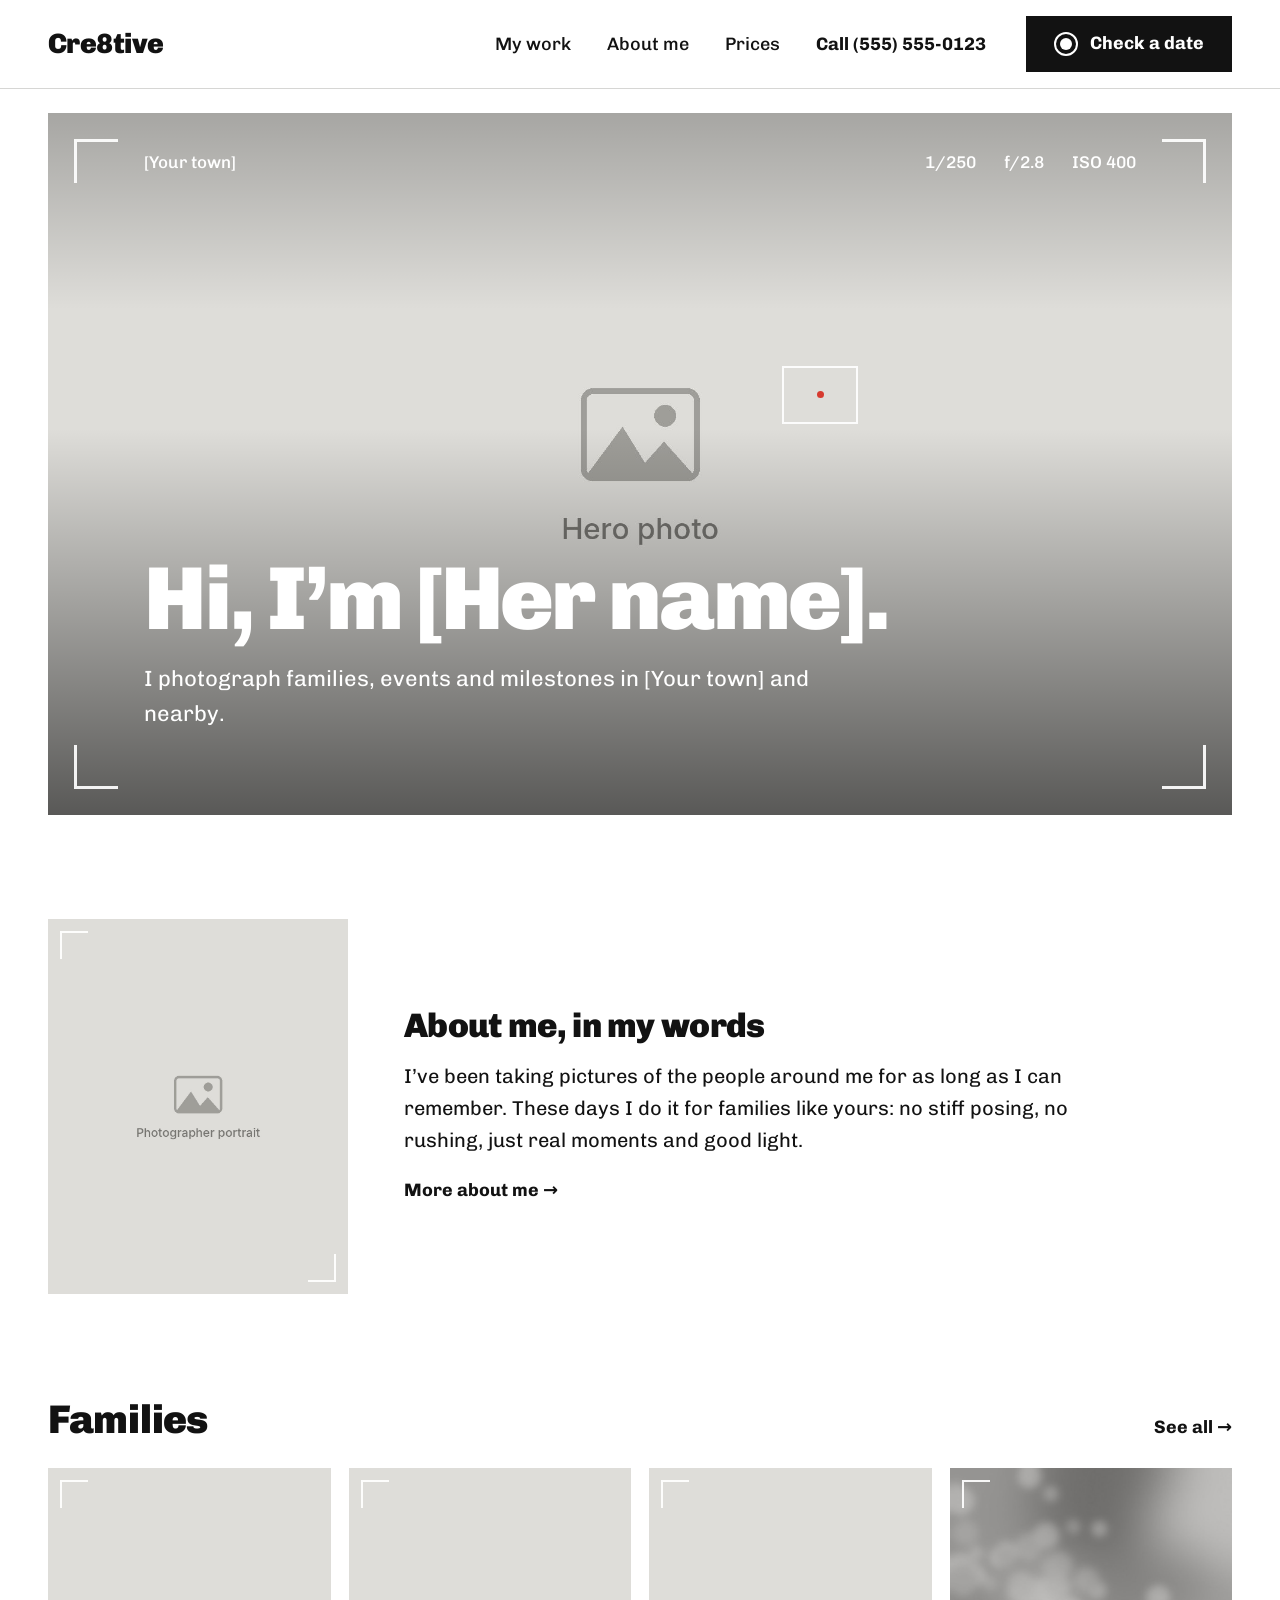
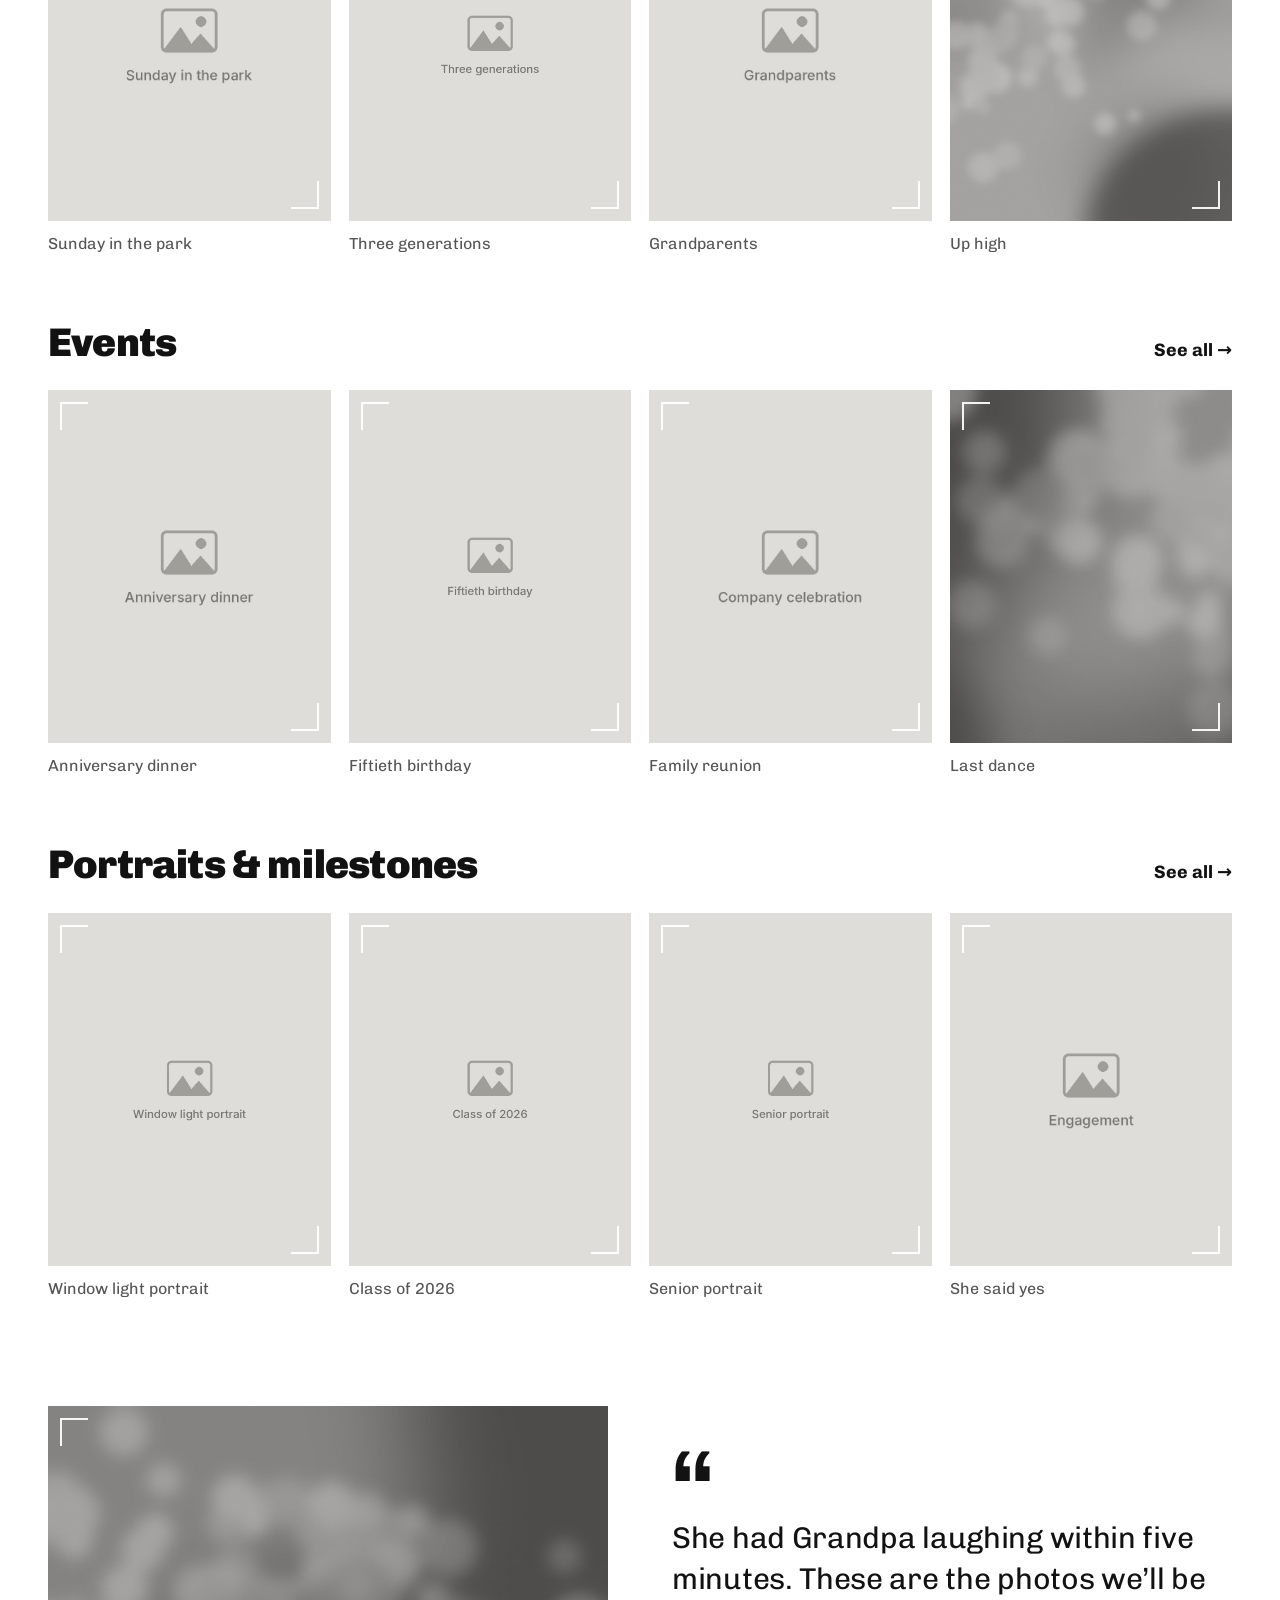
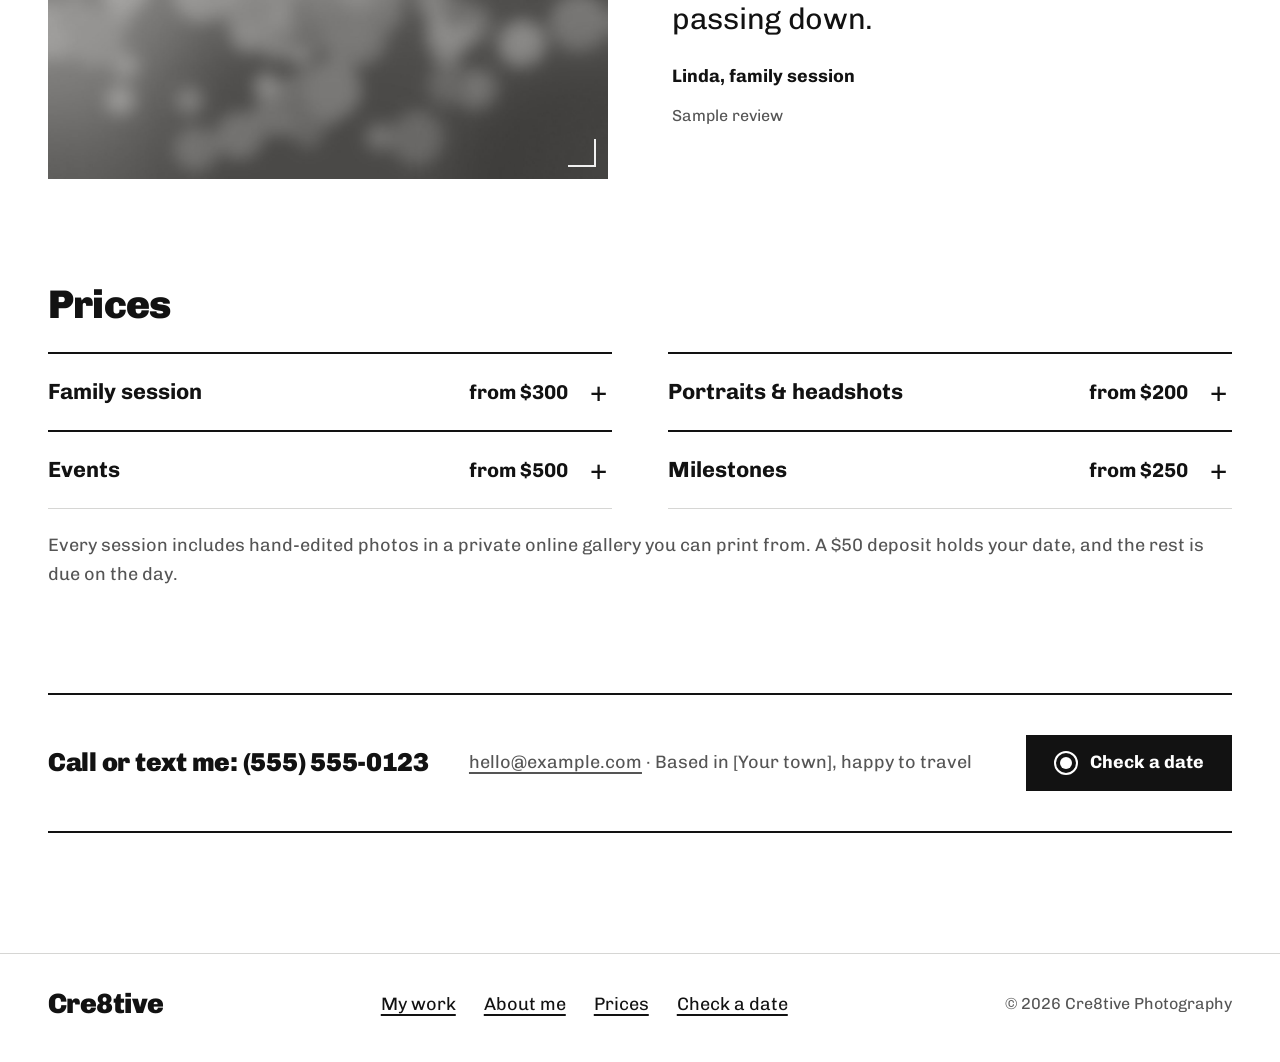
==== commit 7c8fea6c: "Rebuild the site in the Viewfinder look Home, My work, About me and Check a date pages follow the ro" ====
--- a/index.html
+++ b/index.html
@@ -4,149 +4,131 @@
   <meta charset="utf-8">
   <meta name="viewport" content="width=device-width, initial-scale=1">
   <title>Cre8tive Photography</title>
-  <meta name="description" content="Cre8tive is a family-run photography business making portraits and documenting events, families and milestones.">
+  <meta name="description" content="Family, event, portrait and milestone photography by [Her name] in [Your town] and nearby.">
   <link rel="preconnect" href="https://fonts.googleapis.com">
   <link rel="preconnect" href="https://fonts.gstatic.com" crossorigin>
-  <link href="https://fonts.googleapis.com/css2?family=Geist:wght@400;500;600&family=Geist+Mono:wght@400&display=swap" rel="stylesheet">
+  <link href="https://fonts.googleapis.com/css2?family=Chivo:wght@400;500;700;900&display=swap" rel="stylesheet">
   <link rel="stylesheet" href="css/styles.css">
 </head>
 <body>
   <a class="skip-link" href="#main">Skip to content</a>
 
-  <header class="masthead">
-    <a href="#top" class="wordmark" aria-label="Cre8tive, home">Cre<em>8</em>tive</a>
-    <button class="menu-button" type="button" aria-expanded="false" aria-controls="site-nav">Menu</button>
-    <nav id="site-nav" class="site-nav" aria-label="Main">
-      <a href="work.html">Work</a>
-      <a href="#about">About</a>
-      <a href="#sessions">Rates</a>
-      <a href="book.html" class="nav-book">Book a session</a>
-    </nav>
+  <header class="bar">
+    <div class="wrap">
+      <a href="index.html" class="logo" aria-label="Cre8tive, home">Cre8tive</a>
+      <nav id="site-nav" class="site-nav" aria-label="Main">
+        <a href="work.html">My work</a>
+        <a href="about.html">About me</a>
+        <a href="index.html#prices">Prices</a>
+        <!-- TODO: Her real phone number (here and in every "tel:" link). -->
+        <a href="tel:+15555550123" class="call">Call (555) 555-0123</a>
+      </nav>
+      <a href="book.html" class="btn"><span class="shutter" aria-hidden="true"></span>Check a date</a>
+      <a href="tel:+15555550123" class="btn light call-me">Call me</a>
+      <button class="menu-button" type="button" aria-expanded="false" aria-controls="site-nav"><span class="lines" aria-hidden="true"></span><span class="menu-label">Menu</span></button>
+    </div>
   </header>
 
   <main id="main">
-    <!-- Opening -->
-    <section id="top" class="opening">
-      <h1>Photographs of the people you love, <em>made with&nbsp;care.</em></h1>
-      <div class="opening-aside">
-        <p>Events, portraits, families and the milestones in between. A family-run studio that takes its time with you.</p>
-        <a href="book.html" class="arrow-link">Book a session</a>
-      </div>
-      <figure class="opening-image">
-        <img src="images/hero.jpg" alt="A featured photograph from a recent session" width="2000" height="1250">
-        <figcaption><span class="frame">01</span> Summer reunion</figcaption>
-      </figure>
-    </section>
-
-    <!-- Work -->
-    <section id="work" class="block">
-      <div class="block-head">
-        <h2>Selected work</h2>
-        <a href="work.html" class="arrow-link">See all work</a>
-      </div>
-      <!-- Photos come from data/portfolio.js (the ones marked featured) -->
-      <ul class="sheet" data-gallery="featured"></ul>
-    </section>
-
-    <!-- About -->
-    <section id="about" class="block about">
-      <figure class="about-image">
-        <img src="images/about.jpg" alt="The photographer behind Cre8tive" width="1000" height="1250" loading="lazy">
-      </figure>
-      <div class="about-text">
-        <h2 class="visually-hidden">About</h2>
-        <!-- TODO: Replace with the photographer's own words. -->
-        <blockquote class="pull">&ldquo;The best photos happen once people forget the camera is there.&rdquo;</blockquote>
-        <p>Cre8tive is a family business. Behind the camera is a photographer who has spent years learning how to put people at ease, whether it&rsquo;s a nervous first headshot or a reunion with forty relatives.</p>
-        <p>There&rsquo;s no rushing and no stiff posing. We get to know you a little, find good light, and let the real moments come. Then every image is edited by hand and delivered in a private online gallery you can share with the whole family.</p>
+    <!-- TODO: Fill in everything in [brackets] across the site with her real details. -->
+    <section class="hero">
+      <!-- Her single best photo: replace images/hero.jpg (wide, about 2400px across). -->
+      <div class="frame" role="img" aria-label="A favorite photo from a recent family session">
+        <i class="corner c-tl"></i><i class="corner c-tr"></i><i class="corner c-bl"></i><i class="corner c-br"></i>
+        <i class="focus"></i>
+        <p class="readout" aria-hidden="true"><span>[Your town]</span><span class="settings"><span>1/250</span><span>f/2.8</span><span>ISO 400</span></span></p>
+        <div class="hello">
+          <h1>Hi, I&rsquo;m [Her name].</h1>
+          <p>I photograph families, events and milestones in [Your town] and nearby.</p>
+        </div>
       </div>
     </section>
 
-    <!-- Sessions -->
-    <section id="sessions" class="block">
-      <div class="block-head">
-        <h2>Sessions &amp; rates</h2>
+    <div class="wrap">
+      <section class="section intro" aria-labelledby="intro-title">
+        <div class="portrait bracketed"><img src="images/about.jpg" alt="[Her name] with her camera" width="1000" height="1250"></div>
+        <div>
+          <h2 id="intro-title">About me, in my words</h2>
+          <!-- TODO: A few lines in her own voice. -->
+          <p>I&rsquo;ve been taking pictures of the people around me for as long as I can remember. These days I do it for families like yours: no stiff posing, no rushing, just real moments and good light.</p>
+          <a href="about.html" class="arrow">More about me</a>
+        </div>
+      </section>
+
+      <div class="rows">
+        <!-- Photos come from data/portfolio.js -->
+        <section class="section" aria-labelledby="row-family">
+          <div class="section-head"><h2 id="row-family">Families</h2><span class="hint"><span data-count="family"></span> photos, swipe &rarr;</span><a href="work.html#family" class="arrow">See all</a></div>
+          <ul class="strip" data-row="family"></ul>
+        </section>
+        <section class="section" aria-labelledby="row-events">
+          <div class="section-head"><h2 id="row-events">Events</h2><span class="hint"><span data-count="events"></span> photos, swipe &rarr;</span><a href="work.html#events" class="arrow">See all</a></div>
+          <ul class="strip" data-row="events"></ul>
+        </section>
+        <section class="section" aria-labelledby="row-pm">
+          <div class="section-head"><h2 id="row-pm">Portraits &amp; milestones</h2><span class="hint"><span data-count="portraits milestones"></span> photos, swipe &rarr;</span><a href="work.html#portraits" class="arrow">See all</a></div>
+          <ul class="strip" data-row="portraits milestones"></ul>
+        </section>
       </div>
-      <!-- TODO: Replace the rates and details below with real numbers. -->
-      <ul class="rates">
-        <li>
-          <h3>Portraits &amp; headshots</h3>
-          <p>Up to one hour, one location. Professional headshots, seniors, or simply a great photo of you.</p>
-          <p class="rate">from $200</p>
-          <a href="book.html?type=portrait" class="rate-book">Ask about a portrait</a>
-        </li>
-        <li>
-          <h3>Family</h3>
-          <p>About an hour at home, in a park or anywhere that means something to you. Any number of people.</p>
-          <p class="rate">from $300</p>
-          <a href="book.html?type=family" class="rate-book">Ask about a family session</a>
-        </li>
-        <li>
-          <h3>Events</h3>
-          <p>Birthdays, anniversaries, reunions, showers and company gatherings, covered from arrival to last dance.</p>
-          <p class="rate">from $500</p>
-          <a href="book.html?type=event" class="rate-book">Ask about an event</a>
-        </li>
-        <li>
-          <h3>Milestones</h3>
-          <p>Graduations, engagements, maternity and retirements. Planned around the day itself.</p>
-          <p class="rate">from $250</p>
-          <a href="book.html?type=milestone" class="rate-book">Ask about a milestone</a>
-        </li>
-      </ul>
-      <p class="rates-note">Every session includes hand-edited images, a private online gallery and the right to print and share. Not sure what you need? <a href="book.html">Ask for a quote.</a></p>
-    </section>
 
-    <!-- Kind words -->
-    <section class="block words">
-      <h2 class="visually-hidden">What clients say</h2>
-      <!-- TODO: Replace with a real client review (with their permission). -->
-      <figure>
-        <blockquote>&ldquo;She had Grandpa laughing within five minutes. These are the photos we&rsquo;ll be passing down.&rdquo;</blockquote>
-        <figcaption>Sample review &middot; Family session</figcaption>
-      </figure>
-    </section>
+      <section class="section review" aria-label="A client review">
+        <!-- TODO: One real review, with permission, and a photo from that session. -->
+        <figure class="photo bracketed"><img src="images/portfolio/family-5.jpg" alt="The Moore family at their session" width="1500" height="1000" loading="lazy"></figure>
+        <div>
+          <blockquote>She had Grandpa laughing within five minutes. These are the photos we&rsquo;ll be passing down.</blockquote>
+          <cite>Linda, family session</cite>
+          <p class="cap">Sample review</p>
+        </div>
+      </section>
 
-    <!-- Contact -->
-    <section id="contact" class="block contact">
-      <div class="contact-intro">
-        <h2>Tell us about your day.</h2>
-        <p>A few quick questions and we&rsquo;ll reply within one business day with availability and a quote.</p>
-        <a href="book.html" class="send">Start an inquiry</a>
-      </div>
-      <!-- TODO: Replace with the real email, phone and service area. -->
-      <dl class="contact-details">
-        <dt>Call or text</dt>
-        <dd><a href="tel:+15555550123">(555) 555-0123</a></dd>
-        <dt>Email</dt>
-        <dd><a href="mailto:hello@example.com">hello@example.com</a></dd>
-        <dt>Based in</dt>
-        <dd>Your town, and happy to travel</dd>
-      </dl>
-    </section>
+      <section class="section" id="prices" aria-labelledby="prices-title">
+        <div class="section-head"><h2 id="prices-title">Prices</h2></div>
+        <!-- TODO: Her real starting prices and what each includes. -->
+        <ul class="prices">
+          <li><details class="price"><summary><h3>Family session</h3><span class="from">from $300</span></summary>
+            <div class="more"><p>About an hour at your home, a park, or anywhere that means something to you. Any number of people, pets welcome.</p><a href="book.html?type=family" class="arrow">Ask about a family session</a></div></details></li>
+          <li><details class="price"><summary><h3>Portraits &amp; headshots</h3><span class="from">from $200</span></summary>
+            <div class="more"><p>Up to an hour in one place. Professional headshots, senior portraits, or simply a great photo of you.</p><a href="book.html?type=portrait" class="arrow">Ask about a portrait</a></div></details></li>
+          <li><details class="price"><summary><h3>Events</h3><span class="from">from $500</span></summary>
+            <div class="more"><p>Birthdays, anniversaries, reunions and showers, covered from the first guest to the last dance.</p><a href="book.html?type=event" class="arrow">Ask about an event</a></div></details></li>
+          <li><details class="price"><summary><h3>Milestones</h3><span class="from">from $250</span></summary>
+            <div class="more"><p>Graduations, engagements, maternity and retirements, planned around the day itself.</p><a href="book.html?type=milestone" class="arrow">Ask about a milestone</a></div></details></li>
+        </ul>
+        <p class="note">Every session includes hand-edited photos in a private online gallery you can print from. A $50 deposit holds your date, and the rest is due on the day.</p>
+      </section>
+
+      <section class="section" aria-label="Contact">
+        <div class="reach">
+          <a href="tel:+15555550123" class="tel">Call or text me: (555) 555-0123</a>
+          <p><a href="mailto:hello@example.com">hello@example.com</a> &middot; Based in [Your town], happy to travel</p>
+          <a href="book.html" class="btn"><span class="shutter" aria-hidden="true"></span>Check a date</a>
+        </div>
+      </section>
+    </div>
   </main>
 
-  <footer class="colophon">
-    <p class="colophon-mark" aria-hidden="true">Cre<em>8</em>tive</p>
-    <div class="colophon-row">
+  <footer class="foot">
+    <div class="wrap">
+      <a href="index.html" class="logo">Cre8tive</a>
+      <nav aria-label="Footer">
+        <a href="work.html">My work</a>
+        <a href="about.html">About me</a>
+        <a href="index.html#prices">Prices</a>
+        <a href="book.html">Check a date</a>
+      </nav>
       <p>&copy; <span id="year">2026</span> Cre8tive Photography</p>
-      <nav aria-label="Footer">
-        <a href="work.html">Work</a>
-        <a href="#about">About</a>
-        <a href="#sessions">Rates</a>
-        <a href="book.html">Book a session</a>
-      </nav>
     </div>
   </footer>
 
+  <div class="dock"><a href="book.html" class="btn"><span class="shutter" aria-hidden="true"></span>Check a date with me</a></div>
+
   <div class="viewer" id="viewer" role="dialog" aria-modal="true" aria-label="Photo viewer" hidden>
-    <img class="viewer-image" src="" alt="">
+    <div class="viewer-top"><button type="button" class="viewer-close">Close &times;</button></div>
+    <div class="viewer-stage"><img class="viewer-image" src="" alt=""></div>
     <div class="viewer-bar">
-      <button type="button" class="viewer-prev">Previous</button>
-      <span class="viewer-count" aria-live="polite"></span>
-      <span class="viewer-caption"></span>
-      <button type="button" class="viewer-next">Next</button>
-      <button type="button" class="viewer-close">Close</button>
+      <button type="button" class="viewer-prev">&larr; Back</button>
+      <p class="viewer-mid"><span class="viewer-count" aria-live="polite"></span><span class="viewer-caption"></span></p>
+      <button type="button" class="viewer-next">Next &rarr;</button>
     </div>
   </div>
 
--- a/css/styles.css
+++ b/css/styles.css
@@ -1,797 +1,385 @@
-/* Cre8tive Photography
-   The page is laid out like a photographer's contact sheet: black-and-white
-   prints on white paper, numbered frames, hairline rules and very little else.
-   Body text is large and high-contrast so it stays easy to read at any age. */
+/* Cre8tive Photography: "Viewfinder"
+   The site borrows a few marks from the back of her camera: crop brackets
+   around photos, a focus point, settings along the top of the hero, and a
+   red marker for "you are here". Everything else stays plain and large so
+   it is easy to read at any age. */
 
 :root {
-  --paper: #fbfaf8;
-  --white: #ffffff;
-  --rule: #d9d7d2;
-  --mute: #8b8883;
-  --gray: #5c5a56;   /* secondary text, 6.9:1 on paper */
-  --ink: #1e1d1b;
-
-  --display: "Geist", -apple-system, BlinkMacSystemFont, "Segoe UI", sans-serif;
-  --text: "Geist", -apple-system, BlinkMacSystemFont, "Segoe UI", sans-serif;
-  --mono: "Geist Mono", "SFMono-Regular", Menlo, monospace;
-
-  --gutter: clamp(16px, 4vw, 56px);
-  --gap: clamp(12px, 1.6vw, 24px);
+  --ink: #121212;
+  --gray: #555555;        /* 7.4:1 on white */
+  --line: #d6d6d4;
+  --field: #8a8a88;       /* form borders, 3.4:1 */
+  --mist: #f2f2f0;
+  --paper: #ffffff;
+  --signal: #d63a2f;      /* markers only, never body text */
+  --mark: rgba(255, 255, 255, .92);
+  --gutter: 48px;
+  --max: 1280px;
+  --font: "Chivo", system-ui, -apple-system, "Segoe UI", sans-serif;
 }
 
-*,
-*::before,
-*::after { box-sizing: border-box; }
-
-html { scroll-behavior: smooth; }
-
-body {
-  margin: 0;
-  background: var(--paper);
-  color: var(--ink);
-  font: 400 1.125rem/1.65 var(--text);
-  -webkit-font-smoothing: antialiased;
+* { box-sizing: border-box; }
+html { scroll-behavior: smooth; scroll-padding-top: 110px; }
+body { margin: 0; background: var(--paper); color: var(--ink); font: 400 18px/1.6 var(--font); font-variant-numeric: tabular-nums; -webkit-font-smoothing: antialiased; }
+img { display: block; max-width: 100%; }
+figure { margin: 0; }
+a { color: inherit; text-underline-offset: 4px; text-decoration-thickness: 1.5px; }
+a:hover { text-decoration-thickness: 2.5px; }
+h1, h2, h3 { margin: 0; line-height: 1.08; letter-spacing: -.02em; }
+p { margin: 0; }
+:focus-visible { outline: 3px solid var(--ink); outline-offset: 3px; }
+
+.wrap { max-width: var(--max); margin: 0 auto; padding: 0 var(--gutter); }
+.visually-hidden { position: absolute; width: 1px; height: 1px; overflow: hidden; clip: rect(0 0 0 0); white-space: nowrap; }
+.skip-link { position: absolute; top: -100px; left: 16px; z-index: 50; padding: 12px 18px; background: var(--ink); color: #fff; font-weight: 700; }
+.skip-link:focus { top: 12px; }
+
+/* ---------- Viewfinder marks ---------- */
+
+/* Crop brackets on any box with .bracketed */
+.bracketed { position: relative; }
+.bracketed::before,
+.bracketed::after { content: ""; position: absolute; z-index: 2; width: 26px; height: 26px; border: 0 solid var(--mark); pointer-events: none; }
+.bracketed::before { top: 12px; left: 12px; border-width: 2px 0 0 2px; }
+.bracketed::after { right: 12px; bottom: 12px; border-width: 0 2px 2px 0; }
+.bracketed.dark::before,
+.bracketed.dark::after { border-color: var(--ink); }
+
+/* Shutter icon used inside buttons */
+.shutter { position: relative; flex: none; width: 24px; height: 24px; border: 2px solid currentColor; border-radius: 50%; }
+.shutter::after { content: ""; position: absolute; inset: 4px; border-radius: 50%; background: currentColor; }
+
+/* ---------- Buttons ---------- */
+
+.btn { display: inline-flex; align-items: center; justify-content: center; gap: 12px; min-height: 56px; padding: 0 26px; border: 2px solid var(--ink); background: var(--ink); color: #fff; font: 700 18px/1.2 var(--font); text-decoration: none; cursor: pointer; }
+.btn:hover { background: #000; text-decoration: none; }
+.btn.light { background: var(--paper); color: var(--ink); }
+.btn.light:hover { background: var(--mist); }
+.btn.wide { width: 100%; }
+.arrow { font-weight: 700; text-decoration: none; white-space: nowrap; }
+.arrow::after { content: " \2192"; }
+.arrow:hover { text-decoration: underline; }
+
+/* ---------- Top bar ---------- */
+
+.bar { position: sticky; top: 0; z-index: 20; background: var(--paper); border-bottom: 1px solid var(--line); }
+.bar .wrap { display: flex; align-items: center; gap: 40px; height: 88px; }
+.logo { font-weight: 900; font-size: 28px; letter-spacing: -.02em; text-decoration: none; line-height: 1; }
+.site-nav { display: flex; align-items: center; gap: 36px; margin-left: auto; }
+.site-nav a { position: relative; font-weight: 500; text-decoration: none; padding: 8px 0; }
+.site-nav a:hover { text-decoration: underline; }
+.site-nav a[aria-current="page"]::after { content: ""; position: absolute; left: 50%; bottom: -10px; margin-left: -7px; border: 7px solid transparent; border-bottom: 9px solid var(--signal); border-top: 0; }
+.bar .call { font-weight: 700; text-decoration: none; white-space: nowrap; }
+.bar .call:hover { text-decoration: underline; }
+.call-me, .menu-button { display: none; }
+.menu-button { min-height: 48px; padding: 0 14px; border: 2px solid var(--ink); background: var(--paper); color: var(--ink); font: 700 17px/1 var(--font); cursor: pointer; align-items: center; gap: 10px; }
+.menu-button .lines { width: 18px; height: 12px; border-top: 2px solid; border-bottom: 2px solid; position: relative; }
+.menu-button .lines::after { content: ""; position: absolute; left: 0; right: 0; top: 3px; border-top: 2px solid; }
+.menu-button[aria-expanded="true"] .lines { border-color: transparent; }
+.menu-button[aria-expanded="true"] .lines::after { top: 3px; border-top-color: currentColor; }
+
+/* Phone: "Check a date" bar stuck to the bottom of the screen */
+.dock { display: none; }
+
+/* ---------- Home: hero ---------- */
+
+.hero { padding: 24px var(--gutter) 0; }
+.frame { position: relative; max-width: 1600px; margin: 0 auto; height: min(78vh, 760px); min-height: 520px; overflow: hidden; background: #777 url(../images/hero.jpg) center / cover; color: #fff; }
+.frame::after { content: ""; position: absolute; inset: 0; background: linear-gradient(180deg, rgba(0,0,0,.25), rgba(0,0,0,0) 28%, rgba(0,0,0,0) 45%, rgba(0,0,0,.6)); }
+.frame > * { position: absolute; z-index: 1; }
+.corner { width: 44px; height: 44px; border: 0 solid var(--mark); }
+.c-tl { top: 26px; left: 26px; border-width: 3px 0 0 3px; }
+.c-tr { top: 26px; right: 26px; border-width: 3px 3px 0 0; }
+.c-bl { bottom: 26px; left: 26px; border-width: 0 0 3px 3px; }
+.c-br { bottom: 26px; right: 26px; border-width: 0 3px 3px 0; }
+.focus { top: 36%; left: 62%; width: 76px; height: 58px; border: 2px solid var(--mark); }
+.focus::before { content: ""; position: absolute; top: 50%; left: 50%; width: 7px; height: 7px; margin: -3.5px; border-radius: 50%; background: var(--signal); }
+.readout { top: 36px; left: 96px; right: 96px; display: flex; justify-content: space-between; gap: 24px; font-size: 17px; font-weight: 500; }
+.readout span + span { margin-left: 28px; }
+.hello { left: 96px; right: 96px; bottom: 84px; max-width: 900px; }
+.hello h1 { font-size: clamp(48px, 7vw, 104px); line-height: .98; font-weight: 900; letter-spacing: -.03em; margin-bottom: 18px; }
+.hello p { font-size: 22px; max-width: 32em; }
+
+/* ---------- Sections ---------- */
+
+.section { padding-top: 104px; }
+.section-head { display: flex; justify-content: space-between; align-items: baseline; gap: 24px; margin-bottom: 26px; }
+.section-head h2, .h2 { font-size: 40px; font-weight: 900; }
+.section-head .hint { display: none; color: var(--gray); font-size: 16px; }
+.lede { font-size: 21px; color: var(--gray); max-width: 36em; }
+
+/* About me, short version on Home */
+.intro { display: grid; grid-template-columns: 300px 1fr; gap: 56px; align-items: center; max-width: 1060px; }
+.intro .portrait { aspect-ratio: 4 / 5; overflow: hidden; background: var(--mist); }
+.intro .portrait img, .shot img, .photo img { width: 100%; height: 100%; object-fit: cover; }
+.intro h2 { font-size: 34px; font-weight: 900; margin-bottom: 16px; }
+.intro p { font-size: 20px; margin-bottom: 20px; max-width: 34em; }
+
+/* Photo rows on Home */
+.strip { display: grid; grid-template-columns: repeat(4, 1fr); gap: 18px; margin: 0; padding: 0; list-style: none; }
+.strip li:nth-child(n+5) { display: none; }
+.rows .section + .section { padding-top: 64px; }
+
+/* A photo you can tap to see full screen */
+.shot { display: block; width: 100%; padding: 0; border: 0; background: var(--mist); cursor: zoom-in; overflow: hidden; aspect-ratio: 4 / 5; }
+.shot img { transition: transform .4s ease; }
+.shot:hover img { transform: scale(1.02); }
+.cap { margin-top: 10px; font-size: 16px; color: var(--gray); }
+
+/* Review */
+.review { display: grid; grid-template-columns: 1fr 1fr; gap: 64px; align-items: center; }
+.review .photo { aspect-ratio: 3 / 2; overflow: hidden; background: var(--mist); }
+.review blockquote { margin: 0 0 22px; font-size: 30px; line-height: 1.35; font-weight: 400; letter-spacing: -.01em; }
+.review blockquote::before { content: "\201C"; display: block; font-size: 80px; line-height: .6; font-weight: 900; margin-bottom: 14px; }
+.review cite { font-style: normal; font-weight: 700; }
+.review .cap { margin-top: 12px; }
+
+/* Prices: each one folds open */
+.prices { display: grid; grid-template-columns: 1fr 1fr; gap: 0 56px; margin: 0; padding: 0; list-style: none; }
+.price { border-top: 2px solid var(--ink); }
+.prices li:nth-last-child(-n+2) .price { border-bottom: 1px solid var(--line); }
+.price summary { display: grid; grid-template-columns: 1fr auto 28px; align-items: center; gap: 16px; min-height: 76px; padding: 12px 0; cursor: pointer; list-style: none; }
+.price summary::-webkit-details-marker { display: none; }
+.price h3 { font-size: 22px; font-weight: 700; letter-spacing: 0; }
+.price .from { font-weight: 700; font-size: 20px; }
+.price summary::after { content: "+"; font-size: 28px; line-height: 1; text-align: center; }
+.price[open] summary::after { content: "\2212"; }
+.price .more { padding: 0 44px 22px 0; color: var(--gray); }
+.price .more p { margin-bottom: 12px; }
+.price .more a { color: var(--ink); }
+.note { margin-top: 22px; color: var(--gray); }
+
+/* Contact line */
+.reach { display: flex; flex-wrap: wrap; align-items: center; gap: 16px 40px; padding: 40px 0; border-top: 2px solid var(--ink); border-bottom: 2px solid var(--ink); }
+.reach .tel { font-size: 26px; font-weight: 900; text-decoration: none; letter-spacing: -.01em; }
+.reach .tel:hover { text-decoration: underline; }
+.reach p { flex: 1; color: var(--gray); }
+.reach .btn { margin-left: auto; }
+
+/* ---------- My work ---------- */
+
+.page-head { padding-top: 72px; }
+.page-head h1 { font-size: 72px; font-weight: 900; letter-spacing: -.03em; margin-bottom: 14px; }
+.jump { display: flex; flex-wrap: wrap; gap: 12px; margin: 36px 0 0; padding: 0; list-style: none; }
+.jump a { display: inline-flex; align-items: center; gap: 12px; min-height: 56px; padding: 0 22px; border: 2px solid var(--ink); font-weight: 700; text-decoration: none; }
+.jump a::before { content: ""; width: 8px; height: 8px; border-radius: 50%; background: var(--signal); }
+.jump a:hover { background: var(--mist); }
+.jump .n { color: var(--gray); font-weight: 400; }
+
+/* Each kind of session reads like a page in her album: one wide photo,
+   then three, then two. */
+.story { display: grid; grid-template-columns: repeat(6, 1fr); gap: 18px; margin: 0; padding: 0; list-style: none; }
+.story li { grid-column: span 2; }
+.story .shot { aspect-ratio: 4 / 3; }
+.story .s-big { grid-column: 1 / -1; }
+.story .s-big .shot { aspect-ratio: 21 / 9; }
+.story .s-half { grid-column: span 3; }
+.story .s-half .shot { aspect-ratio: 3 / 2; }
+.more-cta { display: flex; justify-content: center; padding: 104px 0 0; }
+
+/* ---------- About me ---------- */
+
+.about { display: grid; grid-template-columns: 5fr 7fr; gap: 72px; align-items: start; padding-top: 64px; }
+.about .portrait { position: sticky; top: 120px; aspect-ratio: 4 / 5; overflow: hidden; background: var(--mist); }
+.about .portrait img { width: 100%; height: 100%; object-fit: cover; }
+.about h1 { font-size: 64px; font-weight: 900; letter-spacing: -.03em; margin-bottom: 26px; }
+.story-text p { font-size: 20px; margin-bottom: 18px; max-width: 34em; }
+.story-text h2 { font-size: 30px; font-weight: 900; margin: 52px 0 18px; }
+.bts { display: grid; grid-template-columns: 1fr 1fr; gap: 18px; margin-top: 30px; }
+.bts .photo { aspect-ratio: 4 / 3; overflow: hidden; background: var(--mist); }
+.words { display: grid; grid-template-columns: repeat(3, 1fr); gap: 48px; margin: 0; padding: 0; list-style: none; }
+.words blockquote { margin: 0 0 16px; font-size: 21px; line-height: 1.5; }
+.words blockquote::before { content: "\201C"; display: block; font-size: 64px; line-height: .6; font-weight: 900; margin-bottom: 10px; }
+.words cite { font-style: normal; font-weight: 700; }
+.where { display: flex; flex-wrap: wrap; justify-content: space-between; align-items: center; gap: 24px; }
+.where p { font-size: 20px; margin-top: 10px; }
+
+/* ---------- Book a session ---------- */
+
+.booking { display: grid; grid-template-columns: 4fr 8fr; gap: 80px; align-items: start; padding-top: 64px; }
+.booking-side { position: sticky; top: 120px; }
+.booking-side .face { width: 120px; height: 120px; overflow: hidden; background: var(--mist); margin-bottom: 26px; }
+.booking-side .face img { width: 100%; height: 100%; object-fit: cover; }
+.booking-side h1 { font-size: 48px; font-weight: 900; letter-spacing: -.03em; margin-bottom: 12px; }
+.booking-side .reply { color: var(--gray); font-size: 20px; margin-bottom: 36px; }
+.booking-side h2 { font-size: 22px; font-weight: 900; margin-bottom: 6px; }
+.booking-side .tel { display: inline-block; font-size: 28px; font-weight: 900; text-decoration: none; margin-bottom: 44px; }
+.booking-side .tel:hover { text-decoration: underline; }
+
+.faq { border-top: 2px solid var(--ink); }
+.faq details { border-bottom: 1px solid var(--line); }
+.faq summary { display: flex; justify-content: space-between; align-items: center; gap: 16px; min-height: 60px; padding: 10px 0; font-weight: 700; cursor: pointer; list-style: none; }
+.faq summary::-webkit-details-marker { display: none; }
+.faq summary::after { content: "+"; font-size: 26px; font-weight: 400; }
+.faq details[open] summary::after { content: "\2212"; }
+.faq details p { padding: 0 0 18px; color: var(--gray); }
+
+.form fieldset { margin: 0 0 36px; padding: 0; border: 0; min-width: 0; }
+.form legend, .form .label { display: block; padding: 0; margin-bottom: 10px; font-size: 18px; font-weight: 700; }
+.form legend.big { font-size: 28px; font-weight: 900; margin-bottom: 18px; letter-spacing: -.01em; }
+.occasions { display: grid; grid-template-columns: 1fr 1fr; gap: 12px; }
+.occasion { position: relative; display: flex; align-items: center; gap: 14px; min-height: 64px; padding: 12px 20px; border: 2px solid var(--field); font-weight: 700; cursor: pointer; }
+.occasion input { position: absolute; opacity: 0; }
+.occasion .dot { flex: none; width: 22px; height: 22px; border: 2px solid var(--ink); border-radius: 50%; }
+.occasion:hover { border-color: var(--ink); }
+.occasion:has(input:checked) { border-color: var(--ink); background: var(--mist); }
+.occasion:has(input:checked) .dot { border-width: 7px; border-color: var(--signal); }
+.occasion:has(input:focus-visible) { outline: 3px solid var(--ink); outline-offset: 3px; }
+.grid2 { display: grid; grid-template-columns: 1fr 1fr; gap: 0 24px; }
+.field { margin-bottom: 28px; }
+.field label { display: block; font-weight: 700; margin-bottom: 8px; }
+.field label span { font-weight: 400; color: var(--gray); }
+.field input[type="text"], .field input[type="date"], .field input[type="tel"], .field textarea { display: block; width: 100%; min-height: 56px; padding: 12px 16px; border: 2px solid var(--field); border-radius: 0; background: var(--paper); color: var(--ink); font: 400 18px/1.4 var(--font); }
+.field textarea { min-height: 130px; resize: vertical; }
+.field input:focus, .field textarea:focus { border-color: var(--ink); outline: 3px solid var(--ink); outline-offset: 0; }
+.field [aria-invalid="true"], .occasions[aria-invalid="true"] .occasion { border-color: var(--signal); }
+.when { display: flex; align-items: center; gap: 20px; }
+.when input[type="date"] { flex: 1; }
+.when .tick { display: inline-flex; margin: 0; white-space: nowrap; }
+.tick, .pick label { display: inline-flex; align-items: center; gap: 10px; min-height: 48px; font-weight: 500; cursor: pointer; }
+.tick input, .pick input { width: 24px; height: 24px; margin: 0; accent-color: var(--ink); }
+.pick { display: flex; flex-wrap: wrap; gap: 4px 32px; }
+.trap { position: absolute; left: -10000px; width: 1px; height: 1px; overflow: hidden; }
+.form-status { margin-top: 16px; font-weight: 700; }
+.form-status.is-error { color: #a1261d; }
+.thanks { grid-column: 2; grid-row: 1; padding: 40px; background: var(--mist); }
+.thanks h2 { font-size: 40px; font-weight: 900; margin-bottom: 14px; }
+.thanks p { font-size: 20px; margin-bottom: 14px; }
+
+/* ---------- Footer ---------- */
+
+.foot { margin-top: 120px; border-top: 1px solid var(--line); }
+.foot .wrap { display: flex; flex-wrap: wrap; justify-content: space-between; align-items: center; gap: 20px 40px; padding-top: 36px; padding-bottom: 44px; }
+.foot nav { display: flex; flex-wrap: wrap; gap: 8px 28px; }
+.foot p { color: var(--gray); font-size: 16px; }
+
+/* ---------- Full-screen photo viewer ---------- */
+
+.viewer { position: fixed; inset: 0; z-index: 100; display: grid; grid-template-rows: auto 1fr auto; gap: 16px; padding: 20px 24px 24px; background: #0e0e0e; color: #fff; }
+.viewer[hidden] { display: none; }
+.viewer-top { display: flex; justify-content: flex-end; }
+.viewer-stage { position: relative; display: grid; place-items: center; min-height: 0; }
+.viewer-image { max-width: 100%; max-height: 100%; object-fit: contain; }
+.viewer-stage::before, .viewer-stage::after { content: ""; position: absolute; width: 40px; height: 40px; border: 0 solid var(--mark); pointer-events: none; }
+.viewer-stage::before { top: 0; left: 0; border-width: 3px 0 0 3px; }
+.viewer-stage::after { right: 0; bottom: 0; border-width: 0 3px 3px 0; }
+.viewer-bar { display: grid; grid-template-columns: auto 1fr auto; align-items: center; gap: 20px; max-width: 900px; width: 100%; margin: 0 auto; }
+.viewer-mid { text-align: center; }
+.viewer-count { display: block; font-weight: 700; font-size: 18px; }
+.viewer-caption { display: block; color: #cfcfcf; font-size: 16px; }
+.viewer button { min-height: 56px; min-width: 120px; padding: 0 22px; border: 2px solid #fff; background: transparent; color: #fff; font: 700 18px/1 var(--font); cursor: pointer; }
+.viewer button:hover { background: #fff; color: var(--ink); }
+.viewer :focus-visible { outline-color: #fff; }
+
+/* ---------- Smaller screens ---------- */
+
+@media (max-width: 1100px) {
+  .site-nav { gap: 26px; }
+  .bar .call { display: none; }
 }
 
-img { display: block; max-width: 100%; height: auto; }
-
-h1, h2, h3 {
-  margin: 0;
-  font-family: var(--display);
-  font-weight: 600;
-  line-height: 1.04;
-  letter-spacing: -0.035em;
-}
-
-/* Headlines are two-tone (ink, then gray) instead of switching to italic. */
-em { font-style: normal; color: var(--mute); }
-
-p { margin: 0 0 1em; }
-
-a { color: inherit; text-decoration-thickness: 1px; text-underline-offset: 4px; }
-
-ul { margin: 0; padding: 0; list-style: none; }
-
-figure { margin: 0; }
-
-button { font: inherit; color: inherit; }
-
-:focus-visible { outline: 2px solid var(--ink); outline-offset: 4px; }
-
-.visually-hidden {
-  position: absolute;
-  width: 1px;
-  height: 1px;
-  overflow: hidden;
-  clip: rect(0 0 0 0);
-  white-space: nowrap;
-}
-
-.skip-link {
-  position: absolute;
-  top: -100px;
-  left: var(--gutter);
-  z-index: 10;
-  padding: 8px 14px;
-  background: var(--ink);
-  color: var(--white);
-}
-
-.skip-link:focus { top: 12px; }
-
-/* Frame numbers, as printed along the edge of film */
-.frame,
-.caption,
-.viewer-count,
-.rate,
-.colophon-row,
-figcaption {
-  font-family: var(--mono);
-  font-size: 0.8125rem;
-  letter-spacing: 0.02em;
-  color: var(--gray);
-}
-
-.frame { margin-right: 0.9em; color: var(--ink); }
-
-.arrow-link {
-  display: inline-block;
-  padding: 10px 0;
-  font-weight: 500;
-  text-decoration: underline;
-}
-
-.arrow-link::after { content: " \2192"; }
-
-/* Masthead -------------------------------------------------------------- */
-
-.masthead {
-  display: flex;
-  align-items: baseline;
-  justify-content: space-between;
-  gap: 24px;
-  padding: 28px var(--gutter) 0;
-}
-
-.wordmark {
-  font-family: var(--display);
-  font-size: 1.5rem;
-  font-weight: 600;
-  letter-spacing: -0.04em;
-  line-height: 1;
-  text-decoration: none;
-}
-
-.wordmark em,
-.colophon-mark em { padding: 0 0.02em; }
-
-.site-nav { display: flex; gap: clamp(20px, 3vw, 40px); }
-
-.site-nav a {
-  padding: 8px 0;
-  font-weight: 500;
-  text-decoration: none;
-}
-
-.site-nav a:hover,
-.site-nav .nav-book { text-decoration: underline; }
-
-.menu-button {
-  display: none;
-  padding: 8px 0;
-  border: 0;
-  background: none;
-  font-weight: 500;
-  text-decoration: underline;
-  cursor: pointer;
-}
-
-/* Opening --------------------------------------------------------------- */
-
-.opening {
-  display: grid;
-  grid-template-columns: repeat(12, 1fr);
-  column-gap: var(--gap);
-  padding: clamp(56px, 10vw, 140px) var(--gutter) 0;
-}
-
-.opening h1 {
-  grid-column: 1 / span 9;
-  font-size: clamp(2.5rem, 6vw, 5.25rem);
-}
-
-.opening-aside {
-  grid-column: 10 / span 3;
-  align-self: end;
-  max-width: 300px;
-  color: var(--gray);
-}
-
-.opening-aside .arrow-link { color: var(--ink); }
-
-.opening-image {
-  grid-column: 1 / -1;
-  margin-top: clamp(40px, 6vw, 80px);
-}
-
-.opening-image img {
-  width: 100%;
-  aspect-ratio: 16 / 9;
-  object-fit: cover;
-}
-
-figcaption { margin-top: 10px; }
-
-/* Blocks ---------------------------------------------------------------- */
-
-.block {
-  padding: clamp(80px, 11vw, 160px) var(--gutter) 0;
-}
-
-.block-head {
-  display: flex;
-  flex-wrap: wrap;
-  align-items: baseline;
-  justify-content: space-between;
-  gap: 16px 32px;
-  padding-bottom: 20px;
-  margin-bottom: clamp(28px, 4vw, 48px);
-  border-bottom: 1px solid var(--ink);
-}
-
-.block-head h2 { font-size: clamp(2rem, 4.2vw, 3.5rem); }
-
-/* Work ------------------------------------------------------------------ */
-
-.tabs {
-  display: flex;
-  flex-wrap: wrap;
-  gap: 4px 28px;
-  margin-bottom: clamp(28px, 4vw, 48px);
-  padding-bottom: 12px;
-  border-bottom: 1px solid var(--ink);
-}
-
-.tabs button {
-  padding: 8px 0;
-  border: 0;
-  border-bottom: 2px solid transparent;
-  background: none;
-  color: var(--gray);
-  font-weight: 500;
-  cursor: pointer;
-}
-
-.tabs button:hover { color: var(--ink); }
-
-.tabs button[aria-pressed="true"] {
-  color: var(--ink);
-  border-bottom-color: var(--ink);
-}
-
-.tabs .count {
-  margin-left: 2px;
-  font-family: var(--mono);
-  font-size: 0.75rem;
-  vertical-align: super;
-}
-
-/* js/gallery.js arranges prints into full rows and sets each one's span. */
-.sheet {
-  display: grid;
-  grid-template-columns: repeat(12, 1fr);
-  gap: clamp(28px, 3.4vw, 48px) var(--gap);
-}
-
-.span-4 { grid-column: span 4; }
-.span-6 { grid-column: span 6; }
-.span-8 { grid-column: span 8; }
-.span-12 { grid-column: span 12; }
-
-.frame-open {
-  display: block;
-  width: 100%;
-  padding: 0;
-  border: 0;
-  background: var(--rule);
-  cursor: zoom-in;
-}
-
-/* Prints in a row share a height: a 4-column print is 4:5, an 8-column print 8:5. */
-.frame-open img {
-  width: 100%;
-  aspect-ratio: 4 / 5;
-  object-fit: cover;
-  transition: opacity 0.25s;
-}
-
-.span-8 .frame-open img { aspect-ratio: 8 / 5; }
-.span-6 .frame-open img { aspect-ratio: 3 / 2; }
-.span-6.is-tall .frame-open img { aspect-ratio: 6 / 5; }
-.span-12 .frame-open img { aspect-ratio: 2 / 1; }
-
-.frame-open:hover img { opacity: 0.88; }
-
-.sheet-empty { color: var(--gray); }
-
-.caption { margin: 10px 0 0; }
-
-/* About ----------------------------------------------------------------- */
-
-.about {
-  display: grid;
-  grid-template-columns: repeat(12, 1fr);
-  column-gap: var(--gap);
-  align-items: end;
-}
-
-.about-image { grid-column: 1 / span 5; }
-
-.about-text {
-  grid-column: 7 / span 5;
-  max-width: 34em;
-}
-
-.pull {
-  margin: 0 0 1.2em;
-  font-family: var(--display);
-  font-weight: 500;
-  letter-spacing: -0.025em;
-  font-size: clamp(1.9rem, 3.2vw, 2.75rem);
-  line-height: 1.15;
-}
-
-.about-text p { color: var(--gray); }
-
-/* Sessions -------------------------------------------------------------- */
-
-.rates li {
-  display: grid;
-  grid-template-columns: 4fr 6fr 2fr;
-  gap: var(--gap);
-  align-items: baseline;
-  padding: 28px 0;
-  border-bottom: 1px solid var(--rule);
-}
-
-.rates li:first-child { padding-top: 0; }
-
-.rates h3 { font-size: clamp(1.6rem, 2.4vw, 2rem); }
-
-.rates p { margin: 0; color: var(--gray); }
-
-.rates .rate {
-  font-size: 0.9375rem;
-  color: var(--ink);
-  text-align: right;
-}
-
-.rate-book {
-  grid-column: 2;
-  justify-self: start;
-  padding: 6px 0;
-  font-weight: 500;
-}
-
-.rate-book::after { content: " \2192"; }
-
-.rates-note {
-  max-width: 40em;
-  margin-top: 28px;
-  color: var(--gray);
-}
-
-.rates-note a { color: var(--ink); }
-
-/* Kind words ------------------------------------------------------------ */
-
-.words figure {
-  max-width: 820px;
-  margin-left: auto;
-  margin-right: 8%;
-}
-
-.words blockquote {
-  margin: 0 0 20px;
-  font-family: var(--display);
-  font-size: clamp(2rem, 4vw, 3.25rem);
-  font-weight: 500;
-  letter-spacing: -0.03em;
-  line-height: 1.12;
-  text-indent: -0.4em;
-}
-
-/* Contact --------------------------------------------------------------- */
-
-.contact {
-  display: grid;
-  grid-template-columns: repeat(12, 1fr);
-  column-gap: var(--gap);
-  row-gap: 48px;
-}
-
-.contact-intro { grid-column: 1 / span 5; }
-
-.contact-intro h2 {
-  margin-bottom: 20px;
-  font-size: clamp(2.4rem, 5vw, 4.25rem);
-}
-
-.contact-intro > p { max-width: 30em; margin-bottom: 32px; color: var(--gray); }
-
-.contact-details {
-  grid-column: 8 / -1;
-  align-self: end;
-  display: grid;
-  grid-template-columns: auto 1fr;
-  gap: 10px 28px;
-  margin: 0;
-}
-
-.contact-details dt {
-  font-family: var(--mono);
-  font-size: 0.8125rem;
-  line-height: 2.4;
-  color: var(--gray);
-}
-
-.contact-details dd { margin: 0; font-size: 1.25rem; }
-
-.field-full { grid-column: 1 / -1; }
-
-label {
-  display: block;
-  margin-bottom: 4px;
-  font-size: 0.9375rem;
-  color: var(--gray);
-}
-
-input,
-select,
-textarea {
-  width: 100%;
-  min-height: 48px;
-  padding: 8px 0;
-  border: 0;
-  border-bottom: 1px solid var(--ink);
-  border-radius: 0;
-  background: transparent;
-  color: var(--ink);
-  font: inherit;
-}
-
-select { cursor: pointer; }
-
-textarea { resize: vertical; }
-
-input:focus,
-select:focus,
-textarea:focus {
-  outline: none;
-  border-bottom-width: 2px;
-  margin-bottom: -1px;
-}
-
-[aria-invalid="true"] { border-bottom-color: #a33a2c; }
-
-.form-foot {
-  display: flex;
-  flex-wrap: wrap;
-  align-items: center;
-  gap: 16px 28px;
-}
-
-.send {
-  display: inline-flex;
-  align-items: center;
-  justify-content: center;
-  min-height: 56px;
-  padding: 0 36px;
-  text-decoration: none;
-  border: 1px solid var(--ink);
-  border-radius: 0;
-  background: var(--ink);
-  color: var(--white);
-  font-weight: 500;
-  cursor: pointer;
-  transition: background 0.2s, color 0.2s;
-}
-
-.send:hover { background: var(--white); color: var(--ink); }
-.send:disabled { opacity: 0.6; cursor: progress; }
-
-.form-status { flex: 1; min-width: 14em; margin: 0; }
-.form-status.is-error { color: #a33a2c; }
-
-/* Inner pages ----------------------------------------------------------- */
-
-.page { padding: clamp(56px, 8vw, 112px) var(--gutter) 0; }
-
-.page-head {
-  max-width: 900px;
-  margin-bottom: clamp(40px, 6vw, 72px);
-}
-
-.page-head h1 {
-  margin-bottom: 20px;
-  font-size: clamp(2.4rem, 5.2vw, 4.5rem);
-}
-
-.page-head p { max-width: 34em; color: var(--gray); font-size: 1.25rem; }
-
-.page .block { padding-left: 0; padding-right: 0; }
-
-.next-step h2 { margin-bottom: 12px; font-size: clamp(2rem, 4vw, 3rem); }
-.next-step p { color: var(--gray); margin-bottom: 28px; }
-
-/* Booking --------------------------------------------------------------- */
-
-.booking {
-  display: grid;
-  grid-template-columns: repeat(12, 1fr);
-  column-gap: var(--gap);
-  align-items: start;
-}
-
-.booking-form,
-.thanks { grid-column: 1 / span 8; grid-row: 1; }
-
-.booking-aside {
-  grid-column: 10 / -1;
-  grid-row: 1;
-  position: sticky;
-  top: 32px;
-}
-
-.booking-aside h2 {
-  margin-bottom: 10px;
-  font-size: 1.375rem;
-  letter-spacing: -0.02em;
-}
-
-.booking-aside p { color: var(--gray); margin-bottom: 36px; }
-.booking-aside a { color: var(--ink); }
-.big-link { font-size: 1.5rem; font-weight: 600; letter-spacing: -0.02em; }
-
-.group {
-  min-width: 0;
-  margin: 0 0 56px;
-  padding: 0;
-  border: 0;
-}
-
-.group[hidden] { display: none; }
-
-.group legend {
-  width: 100%;
-  margin-bottom: 24px;
-  padding: 0 0 12px;
-  border-bottom: 1px solid var(--ink);
-  font-size: 1.5rem;
-  font-weight: 600;
-  letter-spacing: -0.025em;
-}
-
-.choices {
-  display: grid;
-  grid-template-columns: 1fr 1fr;
-  gap: 12px;
-}
-
-.choice { position: relative; margin: 0; cursor: pointer; }
-
-.choice input {
-  position: absolute;
-  opacity: 0;
-  pointer-events: none;
-}
-
-.choice span {
-  display: block;
-  height: 100%;
-  padding: 18px 20px;
-  border: 1px solid var(--rule);
-  background: var(--white);
-  color: var(--gray);
-  font-size: 1rem;
-  line-height: 1.45;
-  transition: border-color 0.15s;
-}
-
-.choice b {
-  display: block;
-  margin-bottom: 2px;
-  color: var(--ink);
-  font-size: 1.125rem;
-  font-weight: 600;
-}
-
-.choice:hover span { border-color: var(--mute); }
-
-.choice input:checked + span {
-  border-color: var(--ink);
-  box-shadow: inset 0 0 0 1px var(--ink);
-}
-
-.choice input:focus-visible + span { outline: 2px solid var(--ink); outline-offset: 3px; }
-
-.choice input[aria-invalid="true"] + span { border-color: #a33a2c; }
-
-.fields {
-  display: grid;
-  grid-template-columns: 1fr 1fr;
-  gap: 32px var(--gap);
-}
-
-label span { color: var(--mute); }
-
-.checks { display: flex; flex-wrap: wrap; align-items: center; gap: 4px 24px; }
-
-.checks-label {
-  flex-basis: 100%;
-  font-size: 0.9375rem;
-  color: var(--gray);
-}
-
-.checks label {
-  display: inline-flex;
-  align-items: center;
-  gap: 10px;
-  min-height: 44px;
-  margin: 0;
-  font-size: 1.0625rem;
-  color: var(--ink);
-  cursor: pointer;
-}
-
-.checks input {
-  width: 22px;
-  height: 22px;
-  min-height: 0;
-  margin: 0;
-  accent-color: var(--ink);
-}
-
-.trap {
-  position: absolute;
-  left: -10000px;
-  width: 1px;
-  height: 1px;
-  overflow: hidden;
-}
-
-.thanks h2 { margin-bottom: 20px; font-size: clamp(2.4rem, 5vw, 4rem); }
-.thanks p { max-width: 32em; color: var(--gray); font-size: 1.1875rem; }
-.thanks .arrow-link { color: var(--ink); }
-.thanks:focus { outline: none; }
-
-/* FAQ ------------------------------------------------------------------- */
-
-.faq-list {
-  display: grid;
-  grid-template-columns: 1fr 1fr;
-  gap: 36px var(--gap);
-  margin: 0;
-}
-
-.faq-list dt {
-  margin-bottom: 8px;
-  font-size: 1.25rem;
-  font-weight: 600;
-  letter-spacing: -0.02em;
-}
-
-.faq-list dd { margin: 0; max-width: 32em; color: var(--gray); }
-
-/* Colophon -------------------------------------------------------------- */
-
-.colophon {
-  margin-top: clamp(96px, 12vw, 180px);
-  padding: 0 var(--gutter) 28px;
-  overflow: hidden;
-}
-
-.colophon-mark {
-  margin: 0 0 0 -0.04em;
-  font-family: var(--display);
-  font-size: 22vw;
-  font-weight: 600;
-  letter-spacing: -0.06em;
-  line-height: 0.8;
-  color: var(--rule);
-  white-space: nowrap;
-}
-
-.colophon-row {
-  display: flex;
-  flex-wrap: wrap;
-  justify-content: space-between;
-  gap: 12px 32px;
-  padding-top: 20px;
-  border-top: 1px solid var(--rule);
-}
-
-.colophon-row p { margin: 0; }
-.colophon-row nav { display: flex; flex-wrap: wrap; gap: 8px 24px; }
-.colophon-row a { text-decoration: none; }
-.colophon-row a:hover { color: var(--ink); text-decoration: underline; }
-
-/* Viewer ---------------------------------------------------------------- */
-
-.viewer {
-  position: fixed;
-  inset: 0;
-  z-index: 20;
-  display: flex;
-  flex-direction: column;
-  align-items: center;
-  justify-content: center;
-  gap: 16px;
-  padding: var(--gutter);
-  background: var(--paper);
-}
-
-.viewer[hidden] { display: none; }
-
-.viewer-image {
-  max-height: calc(100vh - 120px);
-  width: auto;
-  object-fit: contain;
-}
-
-.viewer-bar {
-  display: flex;
-  align-items: center;
-  gap: 28px;
-}
-
-.viewer-bar button {
-  min-height: 44px;
-  padding: 0;
-  border: 0;
-  background: none;
-  font-weight: 500;
-  text-decoration: underline;
-  cursor: pointer;
-}
-
-.viewer-close { margin-left: 20px; }
-
-.viewer-caption { color: var(--gray); }
-.viewer-caption:empty { display: none; }
-
-/* Smaller screens ------------------------------------------------------- */
-
-@media (max-width: 900px) {
-  .opening h1 { grid-column: 1 / -1; }
-  .opening-aside { grid-column: 1 / -1; max-width: 32em; margin-top: 28px; }
-
-  .sheet { grid-template-columns: repeat(2, 1fr); }
-  .span-4,
-  .span-6 { grid-column: span 1; }
-  .span-8,
-  .span-12 { grid-column: 1 / -1; }
-  .span-8 .frame-open img,
-  .span-12 .frame-open img { aspect-ratio: 3 / 2; }
-  .span-6 .frame-open img { aspect-ratio: 4 / 5; }
-
-  .about-image { grid-column: 1 / span 10; }
-  .about-text { grid-column: 1 / -1; margin-top: 40px; }
-
-  .rates li { grid-template-columns: 1fr auto; row-gap: 8px; }
-  .rates h3 { grid-column: 1; }
-  .rates .rate { grid-column: 2; grid-row: 1; }
-  .rates li > p:not(.rate),
-  .rate-book { grid-column: 1 / -1; }
-
-  .words figure { margin: 0; }
-
-  .contact-intro,
-  .contact-details { grid-column: 1 / -1; }
-
-  .booking-form,
-  .thanks,
-  .booking-aside { grid-column: 1 / -1; grid-row: auto; position: static; }
-  .booking-aside { margin-top: 24px; padding-top: 32px; border-top: 1px solid var(--ink); }
-
-  .faq-list { grid-template-columns: 1fr; }
-}
-
-@media (max-width: 640px) {
-  .menu-button { display: block; }
-
-  .masthead { flex-wrap: wrap; }
-
-  .site-nav {
-    display: none;
-    flex-basis: 100%;
-    flex-direction: column;
-    gap: 0;
-    padding-top: 12px;
-  }
-
+@media (max-width: 860px) {
+  :root { --gutter: 20px; }
+  html { scroll-padding-top: 84px; }
+  body { padding-bottom: 96px; }
+  body.no-dock { padding-bottom: 0; }
+
+  .bar .wrap { height: 72px; gap: 10px; }
+  .logo { font-size: 24px; margin-right: auto; }
+  .bar > .wrap > .btn:not(.call-me) { display: none; }
+  .call-me { display: inline-flex; min-height: 48px; padding: 0 16px; font-size: 17px; }
+  .menu-button { display: inline-flex; }
+  .site-nav { display: none; position: absolute; top: 72px; left: 0; right: 0; flex-direction: column; align-items: stretch; gap: 0; margin: 0; padding: 8px 20px 20px; background: var(--paper); border-bottom: 2px solid var(--ink); }
   .site-nav.is-open { display: flex; }
-
-  .site-nav a {
-    padding: 14px 0;
-    border-bottom: 1px solid var(--rule);
-    font-size: 1.25rem;
-  }
-
-  .sheet { grid-template-columns: 1fr; }
-  .sheet .frame-item { grid-column: 1 / -1; }
-  .is-wide .frame-open img { aspect-ratio: 3 / 2; }
-  .is-tall .frame-open img { aspect-ratio: 4 / 5; }
-
-  .choices,
-  .fields { grid-template-columns: 1fr; }
-
-  .viewer-bar { flex-wrap: wrap; justify-content: center; }
-  .viewer-caption { order: -1; flex-basis: 100%; text-align: center; }
-
-  .send { width: 100%; }
-
-  .viewer-bar { gap: 20px; }
+  .site-nav a { padding: 16px 0; font-size: 20px; border-bottom: 1px solid var(--line); }
+  .site-nav a[aria-current="page"]::after { left: auto; right: 4px; bottom: 50%; margin: 0 0 -6px; border: 7px solid transparent; border-right: 10px solid var(--signal); border-left: 0; }
+  .site-nav .call { display: block; padding-top: 18px; border: 0; }
+
+  .dock { display: block; position: fixed; left: 0; right: 0; bottom: 0; z-index: 30; padding: 12px 16px calc(12px + env(safe-area-inset-bottom)); background: rgba(255,255,255,.96); border-top: 1px solid var(--line); }
+  .dock .btn { width: 100%; min-height: 60px; font-size: 19px; }
+
+  .hero { padding: 10px 10px 0; }
+  .frame { height: 560px; min-height: 0; }
+  .corner { width: 32px; height: 32px; }
+  .c-tl, .c-tr { top: 16px; } .c-tl, .c-bl { left: 16px; } .c-tr, .c-br { right: 16px; } .c-bl, .c-br { bottom: 16px; }
+  .readout { top: 26px; left: 58px; right: 58px; font-size: 15px; }
+  .readout .settings { display: none; }
+  .focus { top: 30%; left: 58%; width: 60px; height: 46px; }
+  .hello { left: 28px; right: 28px; bottom: 44px; }
+  .hello h1 { font-size: 46px; }
+  .hello p { font-size: 19px; }
+
+  .section { padding-top: 72px; }
+  .section-head h2, .h2 { font-size: 30px; }
+  .section-head .hint { display: inline; }
+  .section-head .arrow { display: none; }
+  .intro { grid-template-columns: 112px 1fr; gap: 20px; align-items: start; }
+  .intro h2 { font-size: 24px; margin-bottom: 10px; }
+  .intro p { font-size: 18px; }
+
+  /* Rows become sideways swipes */
+  .strip { display: flex; gap: 12px; overflow-x: auto; scroll-snap-type: x mandatory; scroll-padding: 0 var(--gutter); margin: 0 calc(-1 * var(--gutter)); padding: 0 var(--gutter) 6px; scrollbar-width: none; }
+  .strip::-webkit-scrollbar { display: none; }
+  .strip li { flex: none; width: 64%; scroll-snap-align: start; }
+  .strip li:nth-child(n+5) { display: block; }
+
+  .review { grid-template-columns: 1fr; gap: 28px; }
+  .review blockquote { font-size: 24px; }
+  .prices { grid-template-columns: 1fr; }
+  .prices li:nth-last-child(2) .price { border-bottom: 0; }
+  .price .more { padding-right: 0; }
+  .reach { flex-direction: column; align-items: flex-start; gap: 10px; padding: 28px 0; }
+  .reach .tel { font-size: 26px; }
+  .reach .btn { display: none; }
+
+  .page-head { padding-top: 40px; }
+  .page-head h1 { font-size: 48px; }
+  .lede { font-size: 19px; }
+  .jump { display: grid; grid-template-columns: 1fr 1fr; gap: 10px; margin-top: 28px; }
+  .jump a { justify-content: flex-start; padding: 0 16px; }
+  .story { grid-template-columns: 1fr 1fr; gap: 12px; }
+  .story li, .story .s-half { grid-column: span 1; }
+  .story .s-big, .story li:nth-child(even):last-child { grid-column: 1 / -1; }
+  .story li:nth-child(even):last-child .shot { aspect-ratio: 3 / 2; }
+  .story .s-big .shot { aspect-ratio: 3 / 2; }
+  .story .shot, .story .s-half .shot { aspect-ratio: 4 / 5; }
+  .more-cta { padding-top: 64px; }
+  .more-cta .btn { width: 100%; }
+
+  .about { grid-template-columns: 1fr; gap: 28px; padding-top: 12px; margin: 0 calc(-1 * var(--gutter)); }
+  .about .portrait { position: static; aspect-ratio: 4 / 3; }
+  .about .story-text { padding: 0 var(--gutter); }
+  .about h1 { font-size: 40px; margin-bottom: 18px; }
+  .story-text p { font-size: 18px; }
+  .story-text h2 { font-size: 26px; margin-top: 40px; }
+  .words { grid-template-columns: 1fr; gap: 36px; }
+  .where { flex-direction: column; align-items: flex-start; }
+  .where .btn { width: 100%; }
+
+  .booking { grid-template-columns: minmax(0, 1fr); gap: 0; padding-top: 32px; }
+  .booking-side { position: static; display: contents; }
+  .booking-side .intro-card { display: grid; grid-template-columns: 76px 1fr; gap: 16px; align-items: center; margin-bottom: 32px; }
+  .booking-side .face { width: 76px; height: 76px; margin: 0; }
+  .booking-side h1 { font-size: 32px; margin-bottom: 4px; }
+  .booking-side .reply { font-size: 17px; margin: 0; }
+  .booking-side .rather { order: 3; margin-top: 8px; }
+  .booking-side .tel { font-size: 24px; margin-bottom: 40px; }
+  .booking-side .faq-wrap { order: 4; }
+  .form, .booking > .thanks { order: 2; grid-column: auto; grid-row: auto; }
+  .thanks { padding: 28px 22px; }
+  .occasions { grid-template-columns: 1fr; }
+  .grid2 { grid-template-columns: 1fr; }
+  .when { flex-wrap: wrap; gap: 8px 20px; }
+  .when input[type="date"] { flex: 1 1 200px; min-width: 0; }
+  .form legend.big { font-size: 24px; }
+
+  .foot { margin-top: 80px; }
+  .foot .wrap { flex-direction: column; align-items: flex-start; }
+
+  .viewer { padding: 12px 12px 16px; }
+  .viewer-stage::before, .viewer-stage::after { width: 28px; height: 28px; }
+  .viewer-bar { gap: 10px; }
+  .viewer button { min-width: 0; padding: 0 16px; }
 }
 
 @media (prefers-reduced-motion: reduce) {
